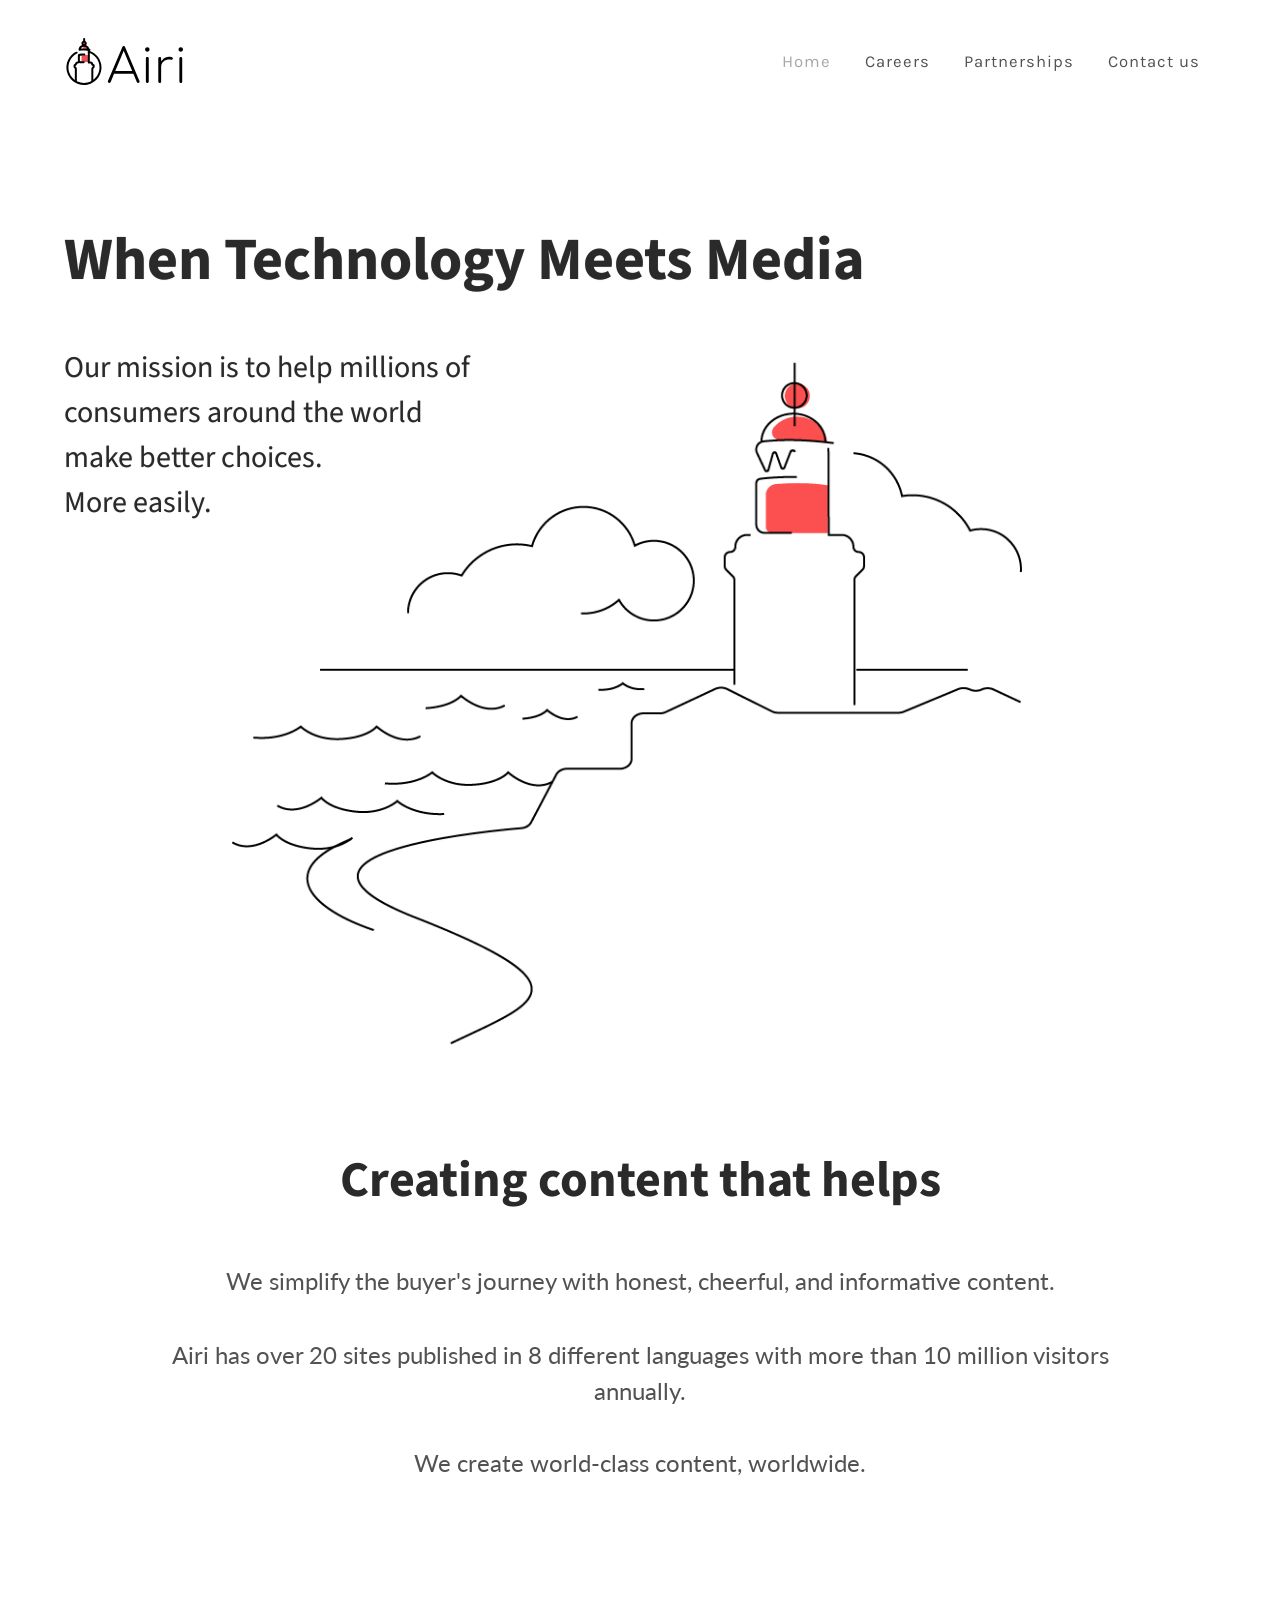
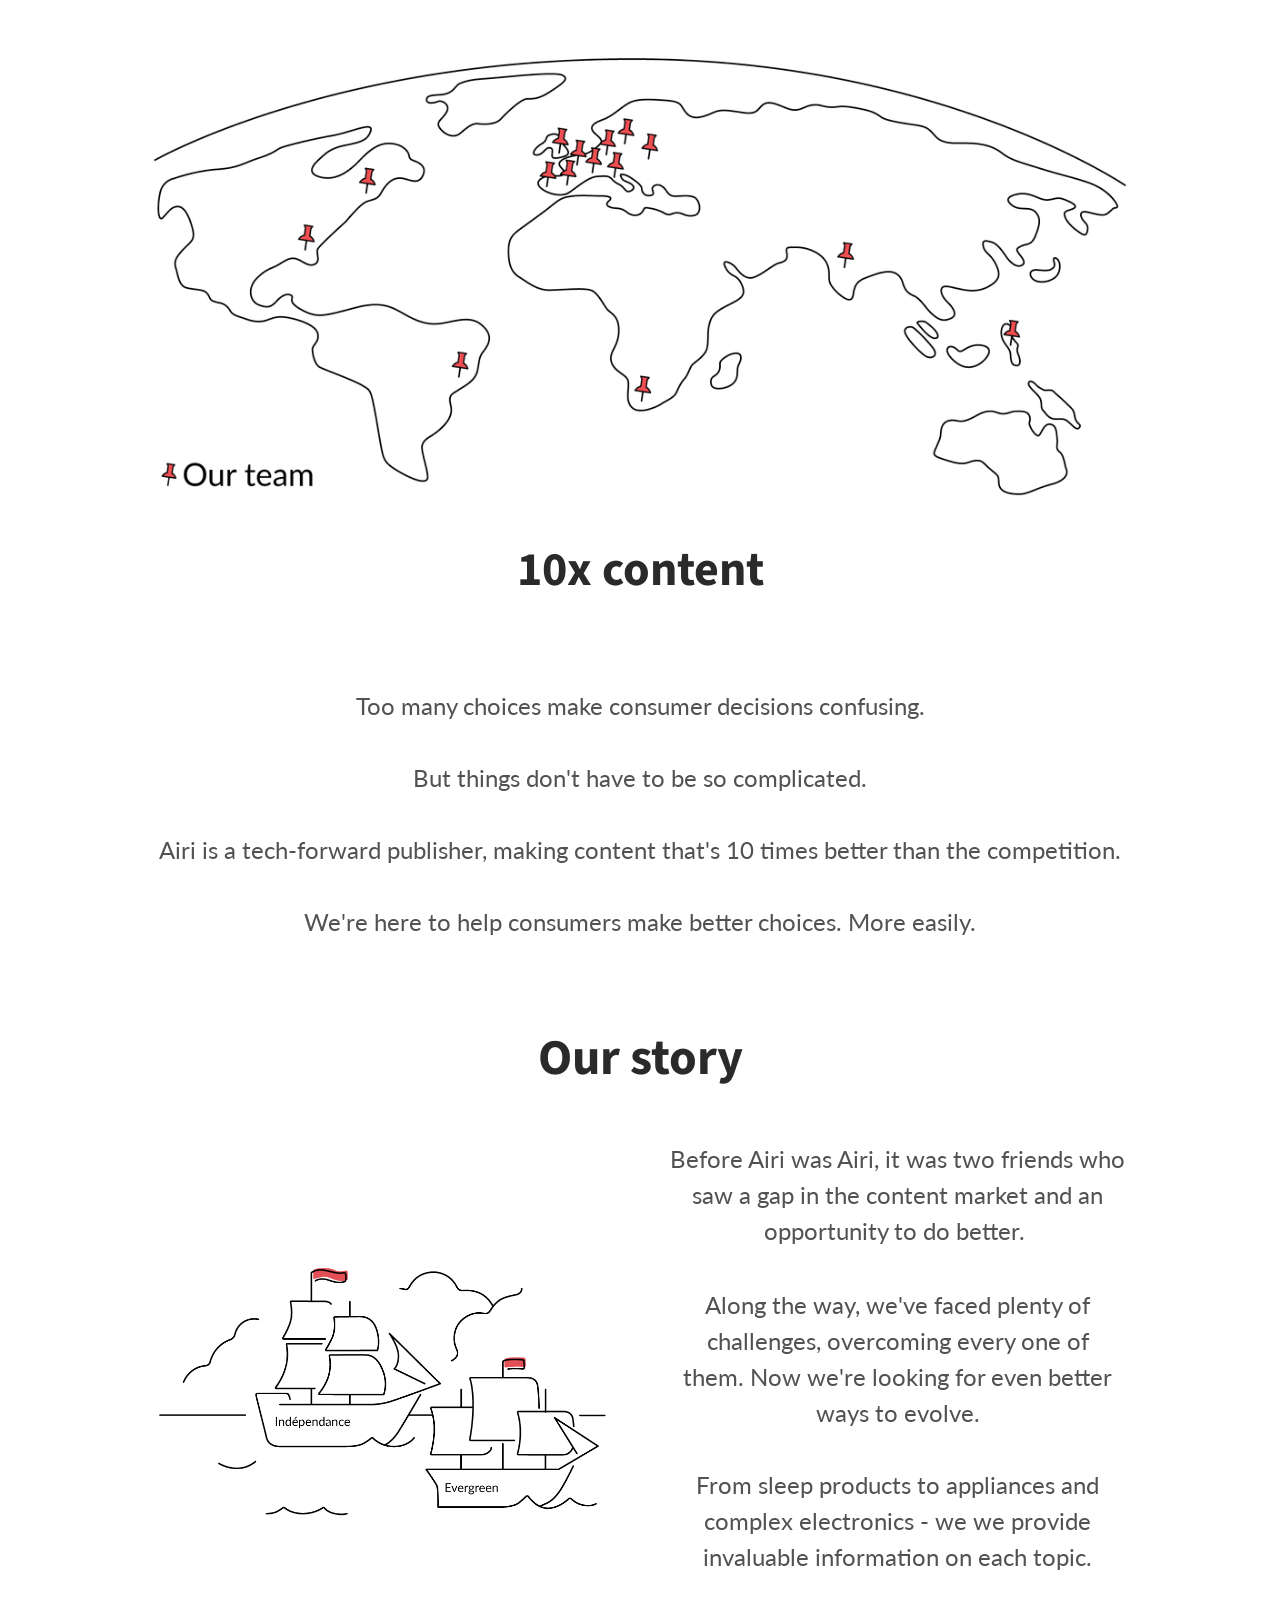
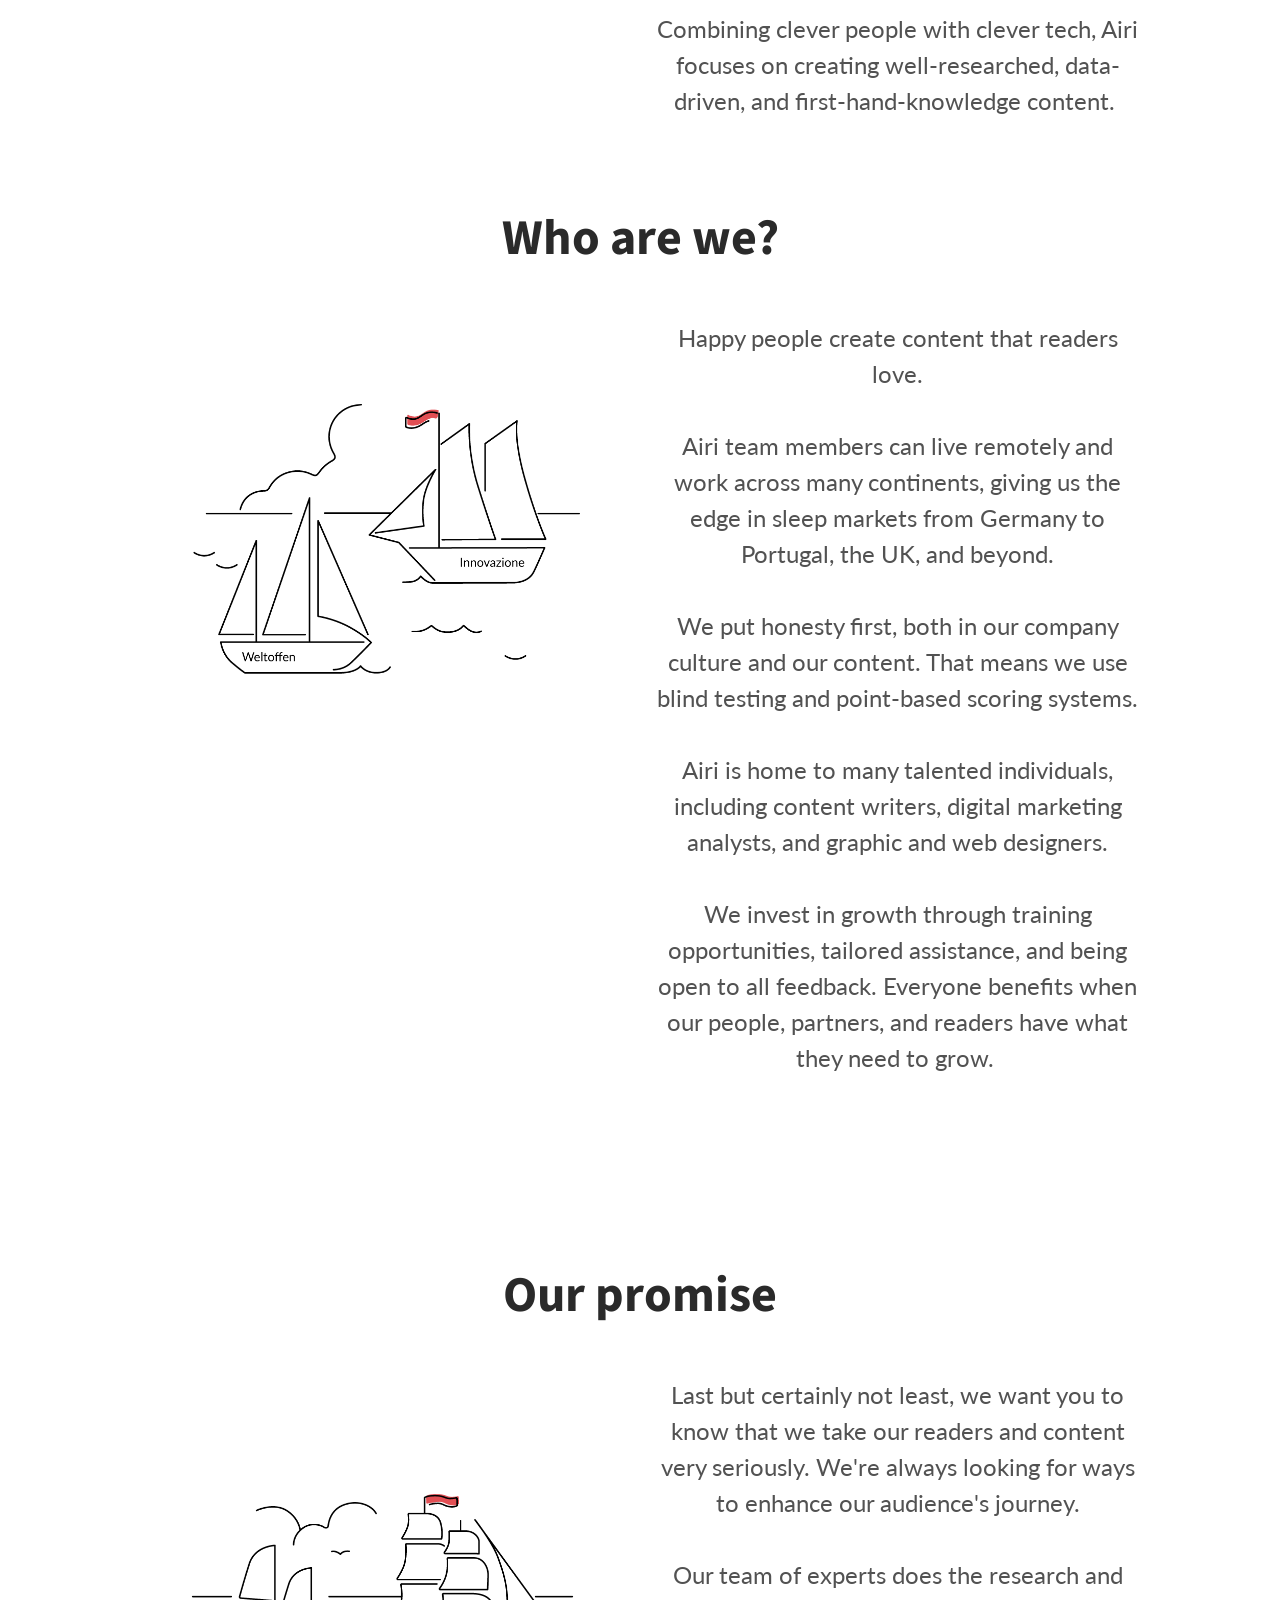
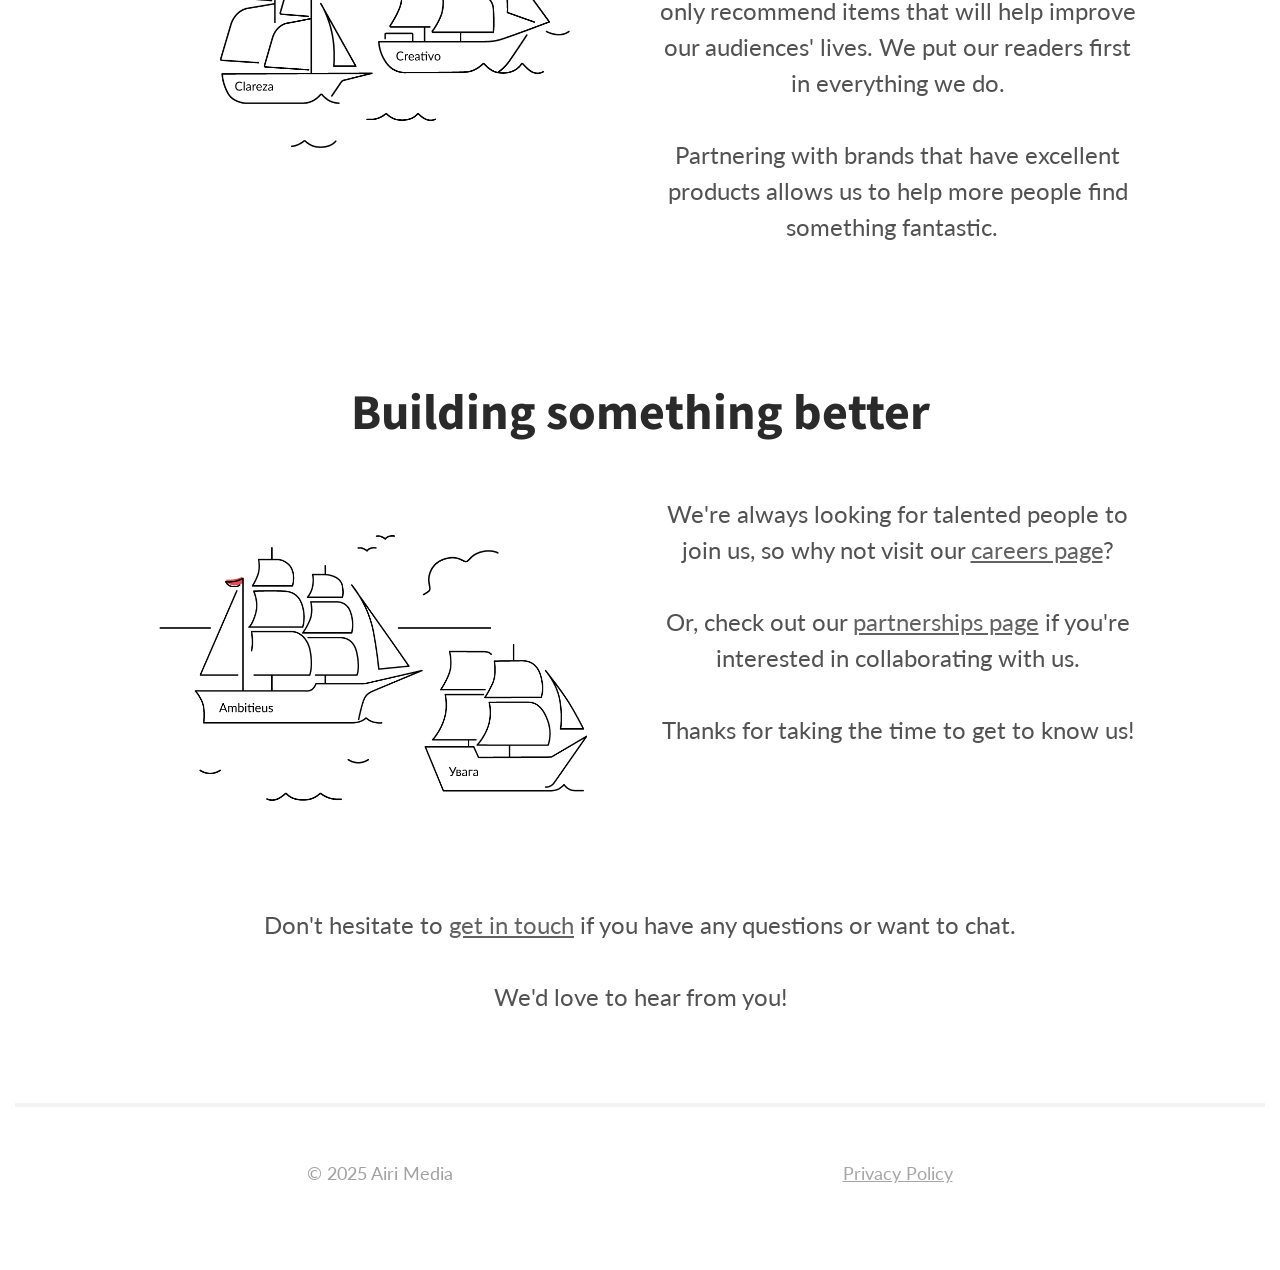
==== index.html @ 57f9c9ca "airi.media site" ====
<!DOCTYPE html>
<html lang="en">
	<head>
		<title>AIRI - Home</title>


<meta http-equiv="Content-Type" content="text/html; charset=utf-8" />
	<meta name="viewport" content="width=device-width, initial-scale=1.0" />

		
		<link id="wsite-base-style" rel="stylesheet" type="text/css" href="cdn/css/sites.css" />
<link rel="stylesheet" type="text/css" href="cdn/css/fancybox.css" />
<link rel="stylesheet" type="text/css" href="cdn/css/social-icons.css" media="screen,projection" />
<link rel="stylesheet" type="text/css" href="files/main_style.css?1771611494" title="wsite-theme-css" />
<link href="https://fonts.googleapis.com/css2?family=Lato:wght@300;400;700&family=Source+Sans+Pro:wght@300;400;600;700&family=Yellowtail&family=Karla:wght@400;700&display=swap" rel="stylesheet">

<style type='text/css'>
.wsite-elements.wsite-not-footer:not(.wsite-header-elements) div.paragraph, .wsite-elements.wsite-not-footer:not(.wsite-header-elements) p, .wsite-elements.wsite-not-footer:not(.wsite-header-elements) .product-block .product-title, .wsite-elements.wsite-not-footer:not(.wsite-header-elements) .product-description, .wsite-elements.wsite-not-footer:not(.wsite-header-elements) .wsite-form-field label, .wsite-elements.wsite-not-footer:not(.wsite-header-elements) .wsite-form-field label, #wsite-content div.paragraph, #wsite-content p, #wsite-content .product-block .product-title, #wsite-content .product-description, #wsite-content .wsite-form-field label, #wsite-content .wsite-form-field label, .blog-sidebar div.paragraph, .blog-sidebar p, .blog-sidebar .wsite-form-field label, .blog-sidebar .wsite-form-field label {}
#wsite-content div.paragraph, #wsite-content p, #wsite-content .product-block .product-title, #wsite-content .product-description, #wsite-content .wsite-form-field label, #wsite-content .wsite-form-field label, .blog-sidebar div.paragraph, .blog-sidebar p, .blog-sidebar .wsite-form-field label, .blog-sidebar .wsite-form-field label {}
.wsite-elements.wsite-footer div.paragraph, .wsite-elements.wsite-footer p, .wsite-elements.wsite-footer .product-block .product-title, .wsite-elements.wsite-footer .product-description, .wsite-elements.wsite-footer .wsite-form-field label, .wsite-elements.wsite-footer .wsite-form-field label{}
.wsite-elements.wsite-not-footer:not(.wsite-header-elements) h2, .wsite-elements.wsite-not-footer:not(.wsite-header-elements) .product-long .product-title, .wsite-elements.wsite-not-footer:not(.wsite-header-elements) .product-large .product-title, .wsite-elements.wsite-not-footer:not(.wsite-header-elements) .product-small .product-title, #wsite-content h2, #wsite-content .product-long .product-title, #wsite-content .product-large .product-title, #wsite-content .product-small .product-title, .blog-sidebar h2 {}
#wsite-content h2, #wsite-content .product-long .product-title, #wsite-content .product-large .product-title, #wsite-content .product-small .product-title, .blog-sidebar h2 {}
.wsite-elements.wsite-footer h2, .wsite-elements.wsite-footer .product-long .product-title, .wsite-elements.wsite-footer .product-large .product-title, .wsite-elements.wsite-footer .product-small .product-title{}
#wsite-title {font-family:"Yellowtail" !important;text-transform:  none !important;letter-spacing: 1px !important;}
.wsite-not-footer h2.wsite-content-title a, .wsite-not-footer .paragraph a, .wsite-not-footer blockquote a, #blogTable .blog-sidebar a, #blogTable .blog-comments a, #blogTable .blog-comments-bottom a, #wsite-com-store a, #wsite-com-product-gen a {color:#626262 !important;}
.wsite-menu-default a {font-family:"Karla" !important;text-transform:  none !important;}
.wsite-menu a {}
.wsite-image div, .wsite-caption {}
.galleryCaptionInnerText {}
.fancybox-title {}
.wslide-caption-text {}
.wsite-phone {}
.wsite-headline,.wsite-header-section .wsite-content-title {font-family:"Source Sans Pro" !important;color:#2a2a2a !important;font-style:normal !important;letter-spacing: 0px !important;}
.wsite-headline-paragraph,.wsite-header-section .paragraph {font-family:"Source Sans Pro" !important;font-weight:400 !important;color:#2a2a2a !important;}
.wsite-button-inner {}
.wsite-not-footer blockquote {}
.wsite-footer blockquote {}
.blog-header h2 a {}
#wsite-content h2.wsite-product-title {}
.wsite-product .wsite-product-price a {}
@media screen and (min-width: 767px) {.wsite-elements.wsite-not-footer:not(.wsite-header-elements) div.paragraph, .wsite-elements.wsite-not-footer:not(.wsite-header-elements) p, .wsite-elements.wsite-not-footer:not(.wsite-header-elements) .product-block .product-title, .wsite-elements.wsite-not-footer:not(.wsite-header-elements) .product-description, .wsite-elements.wsite-not-footer:not(.wsite-header-elements) .wsite-form-field label, .wsite-elements.wsite-not-footer:not(.wsite-header-elements) .wsite-form-field label, #wsite-content div.paragraph, #wsite-content p, #wsite-content .product-block .product-title, #wsite-content .product-description, #wsite-content .wsite-form-field label, #wsite-content .wsite-form-field label, .blog-sidebar div.paragraph, .blog-sidebar p, .blog-sidebar .wsite-form-field label, .blog-sidebar .wsite-form-field label {font-size:24px !important;}
#wsite-content div.paragraph, #wsite-content p, #wsite-content .product-block .product-title, #wsite-content .product-description, #wsite-content .wsite-form-field label, #wsite-content .wsite-form-field label, .blog-sidebar div.paragraph, .blog-sidebar p, .blog-sidebar .wsite-form-field label, .blog-sidebar .wsite-form-field label {}
.wsite-elements.wsite-footer div.paragraph, .wsite-elements.wsite-footer p, .wsite-elements.wsite-footer .product-block .product-title, .wsite-elements.wsite-footer .product-description, .wsite-elements.wsite-footer .wsite-form-field label, .wsite-elements.wsite-footer .wsite-form-field label{}
.wsite-elements.wsite-not-footer:not(.wsite-header-elements) h2, .wsite-elements.wsite-not-footer:not(.wsite-header-elements) .product-long .product-title, .wsite-elements.wsite-not-footer:not(.wsite-header-elements) .product-large .product-title, .wsite-elements.wsite-not-footer:not(.wsite-header-elements) .product-small .product-title, #wsite-content h2, #wsite-content .product-long .product-title, #wsite-content .product-large .product-title, #wsite-content .product-small .product-title, .blog-sidebar h2 {font-size:50px !important;}
#wsite-content h2, #wsite-content .product-long .product-title, #wsite-content .product-large .product-title, #wsite-content .product-small .product-title, .blog-sidebar h2 {}
.wsite-elements.wsite-footer h2, .wsite-elements.wsite-footer .product-long .product-title, .wsite-elements.wsite-footer .product-large .product-title, .wsite-elements.wsite-footer .product-small .product-title{}
#wsite-title {}
.wsite-menu-default a {}
.wsite-menu a {}
.wsite-image div, .wsite-caption {}
.galleryCaptionInnerText {}
.fancybox-title {}
.wslide-caption-text {}
.wsite-phone {}
.wsite-headline,.wsite-header-section .wsite-content-title {font-size:60px !important;}
.wsite-headline-paragraph,.wsite-header-section .paragraph {font-size:30px !important;}
.wsite-button-inner {}
.wsite-not-footer blockquote {}
.wsite-footer blockquote {}
.blog-header h2 a {font-size:26px !important;}
#wsite-content h2.wsite-product-title {}
.wsite-product .wsite-product-price a {}
}</style>
<style>
.wsite-background {background-image: url("uploads/1/3/5/9/135976318/background-images/1928251627.jpeg") !important;background-repeat: no-repeat !important;background-position: 50% 50% !important;background-size: 100% !important;background-color: transparent !important;background: inherit;}
body.wsite-background {background-attachment: fixed !important;}.wsite-background.wsite-custom-background{ background-size: cover !important}
</style><script src="cdn/js/jquery-1.8.3.min.js"></script>
<script src="cdn/js/weebly-shim.js"></script>
		
		
	</head>
	<body class="header-page  wsite-page-index  full-width-off  wsite-theme-light"><!-- header-wrap -->
	<div id="header-wrap">
		<div id="header" class="content-wrap container">
			<label id="nav-trigger" class="hamburger" for="mobile-trigger"></label>
			<div id="logo" style="width: 120px">
				<a href="index.html" style="width: 120px">
					<svg version="1.1" id="Layer_1" class="logo_svg" xmlns="http://www.w3.org/2000/svg" xmlns:xlink="http://www.w3.org/1999/xlink" x="0px" y="0px"
						 viewBox="0 0 1920 810.83" style="enable-background:new 0 0 1920 810.83;" xml:space="preserve">
					<g>
						<g>
							<path fill="#EF4E52" class="st0" d="M304.32,170.23c0,0-10.19,6.14-13.12,17.09c-2.94,10.95,0,17.73,0,17.73l70.09-2.49
								c0,0-16.28-38.44-29.62-38.44S304.32,170.23,304.32,170.23z"/>
							<path fill="#EF4E52" class="st0" d="M364.64,304.99c0,0-35.23-2.26-49.25-2.26c-14.02,0-42.51,7.91-42.51,7.91s-7.46,6.1-7.46,19.45
								s0,78.46,0,78.46l46.13,7.91h59.01L364.64,304.99z"/>
							<rect fill="#EF4E52" x="292.04" y="98.83" class="st0" width="29.73" height="40.23"/>
						</g>
						<g>
							<path d="M157.54,704.7c0-3.46,0-5.63,0-7.79c0-55.31-0.05-110.63,0.1-165.94c0.01-4.58-1.01-8.02-4.57-10.95
								c-2.89-2.38-5.85-4.93-7.92-7.99c-3.15-4.67-7.26-9.62-7.92-14.84c-1.24-9.76-1.22-19.9,0-29.67c1.3-10.38,8.2-17.23,18.19-20.88
								c1.88-0.69,4.29-2.49,4.71-4.21c5.34-21.63,19.15-33.04,41.14-34.94c1.49-0.13,2.97-0.35,4.31-0.51c0-30.91-0.01-61.39,0-91.86
								c0.01-19.77,8.44-29.67,28.21-31.19c23.78-1.83,47.63-2.75,71.46-3.91c3.04-0.15,6.2,0.26,9.17,0.99
								c7.96,1.95,12.67,8.81,11.87,16.76c-0.71,7.1-7.1,13.27-14.72,13.68c-17.85,0.98-35.77,1.14-53.56,2.72
								c-24.52,2.18-19.56-2.65-19.92,20.08c-0.33,20.57,0.07,41.15-0.16,61.73c-0.06,5.45,1.7,7.32,7.25,7.3
								c17.68-0.05,35.37,0.41,53.05,0.68c10.23,0.16,17.05,6.59,17.13,16.13c0.08,8.18-6.56,14.84-16.16,14.98
								c-20.35,0.3-40.71,0.07-61.06,0.05c-0.66,0-1.35-0.03-1.97-0.23c-7.42-2.42-14.06-3.21-20.64,3.29
								c-2.47,2.44-8.39,1.59-12.76,1.84c-6.58,0.39-10.39,3.47-10.81,10.02c-0.84,13.16-7.38,21.78-19.77,26.16
								c-4.75,1.68-5.7,11.09-1.53,15.69c2.97,3.27,6.16,6.36,9.36,9.41c6.8,6.47,9.71,14.25,9.69,23.72
								c-0.17,63.72,0.05,127.44-0.28,191.16c-0.04,6.92,2.25,9.97,8.32,12.69c73.02,32.74,145.42,31.74,217.46-3.06
								c4.64-2.24,6.17-4.95,6.16-10.12c-0.2-60.62,0.29-121.25-0.41-181.87c-0.18-15.84,3.28-28.73,16.15-38.32
								c4.56-3.4,5.87-7.76,5.5-13.28c-0.22-3.3-0.94-5.07-4.3-6.26c-12.07-4.25-18.47-12.93-19.29-25.79
								c-0.43-6.67-3.96-9.98-10.62-10.07c-8.63-0.11-17.26,0.01-25.89-0.04c-11.16-0.07-17.75-6.54-17.82-17.7
								c-0.03-4.4,0.73-8.8,0.7-13.2c-0.37-55.95-0.88-111.9-1.12-167.85c-0.02-4.98-1.79-6.52-6.39-6.86
								c-41.05-3.1-82.08-4.88-123.1,0.65c-9.49,1.28-17.75-6.28-17.52-16.33c0.65-29.39,15.28-50.46,39.95-65.17
								c4.86-2.9,10.17-5.04,15.54-7.67c-8.44-11.08-12.49-23.27-9.47-37.24c2.89-13.37,10.37-23.33,22.49-29.47
								c3.59-1.82,4.59-3.89,4.49-7.62c-0.23-8.62-0.17-17.26-0.04-25.88c0.13-8.79,6.88-15.44,15.58-15.6
								c8.59-0.16,15.87,6.42,16.12,15.11c0.27,9.28-0.05,18.59,0.19,27.87c0.05,1.83,0.97,4.38,2.36,5.33
								c27.27,18.7,31.65,40.69,13.66,67.89c8.78,6.02,17.98,11.5,26.2,18.18c11.42,9.29,18.54,21.67,22.78,35.8
								c0.62,2.07,2.68,4.92,4.47,5.24c8.48,1.54,14.66,5.34,15.92,14.35c1.19,8.58-3.19,14.29-11.98,18.22
								c4.19,1.71,7.37,2.95,10.5,4.29c96.04,41.03,155.9,112.58,174.19,215.28c26.53,148.96-75.57,294.16-223.62,322.08
								C207.65,807.84,62.86,713.02,29.12,565.32C0.9,441.76,63,309.81,176.03,253.18c13.81-6.92,27.08,0.02,26.37,13.84
								c-0.38,7.23-4.76,11.45-10.87,14.58c-49.27,25.2-86.15,62.78-110.82,112.18c-52.9,105.97-23.11,234.49,70.83,306.69
								C153.09,701.66,154.73,702.73,157.54,704.7z M453.33,700.67c63.61-45.51,114.94-139.15,94.2-244.32
								c-10.49-53.2-36.3-98.23-75.86-135.21c-21.87-20.44-46.63-36.54-74.62-47.58c0,45.18,0,89.51,0,134.12c1.99,0,3.29,0.1,4.56-0.02
								c24.81-2.29,42.95,10.57,49.19,34.56c0.45,1.73,2.7,3.61,4.52,4.26c7.72,2.75,14.11,7.4,16.61,15.08
								c4.46,13.69,4.07,27.75,0.12,41.61c-0.58,2.05-1.83,4.1-3.27,5.69c-3.55,3.93-7.22,7.8-11.18,11.32
								c-3.23,2.87-4.4,6.02-4.37,10.36c0.18,30.52,0.09,61.05,0.09,91.57C453.33,648.01,453.33,673.88,453.33,700.67z M352.93,201.54
								c-4.6-14.65-25.36-27.62-45.59-28.4c-22.34-0.86-45.8,11.12-51.64,26.09C287.94,200,320.3,200.77,352.93,201.54z M305.81,129.06
								c6.15-0.13,11.14-5.32,11.14-11.57c0-6.39-5.59-11.98-11.74-11.74c-6.38,0.25-11.35,5.78-11.07,12.33
								C294.4,124.43,299.47,129.2,305.81,129.06z"/>
							<path d="M938.26,161.21c11.43-0.14,18.4,5.24,22.44,14.6c9.27,21.46,18.43,42.98,27.55,64.5
								c63.64,150.07,127.26,300.14,190.89,450.22c3.96,9.34,7.96,18.66,11.84,28.03c5.2,12.53-0.05,25.87-12.09,30.95
								c-12.09,5.1-24.53,0.13-29.94-12.67c-17.86-42.26-35.56-84.58-53.06-126.99c-2.07-5.02-4.66-6.64-10.11-6.63
								c-97.55,0.18-195.1,0.18-292.66,0.02c-5.18-0.01-7.63,1.37-9.68,6.35c-17.29,42.02-34.96,83.88-52.49,125.8
								c-5.89,14.09-18.12,19.6-31.55,14.11c-11.78-4.81-16.49-18.5-10.83-31.9c36.15-85.54,72.35-171.05,108.51-256.58
								c39.85-94.27,79.72-188.52,119.44-282.84C920.86,167.88,927.25,161.07,938.26,161.21z M939.21,237
								C893.72,346.19,848.94,453.7,804,561.57c90.87,0,180.57,0,271.2,0C1029.9,453.45,984.88,346.01,939.21,237z"/>
							<path d="M1538.04,404.88c8.37-9.75,15.14-18.77,23.04-26.65c32.82-32.74,72.51-47.98,118.85-44.4c10.86,0.84,21.85,3.04,32.2,6.41
								c10,3.25,13.91,10.71,13.34,19.81c-0.88,14-10.13,20.98-24.94,19.89c-16.03-1.18-32.24-3.15-48.16-2
								c-62.42,4.52-108.8,50.4-113.3,108.9c-0.36,4.62-0.63,9.26-0.63,13.89c-0.04,74.12-0.02,148.24-0.06,222.36
								c0,3.97,0.04,8.04-0.8,11.87c-2.37,10.79-11.9,16.99-24.08,16.14c-11.12-0.77-19.35-8.26-20.57-18.88
								c-0.33-2.85-0.35-5.74-0.35-8.61c-0.02-119.47-0.02-238.95,0.02-358.42c0-3.97-0.08-8.06,0.84-11.87
								c2.58-10.73,12.47-16.34,26.03-15.29c10.31,0.8,18.13,8.31,18.45,19.09C1538.39,372.59,1538.04,388.07,1538.04,404.88z"/>
							<path d="M1340.13,544.74c0,60.82,0.02,121.64-0.02,182.46c-0.01,14.58-8.15,23.45-21.72,23.97c-14.23,0.55-24.18-8.63-24.18-22.96
								c-0.07-122.53-0.06-245.05-0.01-367.58c0.01-14.16,8.73-22.61,22.83-22.63c14.66-0.03,23.05,8.14,23.07,22.95
								C1340.17,422.22,1340.13,483.48,1340.13,544.74z"/>
							<path d="M1830.15,544.1c0-61.04,0.3-122.08-0.18-183.12c-0.15-19.6,18.59-27.83,34.66-20.69c6.03,2.68,9.48,7.81,10.51,14.36
								c0.38,2.39,0.45,4.84,0.45,7.27c0.02,121.64,0.03,243.27,0.01,364.91c0,16.27-9.06,25.21-24.45,24.32
								c-12.65-0.73-20.98-9.62-20.99-22.61C1830.13,667.06,1830.15,605.58,1830.15,544.1z"/>
							<path d="M1852.75,180.97c21.05-0.05,35.23,13.75,35.35,34.41c0.12,20.37-15.53,36.13-35.9,36.17
								c-20.21,0.04-35.2-15.21-35.22-35.81C1816.96,194.93,1831.27,181.02,1852.75,180.97z"/>
							<path d="M1352.08,215.76c-0.01,20.44-15.15,35.72-35.46,35.8c-20.48,0.08-35.12-14.87-35.12-35.85
								c0-21.16,14.02-34.79,35.73-34.74C1338.47,181.02,1352.1,194.62,1352.08,215.76z"/>
						</g>
					</g>
					</svg>
				</a>
			</div>
			<div id="header-right">
				<div id="nav" class="nav"><ul class="wsite-menu-default">
		<li id="active" class="wsite-menu-item-wrap">
			<a
						href="index.html"
				class="wsite-menu-item"
				>
				Home
			</a>
			
		</li>
		<li id="pg332849885198309875" class="wsite-menu-item-wrap">
			<a
						href="careers.html"
				class="wsite-menu-item"
				>
				Careers
			</a>
			
		</li>
		<li id="pg378044157179978346" class="wsite-menu-item-wrap">
			<a
						href="partnerships.html"
				class="wsite-menu-item"
				>
				Partnerships
			</a>
			
		</li>
		<li id="pg494422097460353528" class="wsite-menu-item-wrap">
			<a
						href="contact-us.html"
				class="wsite-menu-item"
				>
				Contact us
			</a>
			
		</li>
</ul>
</div>
			</div>
		</div>
	</div>
	<!-- end header-wrap -->

	<div id="wrapper">
		<div id="wrapper-content">
			<div id="navmobile" class="nav"><ul class="wsite-menu-default">
		<li id="active" class="wsite-menu-item-wrap">
			<a
						href="index.html"
				class="wsite-menu-item"
				>
				Home
			</a>
			
		</li>
		<li id="pg332849885198309875" class="wsite-menu-item-wrap">
			<a
						href="careers.html"
				class="wsite-menu-item"
				>
				Careers
			</a>
			
		</li>
		<li id="pg378044157179978346" class="wsite-menu-item-wrap">
			<a
						href="partnerships.html"
				class="wsite-menu-item"
				>
				Partnerships
			</a>
			
		</li>
		<li id="pg494422097460353528" class="wsite-menu-item-wrap">
			<a
						href="contact-us.html"
				class="wsite-menu-item"
				>
				Contact us
			</a>
			
		</li>
</ul>
</div>

			<div id="main-content" style="padding-top: 125px;" >

				<!-- banner-wrap -->
				<div id="banner-wrap">
					<div class="wsite-elements wsite-not-footer wsite-header-elements">
	<div class="wsite-section-wrap">
	<div  class="wsite-section wsite-header-section wsite-section-bg-image" style="height: auto;vertical-align: middle;background-image: url(&quot;uploads/1/3/5/9/135976318/background-images/1949000456.png&quot;) ;background-repeat: no-repeat ;background-position: 50% 50% ;background-size: 100% ;background-color: transparent ;background-size: cover;" >
		<div class="wsite-section-content">
			
						<div id="banner">
				<div class="wsite-section-elements">
					<div class="wsite-spacer" style="height:50px;"></div>

<h2 class="wsite-content-title" style="text-align:left;">When Technology Meets Media</h2>

<div class="paragraph" style="text-align:left;">Our mission is to help millions of<br />consumers around the world<br />make better choices.<br />More easily.<br /><br /><br /><br />&#8203;<br /><br /><br /><br /><br /><br />&#8203;</div>
				</div>
			</div>
					
		</div>
		<div class=""></div>
	</div>
</div>

</div>

				</div>
				<!-- end banner-wrap -->

				<div id="main-wrap" class="content-wrap" >
					<div id="wsite-content" class="wsite-elements wsite-not-footer">
	<div class="wsite-section-wrap">
	<div class="wsite-section wsite-body-section wsite-background-19 wsite-custom-background"  >
		<div class="wsite-section-content">
						<div class="container">
			<div class="wsite-section-elements">
				<div class="wsite-spacer" style="height:50px;"></div>

<h2 class="wsite-content-title" style="text-align:center;">&#8203;Creating content that helps</h2>

<div class="paragraph" style="text-align:center;">&#8203;We simplify the buyer's journey with honest, cheerful, and informative content.</div>

<div class="paragraph" style="text-align:center;">&#8203;Airi has over 20 sites published in 8 different languages with more than 10 million visitors annually.<br />&#8203;<br />We create world-class content, worldwide.</div>
			</div>
		</div>
					</div>

	</div>
</div>
<div class="wsite-section-wrap">
	<div class="wsite-section wsite-body-section wsite-section-bg-color wsite-background-4 wsite-custom-background" style="height: auto;background-color: #ffffff;background-image: none;" >
		<div class="wsite-section-content">
						<div class="container">
			<div class="wsite-section-elements">
				<div><div class="wsite-image wsite-image-border-none " style="padding-top:10px;padding-bottom:0px;margin-left:0px;margin-right:0px;text-align:center">
<a>
<img src="uploads/1/3/5/9/135976318/front-page-01_orig.png" alt="Picture" style="width:auto;max-width:100%" />
</a>
<div style="display:block;font-size:90%"></div>
</div></div>

<div class="wsite-spacer" style="height:10px;"></div>

<h2 class="wsite-content-title" style="text-align:center;"><font size="7">10x content</font></h2>

<div class="paragraph" style="text-align:center;"><br />Too many choices make consumer decisions confusing.<br />&#8203;<br />But things don't have to be so complicated.<br />&#8203;<br />Airi is a tech-forward publisher, making content that's 10 times better than the competition.<br /><br />We're here to help consumers make better choices. More easily.&#8203;</div>

<div class="wsite-spacer" style="height:50px;"></div>

<h2 class="wsite-content-title" style="text-align:center;">Our story</h2>

<div><div class="wsite-multicol"><div class="wsite-multicol-table-wrap" style="margin:0 -15px;">
	<table class="wsite-multicol-table">
		<tbody class="wsite-multicol-tbody">
			<tr class="wsite-multicol-tr">
				<td class="wsite-multicol-col" style="width:50%; padding:0 15px;">
					
						

<div><div id="421888800361966994" align="left" style="width: 100%; overflow-y: hidden;" class="wcustomhtml"><div class="mob"><br><br><br><br><br></div></div>


</div>

<div><div class="wsite-image wsite-image-border-none " style="padding-top:10px;padding-bottom:10px;margin-left:0px;margin-right:0px;text-align:left">
<a>
<img src="uploads/1/3/5/9/135976318/front-page-03_orig.png" alt="Picture" style="width:485;max-width:100%" />
</a>
<div style="display:block;font-size:90%"></div>
</div></div>


					
				</td>				<td class="wsite-multicol-col" style="width:50%; padding:0 15px;">
					
						

<div class="paragraph" style="text-align:center;">Before Airi was Airi, it was two friends who saw a gap in the content market and an opportunity to do better.&nbsp;</div>

<div class="paragraph" style="text-align:center;"><span>Along the way, we've faced plenty of challenges, overcoming every one of them.&nbsp;Now we're looking for even better ways to evolve.<br /><br />&#8203;From sleep products to appliances and complex electronics - we </span>we provide invaluable information on each topic<span>.<br /><br />Combining clever people with clever tech, Airi focuses on creating well-researched, data-driven, and first-hand-knowledge content. &#8203;</span></div>


					
				</td>			</tr>
		</tbody>
	</table>
</div></div></div>

<div class="wsite-spacer" style="height:50px;"></div>

<h2 class="wsite-content-title" style="text-align:center;">Who are we?</h2>

<div><div class="wsite-multicol"><div class="wsite-multicol-table-wrap" style="margin:0 -15px;">
	<table class="wsite-multicol-table">
		<tbody class="wsite-multicol-tbody">
			<tr class="wsite-multicol-tr">
				<td class="wsite-multicol-col" style="width:50%; padding:0 15px;">
					
						

<div><div id="247752034216236338" align="left" style="width: 100%; overflow-y: hidden;" class="wcustomhtml"><div class="mob"><br><br><br></div></div>


</div>

<div><div class="wsite-image wsite-image-border-none " style="padding-top:0px;padding-bottom:0px;margin-left:0px;margin-right:0px;text-align:center">
<a>
<img src="uploads/1/3/5/9/135976318/front-page-04_orig.png" alt="Picture" style="width:auto;max-width:100%" />
</a>
<div style="display:block;font-size:90%"></div>
</div></div>


					
				</td>				<td class="wsite-multicol-col" style="width:50%; padding:0 15px;">
					
						

<div class="paragraph" style="text-align:center;"><span></span>Happy people create content that readers love.<br /><br />Airi team members can live remotely and work across many continents, giving us the edge in sleep markets from Germany to Portugal, the UK, and beyond.<br /><br />We put honesty first, both in our company culture and our content. That means we use blind testing and point-based scoring systems.<br /><br />Airi is home to many talented individuals, including content writers, digital marketing analysts, and graphic and web designers.<br /><br />We invest in growth through training opportunities, tailored assistance, and being open to all feedback. Everyone benefits when our people, partners, and readers have what they need to grow.&#8203;&nbsp;</div>


					
				</td>			</tr>
		</tbody>
	</table>
</div></div></div>

<div class="wsite-spacer" style="height:50px;"></div>
			</div>
		</div>
					</div>

	</div>
</div>
<div class="wsite-section-wrap">
	<div class="wsite-section wsite-body-section wsite-background-28 wsite-custom-background"  >
		<div class="wsite-section-content">
						<div class="container">
			<div class="wsite-section-elements">
				<h2 class="wsite-content-title" style="text-align:center;">Our promise</h2>

<div><div class="wsite-multicol"><div class="wsite-multicol-table-wrap" style="margin:0 -15px;">
	<table class="wsite-multicol-table">
		<tbody class="wsite-multicol-tbody">
			<tr class="wsite-multicol-tr">
				<td class="wsite-multicol-col" style="width:50%; padding:0 15px;">
					
						

<div><div id="825571395775949098" align="left" style="width: 100%; overflow-y: hidden;" class="wcustomhtml"><div class="mob"><br><br><br><br><br></div></div>


</div>

<div><div class="wsite-image wsite-image-border-none " style="padding-top:0px;padding-bottom:0px;margin-left:0px;margin-right:0px;text-align:left">
<a>
<img src="uploads/1/3/5/9/135976318/front-page-05_orig.png" alt="Picture" style="width:auto;max-width:100%" />
</a>
<div style="display:block;font-size:90%"></div>
</div></div>


					
				</td>				<td class="wsite-multicol-col" style="width:50%; padding:0 15px;">
					
						

<div class="paragraph" style="text-align:center;">Last but certainly not least, we want you to know that we take our readers and content very seriously. We're always looking for ways to enhance our audience's journey.<br /><br />Our team of experts does the research and only recommend items that will help improve our audiences' lives.<span>&nbsp;</span>We put our readers first in everything we do.<br /><br />Partnering with brands that have excellent products allows us to help more people find something fantastic.&nbsp; &#8203;&#8203;</div>


					
				</td>			</tr>
		</tbody>
	</table>
</div></div></div>
			</div>
		</div>
					</div>

	</div>
</div>
<div class="wsite-section-wrap">
	<div class="wsite-section wsite-body-section wsite-background-27 wsite-custom-background"  >
		<div class="wsite-section-content">
						<div class="container">
			<div class="wsite-section-elements">
				<h2 class="wsite-content-title" style="text-align:center;">Building something better</h2>

<div><div class="wsite-multicol"><div class="wsite-multicol-table-wrap" style="margin:0 -15px;">
	<table class="wsite-multicol-table">
		<tbody class="wsite-multicol-tbody">
			<tr class="wsite-multicol-tr">
				<td class="wsite-multicol-col" style="width:50%; padding:0 15px;">
					
						

<div><div class="wsite-image wsite-image-border-none " style="padding-top:10px;padding-bottom:10px;margin-left:0;margin-right:0;text-align:center">
<a>
<img src="uploads/1/3/5/9/135976318/front-page-06_orig.png" alt="Picture" style="width:auto;max-width:100%" />
</a>
<div style="display:block;font-size:90%"></div>
</div></div>


					
				</td>				<td class="wsite-multicol-col" style="width:50%; padding:0 15px;">
					
						

<div class="paragraph" style="text-align:center;">&#8203;&#8203;We're always looking for talented people to join us, so why not visit our <a href="careers.html">careers page</a>?<br />&#8203;<br />Or, check out our <a href="partnerships.html">partnerships page</a> if you're interested in collaborating with us.<br /><br /><span>Thanks for taking the time to get to know us!</span></div>


					
				</td>			</tr>
		</tbody>
	</table>
</div></div></div>

<div class="paragraph" style="text-align:center;"><br />&#8203;Don't hesitate to <a href="contact-us.html">get in touch</a> if you have any questions or want to chat.<br /><br />We'd love to hear from you!</div>
			</div>
		</div>
					</div>

	</div>
</div>

</div>

				</div>
				<!-- end main-wrap -->

				<!-- footer-wrap -->
				<div id="footer-wrap"><div class='wsite-elements wsite-footer'>
<div><div class="wsite-multicol"><div class="wsite-multicol-table-wrap" style="margin:0 -15px;">
	<table class="wsite-multicol-table">
		<tbody class="wsite-multicol-tbody">
			<tr class="wsite-multicol-tr">
				<td class="wsite-multicol-col" style="width:50%; padding:0 15px;">
					
						

<div class="paragraph" style="text-align:center;"><font size="4"><font style="color:rgb(129, 129, 129)">&#8203;</font><font color="#a1a1a1">&copy; 2025 Airi Media</font><font color="#202122">&nbsp;</font></font>&#8203;</div>


					
				</td>				<td class="wsite-multicol-col" style="width:50%; padding:0 15px;">
					
						

<div class="paragraph" style="text-align:center;"><font size="4" style="color:rgb(142, 142, 142)"><font color="#202122"><a href="privacy-policy.html">Privacy Policy</a></font></font><span style="color:rgb(142, 142, 142)">&#8203;&#8203;</span></div>


					
				</td>			</tr>
		</tbody>
	</table>
</div></div></div></div></div>
				<!-- end footer-wrap -->

			</div>
		</div>
	</div>
	<!-- end wrapper -->

	<!-- JavaScript -->
	<script type="text/javascript" src="files/theme/files/plugins.js" ></script>
	<script type="text/javascript" src="files/theme/files/custom.js"></script>
	<script type="text/javascript" src="files/theme/files/mobile.js"></script>

<div style='display:none'><span id="wsite-title">AIRI</span></div>

		
	</body>
</html>
---- cdn/css/sites.css ----
@keyframes spin{0%{transform:rotate(0deg)}100%{transform:rotate(360deg)}}/*! Reflex v1.5.0 - https://github.com/leejordan/reflex */.grid{display:inline-block;display:-ms-flexbox;display:flex;*display:inline;zoom:1;-ms-flex-wrap:wrap;flex-wrap:wrap;padding:0;margin:0;position:relative;width:100%;max-width:100%;letter-spacing:-0.31em !important;*letter-spacing:normal !important;word-spacing:-0.43em !important;list-style-type:none}.grid:before,.grid:after{letter-spacing:normal;word-spacing:normal;white-space:normal;max-width:100%}.grid *:before,.grid *:after{letter-spacing:normal;word-spacing:normal;white-space:normal}.grid .grid{-ms-flex:1 1 auto;flex:1 1 auto}.grid *{box-sizing:border-box}.grid *:before,.grid *:after{box-sizing:border-box}[class*="grid__col-"]{display:inline-block;display:-ms-flexbox;display:flex;*display:inline;zoom:1;-ms-flex-direction:column;flex-direction:column;letter-spacing:normal;word-spacing:normal;white-space:normal;position:relative;width:100%;vertical-align:top;padding:10px}.grid__cell{position:relative;display:block;-ms-flex:1 1 auto;flex:1 1 auto}:-ms-fullscreen .grid__cell,:root .grid__cell{width:100%}.grid__col-12{width:100%;*width:99.9%}.grid__col-11{width:91.66667%;*width:91.56667%}.grid__col-10{width:83.33333%;*width:83.23333%}.grid__col-9{width:75%;*width:74.9%}.grid__col-8{width:66.66667%;*width:66.56667%}.grid__col-7{width:58.33333%;*width:58.23333%}.grid__col-6{width:50%;*width:49.9%}.grid__col-5{width:41.66667%;*width:41.56667%}.grid__col-4{width:33.33333%;*width:33.23333%}.grid__col-3{width:25%;*width:24.9%}.grid__col-2{width:16.66667%;*width:16.56667%}.grid__col-1{width:8.33333%;*width:8.23333%}@media (min-width: 480px){.grid__col-xs-12{width:100%;*width:99.9%}.grid__col-xs-11{width:91.66667%;*width:91.56667%}.grid__col-xs-10{width:83.33333%;*width:83.23333%}.grid__col-xs-9{width:75%;*width:74.9%}.grid__col-xs-8{width:66.66667%;*width:66.56667%}.grid__col-xs-7{width:58.33333%;*width:58.23333%}.grid__col-xs-6{width:50%;*width:49.9%}.grid__col-xs-5{width:41.66667%;*width:41.56667%}.grid__col-xs-4{width:33.33333%;*width:33.23333%}.grid__col-xs-3{width:25%;*width:24.9%}.grid__col-xs-2{width:16.66667%;*width:16.56667%}.grid__col-xs-1{width:8.33333%;*width:8.23333%}}@media (min-width: 40em){.grid__col-sm-12{width:100%;*width:99.9%}.grid__col-sm-11{width:91.66667%;*width:91.56667%}.grid__col-sm-10{width:83.33333%;*width:83.23333%}.grid__col-sm-9{width:75%;*width:74.9%}.grid__col-sm-8{width:66.66667%;*width:66.56667%}.grid__col-sm-7{width:58.33333%;*width:58.23333%}.grid__col-sm-6{width:50%;*width:49.9%}.grid__col-sm-5{width:41.66667%;*width:41.56667%}.grid__col-sm-4{width:33.33333%;*width:33.23333%}.grid__col-sm-3{width:25%;*width:24.9%}.grid__col-sm-2{width:16.66667%;*width:16.56667%}.grid__col-sm-1{width:8.33333%;*width:8.23333%}}@media (min-width: 64em){.grid__col-md-12{width:100%;*width:99.9%}.grid__col-md-11{width:91.66667%;*width:91.56667%}.grid__col-md-10{width:83.33333%;*width:83.23333%}.grid__col-md-9{width:75%;*width:74.9%}.grid__col-md-8{width:66.66667%;*width:66.56667%}.grid__col-md-7{width:58.33333%;*width:58.23333%}.grid__col-md-6{width:50%;*width:49.9%}.grid__col-md-5{width:41.66667%;*width:41.56667%}.grid__col-md-4{width:33.33333%;*width:33.23333%}.grid__col-md-3{width:25%;*width:24.9%}.grid__col-md-2{width:16.66667%;*width:16.56667%}.grid__col-md-1{width:8.33333%;*width:8.23333%}}@media (min-width: 90em){.grid__col-lg-12{width:100%;*width:99.9%}.grid__col-lg-11{width:91.66667%;*width:91.56667%}.grid__col-lg-10{width:83.33333%;*width:83.23333%}.grid__col-lg-9{width:75%;*width:74.9%}.grid__col-lg-8{width:66.66667%;*width:66.56667%}.grid__col-lg-7{width:58.33333%;*width:58.23333%}.grid__col-lg-6{width:50%;*width:49.9%}.grid__col-lg-5{width:41.66667%;*width:41.56667%}.grid__col-lg-4{width:33.33333%;*width:33.23333%}.grid__col-lg-3{width:25%;*width:24.9%}.grid__col-lg-2{width:16.66667%;*width:16.56667%}.grid__col-lg-1{width:8.33333%;*width:8.23333%}}@media (min-width: 120em){.grid__col-xlg-12{width:100%;*width:99.9%}.grid__col-xlg-11{width:91.66667%;*width:91.56667%}.grid__col-xlg-10{width:83.33333%;*width:83.23333%}.grid__col-xlg-9{width:75%;*width:74.9%}.grid__col-xlg-8{width:66.66667%;*width:66.56667%}.grid__col-xlg-7{width:58.33333%;*width:58.23333%}.grid__col-xlg-6{width:50%;*width:49.9%}.grid__col-xlg-5{width:41.66667%;*width:41.56667%}.grid__col-xlg-4{width:33.33333%;*width:33.23333%}.grid__col-xlg-3{width:25%;*width:24.9%}.grid__col-xlg-2{width:16.66667%;*width:16.56667%}.grid__col-xlg-1{width:8.33333%;*width:8.23333%}}.grid__col-auto{-ms-flex:1 0 auto;flex:1 0 0px;width:auto !important;max-width:100%}@media (min-width: 480px){.grid__col-xs-auto{-ms-flex:1 0 auto;flex:1 0 0px;width:auto !important;max-width:100%}}@media (min-width: 40em){.grid__col-sm-auto{-ms-flex:1 0 auto;flex:1 0 0px;width:auto !important;max-width:100%}}@media (min-width: 64em){.grid__col-md-auto{-ms-flex:1 0 auto;flex:1 0 0px;width:auto !important;max-width:100%}}@media (min-width: 90em){.grid__col-lg-auto{-ms-flex:1 0 auto;flex:1 0 0px;width:auto !important;max-width:100%}}@media (min-width: 120em){.grid__col-xlg-auto{-ms-flex:1 0 auto;flex:1 0 0px;width:auto !important;max-width:100%}}.grid--order-12{-ms-flex-order:12;order:12}.grid--order-11{-ms-flex-order:11;order:11}.grid--order-10{-ms-flex-order:10;order:10}.grid--order-9{-ms-flex-order:9;order:9}.grid--order-8{-ms-flex-order:8;order:8}.grid--order-7{-ms-flex-order:7;order:7}.grid--order-6{-ms-flex-order:6;order:6}.grid--order-5{-ms-flex-order:5;order:5}.grid--order-4{-ms-flex-order:4;order:4}.grid--order-3{-ms-flex-order:3;order:3}.grid--order-2{-ms-flex-order:2;order:2}.grid--order-1{-ms-flex-order:1;order:1}.grid--order-0{-ms-flex-order:0;order:0}@media only screen and (min-width: 480px){.grid--order-12-xs{-ms-flex-order:12;order:12}.grid--order-11-xs{-ms-flex-order:11;order:11}.grid--order-10-xs{-ms-flex-order:10;order:10}.grid--order-9-xs{-ms-flex-order:9;order:9}.grid--order-8-xs{-ms-flex-order:8;order:8}.grid--order-7-xs{-ms-flex-order:7;order:7}.grid--order-6-xs{-ms-flex-order:6;order:6}.grid--order-5-xs{-ms-flex-order:5;order:5}.grid--order-4-xs{-ms-flex-order:4;order:4}.grid--order-3-xs{-ms-flex-order:3;order:3}.grid--order-2-xs{-ms-flex-order:2;order:2}.grid--order-1-xs{-ms-flex-order:1;order:1}.grid--order-0-xs{-ms-flex-order:0;order:0}}@media only screen and (min-width: 40em){.grid--order-12-sm{-ms-flex-order:12;order:12}.grid--order-11-sm{-ms-flex-order:11;order:11}.grid--order-10-sm{-ms-flex-order:10;order:10}.grid--order-9-sm{-ms-flex-order:9;order:9}.grid--order-8-sm{-ms-flex-order:8;order:8}.grid--order-7-sm{-ms-flex-order:7;order:7}.grid--order-6-sm{-ms-flex-order:6;order:6}.grid--order-5-sm{-ms-flex-order:5;order:5}.grid--order-4-sm{-ms-flex-order:4;order:4}.grid--order-3-sm{-ms-flex-order:3;order:3}.grid--order-2-sm{-ms-flex-order:2;order:2}.grid--order-1-sm{-ms-flex-order:1;order:1}.grid--order-0-sm{-ms-flex-order:0;order:0}}@media only screen and (min-width: 64em){.grid--order-12-md{-ms-flex-order:12;order:12}.grid--order-11-md{-ms-flex-order:11;order:11}.grid--order-10-md{-ms-flex-order:10;order:10}.grid--order-9-md{-ms-flex-order:9;order:9}.grid--order-8-md{-ms-flex-order:8;order:8}.grid--order-7-md{-ms-flex-order:7;order:7}.grid--order-6-md{-ms-flex-order:6;order:6}.grid--order-5-md{-ms-flex-order:5;order:5}.grid--order-4-md{-ms-flex-order:4;order:4}.grid--order-3-md{-ms-flex-order:3;order:3}.grid--order-2-md{-ms-flex-order:2;order:2}.grid--order-1-md{-ms-flex-order:1;order:1}.grid--order-0-md{-ms-flex-order:0;order:0}}@media only screen and (min-width: 90em){.grid--order-12-lg{-ms-flex-order:12;order:12}.grid--order-11-lg{-ms-flex-order:11;order:11}.grid--order-10-lg{-ms-flex-order:10;order:10}.grid--order-9-lg{-ms-flex-order:9;order:9}.grid--order-8-lg{-ms-flex-order:8;order:8}.grid--order-7-lg{-ms-flex-order:7;order:7}.grid--order-6-lg{-ms-flex-order:6;order:6}.grid--order-5-lg{-ms-flex-order:5;order:5}.grid--order-4-lg{-ms-flex-order:4;order:4}.grid--order-3-lg{-ms-flex-order:3;order:3}.grid--order-2-lg{-ms-flex-order:2;order:2}.grid--order-1-lg{-ms-flex-order:1;order:1}.grid--order-0-lg{-ms-flex-order:0;order:0}}@media only screen and (min-width: 120em){.grid--order-12-xlg{-ms-flex-order:12;order:12}.grid--order-11-xlg{-ms-flex-order:11;order:11}.grid--order-10-xlg{-ms-flex-order:10;order:10}.grid--order-9-xlg{-ms-flex-order:9;order:9}.grid--order-8-xlg{-ms-flex-order:8;order:8}.grid--order-7-xlg{-ms-flex-order:7;order:7}.grid--order-6-xlg{-ms-flex-order:6;order:6}.grid--order-5-xlg{-ms-flex-order:5;order:5}.grid--order-4-xlg{-ms-flex-order:4;order:4}.grid--order-3-xlg{-ms-flex-order:3;order:3}.grid--order-2-xlg{-ms-flex-order:2;order:2}.grid--order-1-xlg{-ms-flex-order:1;order:1}.grid--order-0-xlg{-ms-flex-order:0;order:0}}.grid--bleed [class*="grid__col-"]{padding:0}.grid--wrap{-ms-flex-wrap:wrap;flex-wrap:wrap}.grid--no-wrap{-ms-flex-wrap:nowrap;flex-wrap:nowrap}.grid--wrap-reverse{-ms-flex-wrap:wrap-reverse;flex-wrap:wrap-reverse}.grid--direction-row{-ms-flex-direction:row;flex-direction:row}.grid--direction-row-reverse{-ms-flex-direction:row-reverse;flex-direction:row-reverse}.grid--direction-column{-ms-flex-direction:column;flex-direction:column}.grid--direction-column-reverse{-ms-flex-direction:column-reverse;flex-direction:column-reverse}.grid--align-start{-ms-flex-align:start;align-items:flex-start}.grid--align-end{-ms-flex-align:end;align-items:flex-end}.grid--align-end [class*="grid__col-"]{vertical-align:bottom}.grid--align-center{-ms-flex-align:center;align-items:center}.grid--align-center [class*="grid__col-"]{vertical-align:middle}.grid--align-baseline{-ms-flex-align:baseline;align-items:baseline}.grid--align-baseline [class*="grid__col-"]{vertical-align:baseline}.grid--align-content-start{-ms-flex-line-pack:start;align-content:flex-start}.grid--align-content-end{-ms-flex-line-pack:end;align-content:flex-end}.grid--align-content-end [class*="grid__col-"]{vertical-align:bottom}.grid--align-content-center{-ms-flex-line-pack:center;align-content:center}.grid--align-content-space-between{-ms-flex-line-pack:space-between;align-content:space-between}.grid--align-content-space-around{-ms-flex-line-pack:space-around;align-content:space-around}.grid--align-self-stretch{-ms-flex-item-align:stretch;-ms-grid-row-align:stretch;align-self:stretch}.grid--align-self-start{-ms-flex-item-align:start;align-self:flex-start}.grid--align-self-end{-ms-flex-item-align:end;align-self:flex-end;vertical-align:bottom}.grid--align-self-center{-ms-flex-item-align:center;-ms-grid-row-align:center;align-self:center;vertical-align:middle}.grid--align-self-baseline{-ms-flex-item-align:baseline;align-self:baseline;vertical-align:baseline}.grid--justify-start{text-align:left;-ms-flex-pack:start;justify-content:flex-start}.grid--justify-end{text-align:right;text-align-last:right;-ms-flex-pack:end;justify-content:flex-end}.grid--justify-end .grid__cell,.grid--justify-end [class*="grid__col-"]{text-align:left;text-align:start;text-align:initial;text-align-last:left;text-align-last:start;text-align-last:initial}.grid--justify-center{text-align:center;text-align-last:center;-ms-flex-pack:center;justify-content:center}.grid--justify-center .grid__cell,.grid--justify-center [class*="grid__col-"]{text-align:left;text-align:start;text-align:initial;text-align-last:left;text-align-last:start;text-align-last:initial}.grid--justify-space-between{text-align:justify;text-align-last:justify;-ms-flex-pack:justify;justify-content:space-between}.grid--justify-space-between .grid__cell,.grid--justify-space-between [class*="grid__col-"]{text-align:left;text-align:start;text-align:initial;text-align-last:left;text-align-last:start;text-align-last:initial}.grid--justify-space-around{text-align:justify;text-align-last:justify;-ms-flex-pack:justify;justify-content:space-around}.grid--justify-space-around .grid__cell,.grid--justify-space-around [class*="grid__col-"]{text-align:left;text-align:start;text-align:initial;text-align-last:left;text-align-last:start;text-align-last:initial}.grid__col--bleed{padding:0}.grid__col--bleed-x{padding:1em 0}.grid__col--bleed-y{padding:0 1em}.grid__col--bg{background-repeat:no-repeat;background-position:center center;background-size:cover;padding-bottom:50%}.grid__cell--padding-sm{padding:.5em}.grid__cell--padding-md{padding:1em}.grid__cell--padding-lg{padding:2em}.grid__cell-img{display:block;display:-ms-flexbox;display:flex;-ms-flex:0 0 auto;flex:0 0 auto;margin-left:0;margin-right:0;max-width:100%;width:100%;height:auto}.grid__cell-footer{display:inline-block;display:-ms-flexbox;display:flex;*display:inline;zoom:1;width:100%;margin-top:auto}@media (max-width: 479px){.hidden-xxs{display:none !important}}@media (min-width: 480px) and (max-width: 39em){.hidden-xs{display:none !important}}@media (min-width: 40em) and (max-width: 63em){.hidden-sm{display:none !important}}@media (min-width: 64em) and (max-width: 89em){.hidden-md{display:none !important}}@media (min-width: 90em){.hidden-lg{display:none !important}}@font-face{font-family:'ProximaNova';src:url("../../fonts/Proxima-Light/267447_4_0.eot?321123597");src:url("../../fonts/Proxima-Light/267447_4_0.eot?123597#iefix") format("embedded-opentype"),url("../../fonts/Proxima-Light/267447_4_0.woff?123597") format("woff"),url("../../fonts/Proxima-Light/267447_4_0.ttf?123597") format("truetype")}@font-face{font-family:'ProximaNova';font-weight:bold;src:url("../../fonts/Proxima-Semibold/267447_5_0.eot?123597");src:url("../../fonts/Proxima-Semibold/267447_5_0.eot?#iefix123597") format("embedded-opentype"),url("../../fonts/Proxima-Semibold/267447_5_0.woff?123597") format("woff"),url("../../fonts/Proxima-Semibold/267447_5_0.ttf?123597") format("truetype")}@font-face{font-family:'ProximaNova-Semibold';src:url("../../fonts/Proxima-Semibold/267447_5_0.eot?123597");src:url("../../fonts/Proxima-Semibold/267447_5_0.eot?#iefix123597") format("embedded-opentype"),url("../../fonts/Proxima-Semibold/267447_5_0.woff?123597") format("woff"),url("../../fonts/Proxima-Semibold/267447_5_0.ttf?123597") format("truetype")}.video-js-holder{height:100% !important;width:100% !important;position:absolute;top:0px;left:0px;background-color:transparent}.video-js-holder video{position:absolute;width:100% !important;height:100% !important;background-color:transparent}.video-js{color:#cccccc}.video-js .vjs-slider{outline:0;position:relative;cursor:pointer;padding:0;background-image:url(/images/util/videojs/white-bar.png)}@media only screen and (min--moz-device-pixel-ratio: 2), only screen and (min-device-pixel-ratio: 2), only screen and (min-resolution: 192dpi), only screen and (min-resolution: 2dppx){.video-js .vjs-slider{background-image:url(/images/util/videojs/@2x/white-bar.png);background-size:1px 6px}}.video-js .vjs-slider:focus{box-shadow:0 0 2em #ffffff}.video-js .vjs-slider-handle{position:absolute;left:0px;top:-2px;background:white;border-radius:12px;transition:width 200ms,height 200ms,top 100ms;width:8px;height:8px}.video-js .vjs-progress-control:hover .vjs-slider-handle,.video-js .vjs-volume-control:hover .vjs-slider-handle{width:12px;height:12px;top:-4px}.video-js .vjs-control-bar{display:none;position:absolute;bottom:0;left:0;right:0;padding-top:20px;height:20px;box-sizing:content-box;background-image:url(/images/util/videojs/gradient.png)}@media only screen and (min--moz-device-pixel-ratio: 2), only screen and (min-device-pixel-ratio: 2), only screen and (min-resolution: 192dpi), only screen and (min-resolution: 2dppx){.video-js .vjs-control-bar{background-image:url(/images/util/videojs/@2x/gradient.png);background-size:1px 55px}}.video-js.vjs-has-started .vjs-control-bar{transition:opacity 100ms,visibility 100ms}.video-js.vjs-has-started:hover .vjs-control-bar{opacity:1}.video-js .vjs-control-bar{opacity:1}.video-js.vjs-has-started.vjs-user-inactive.vjs-playing .vjs-control-bar{display:block;visibility:hidden;opacity:0;transition:opacity 100ms}.video-js.vjs-controls-disabled .vjs-control-bar{display:none}.video-js.vjs-using-native-controls .vjs-control-bar{display:none}@media \0screen{.video-js.vjs-user-inactive.vjs-playing .vjs-control-bar :before{content:""}}.video-js .vjs-control{outline:none;position:relative;float:left;text-align:center;margin:0;padding:0;height:3.0em;width:4em}.video-js .vjs-control:before{font-size:1.5em;line-height:2;position:absolute;top:0;left:0;width:100%;height:100%;text-align:center;text-shadow:1px 1px 1px rgba(0,0,0,0.5)}.video-js .vjs-control:focus:before,.video-js .vjs-control:hover:before{text-shadow:0em 0em 1em #ffffff}.video-js .vjs-control-text{border:0;clip:rect(0 0 0 0);height:1px;margin:-1px;overflow:hidden;padding:0;position:absolute;width:1px}.video-js .vjs-play-control{width:10px;height:16px;margin-left:15px;margin-top:-5px;cursor:pointer;background-image:url("/sprites/util/videojs-sacae758aa2.png");background-position:0 -195px}@media only screen and (min--moz-device-pixel-ratio: 2), only screen and (min-device-pixel-ratio: 2), only screen and (min-resolution: 192dpi), only screen and (min-resolution: 2dppx){.video-js .vjs-play-control{background-image:url("/sprites/util/videojs/@2x-s2aff7e7d9a.png");background-position:0 -385px;background-size:150px auto;background-position:0 -193px}}.video-js.vjs-playing .vjs-play-control{background-image:url("/sprites/util/videojs-sacae758aa2.png");background-position:0 -179px}@media only screen and (min--moz-device-pixel-ratio: 2), only screen and (min-device-pixel-ratio: 2), only screen and (min-resolution: 192dpi), only screen and (min-resolution: 2dppx){.video-js.vjs-playing .vjs-play-control{background-image:url("/sprites/util/videojs/@2x-s2aff7e7d9a.png");background-position:0 -353px;background-size:150px auto;background-position:0 -177px}}.video-js .vjs-mute-control,.video-js .vjs-volume-menu-button{width:19px;height:16px;margin-top:-5px;margin-right:10px;cursor:pointer;float:right;background-image:url(/images/util/videojs/volume-filled.png);background-repeat:no-repeat}@media only screen and (min--moz-device-pixel-ratio: 2), only screen and (min-device-pixel-ratio: 2), only screen and (min-resolution: 192dpi), only screen and (min-resolution: 2dppx){.video-js .vjs-mute-control,.video-js .vjs-volume-menu-button{background-image:url(/images/util/videojs/@2x/volume-filled.png);background-size:16px 16px}}.video-js .vjs-mute-control.vjs-vol-0,.video-js .vjs-volume-menu-button.vjs-vol-0{background-image:url(/images/util/videojs/volume-mute.png)}@media only screen and (min--moz-device-pixel-ratio: 2), only screen and (min-device-pixel-ratio: 2), only screen and (min-resolution: 192dpi), only screen and (min-resolution: 2dppx){.video-js .vjs-mute-control.vjs-vol-0,.video-js .vjs-volume-menu-button.vjs-vol-0{background-image:url(/images/util/videojs/@2x/volume-mute.png);background-size:19px 16px}}.video-js .vjs-volume-control{width:5em;margin-top:1px;margin-right:25px;float:right}.video-js .vjs-volume-bar{width:50px;height:2px}.video-js .vjs-volume-menu-button .vjs-menu-content{height:2.9em}.video-js .vjs-volume-level{position:absolute;top:0;left:0;height:0.5em;background-image:url(/images/util/videojs/blue-bar.png)}@media only screen and (min--moz-device-pixel-ratio: 2), only screen and (min-device-pixel-ratio: 2), only screen and (min-resolution: 192dpi), only screen and (min-resolution: 2dppx){.video-js .vjs-volume-level{background-image:url(/images/util/videojs/@2x/blue-bar.png);background-size:1px 6px}}.video-js .vjs-volume-handle:before{font-size:0.9em;top:-0.2em;left:-0.2em;width:1em;height:1em}.video-js .vjs-volume-control:hover .vjs-slider-handle{top:-4px}.video-js .vjs-volume-menu-button .vjs-menu .vjs-menu-content{width:6em;left:-4em}.video-js .vjs-download-video{width:18px;height:17px;margin-right:12px;margin-top:-5px;background-image:url("/sprites/util/videojs-sacae758aa2.png");background-position:0 -6px;float:right}@media only screen and (min--moz-device-pixel-ratio: 2), only screen and (min-device-pixel-ratio: 2), only screen and (min-resolution: 192dpi), only screen and (min-resolution: 2dppx){.video-js .vjs-download-video{background-image:url("/sprites/util/videojs/@2x-s2aff7e7d9a.png");background-position:0 -8px;background-size:150px auto;background-position:0 -4px}}.video-js .vjs-progress-control{position:absolute;left:35px;right:178px;width:auto;font-size:0.3em;height:6px;top:23px}.video-js .vjs-progress-holder{height:6px}.video-js .vjs-progress-holder .vjs-play-progress,.video-js .vjs-progress-holder .vjs-load-progress{position:absolute;display:block;height:100%;margin:0;padding:0;left:0;top:0}.video-js .vjs-play-progress{background-image:url(/images/util/videojs/blue-bar.png)}@media only screen and (min--moz-device-pixel-ratio: 2), only screen and (min-device-pixel-ratio: 2), only screen and (min-resolution: 192dpi), only screen and (min-resolution: 2dppx){.video-js .vjs-play-progress{background-image:url(/images/util/videojs/@2x/blue-bar.png);background-size:1px 6px}}.video-js .vjs-load-progress{background-image:url(/images/util/videojs/white-bar.png)}@media only screen and (min--moz-device-pixel-ratio: 2), only screen and (min-device-pixel-ratio: 2), only screen and (min-resolution: 192dpi), only screen and (min-resolution: 2dppx){.video-js .vjs-load-progress{background-image:url(/images/util/videojs/@2x/white-bar.png);background-size:1px 6px}}.video-js .vjs-seek-handle{top:-2px}.video-js .vjs-seek-handle:before{padding-top:0.1em}.video-js .vjs-time-controls,.video-js .vjs-time-divider{display:none}.video-js .vjs-time-controls{font-size:1em;line-height:3em}.video-js .vjs-current-time{float:left}.video-js .vjs-duration{float:left}.video-js .vjs-remaining-time{display:none;float:left}.vjs-time-divider{float:left;line-height:3em}.vjs-current-time-holder{width:58px;height:28px;background-image:url("/sprites/util/videojs-sacae758aa2.png");background-position:0 -431px;margin-top:-31px;margin-left:-21px;visibility:hidden;opacity:0;transition:opacity 200ms,visibility 200ms}@media only screen and (min--moz-device-pixel-ratio: 2), only screen and (min-device-pixel-ratio: 2), only screen and (min-resolution: 192dpi), only screen and (min-resolution: 2dppx){.vjs-current-time-holder{background-image:url("/sprites/util/videojs/@2x-s2aff7e7d9a.png");background-position:0 -857px;background-size:150px auto;background-position:0 -429px}}.vjs-seek-handle:hover .vjs-current-time-holder{visibility:visible;opacity:1}.vjs-current-time-value{text-align:center;color:white;font-size:13px;padding-top:5px}.video-js .vjs-fullscreen-control{width:16px;height:16px;margin-top:-5px;margin-right:15px;cursor:pointer;float:right;background-image:url(/images/util/videojs/maximize-icon.png)}@media only screen and (min--moz-device-pixel-ratio: 2), only screen and (min-device-pixel-ratio: 2), only screen and (min-resolution: 192dpi), only screen and (min-resolution: 2dppx){.video-js .vjs-fullscreen-control{background-image:url(/images/util/videojs/@2x/maximize-icon.png);background-size:16px 16px}}.video-js.vjs-fullscreen video{background-color:black}.video-js.vjs-fullscreen .vjs-fullscreen-control{height:15px;background-image:url(/images/util/videojs/minimize-icon.png)}@media only screen and (min--moz-device-pixel-ratio: 2), only screen and (min-device-pixel-ratio: 2), only screen and (min-resolution: 192dpi), only screen and (min-resolution: 2dppx){.video-js.vjs-fullscreen .vjs-fullscreen-control{background-image:url(/images/util/videojs/@2x/minimize-icon.png);background-size:16px 15px}}.video-js .vjs-big-play-button{position:absolute;top:0px;left:0px;width:100%;height:100%;cursor:pointer;background-repeat:no-repeat;background-position:center;opacity:.7;background-image:url(/images/util/videojs/play-icon.png)}@media only screen and (min--moz-device-pixel-ratio: 2), only screen and (min-device-pixel-ratio: 2), only screen and (min-resolution: 192dpi), only screen and (min-resolution: 2dppx){.video-js .vjs-big-play-button{background-image:url(/images/util/videojs/@2x/play-icon.png);background-size:70px 70px}}.video-js .vjs-big-play-button.video-error{background-color:#2e3235;background-image:url(/images/util/videojs/sad-face.png)}@media only screen and (min--moz-device-pixel-ratio: 2), only screen and (min-device-pixel-ratio: 2), only screen and (min-resolution: 192dpi), only screen and (min-resolution: 2dppx){.video-js .vjs-big-play-button.video-error{background-image:url(/images/util/videojs/@2x/sad-face.png);background-size:150px 150px}}.video-js .vjs-big-play-button:hover{opacity:1}.video-js.vjs-controls-disabled .vjs-big-play-button{display:none}.video-js.vjs-has-started .vjs-big-play-button{display:none}.video-js.vjs-using-native-controls .vjs-big-play-button{display:none}.vjs-loading-spinner{display:none;position:absolute;top:0px;left:0px;width:100%;height:100%;background-repeat:no-repeat;background-position:center;opacity:.7;background-image:url(/images/util/videojs/loading-icon.png);animation-name:spin;animation-duration:2s;animation-iteration-count:infinite;animation-timing-function:linear}@media only screen and (min--moz-device-pixel-ratio: 2), only screen and (min-device-pixel-ratio: 2), only screen and (min-resolution: 192dpi), only screen and (min-resolution: 2dppx){.vjs-loading-spinner{background-image:url(/images/util/videojs/@2x/loading-icon.png);background-size:70px 70px}}@keyframes spin{0%{transform:rotate(0deg)}100%{transform:rotate(359deg)}}.video-js .vjs-menu-button{float:right;cursor:pointer}.video-js .vjs-menu{display:none;position:absolute;bottom:0;left:0em;width:0em;height:0em;margin-bottom:3em;border-left:2em solid transparent;border-right:2em solid transparent;border-top:1.55em solid #000000;border-top-color:rgba(7,40,50,0.5)}.video-js .vjs-menu-button .vjs-menu .vjs-menu-content{display:block;padding:0;margin:0;position:absolute;width:10em;bottom:1.5em;max-height:15em;overflow:auto;left:-5em;background-color:#07141e;background-color:rgba(7,20,30,0.7);box-shadow:-0.2em -0.2em 0.3em rgba(255,255,255,0.2)}.video-js .vjs-menu-button:hover .vjs-menu{display:block}.video-js .vjs-menu-button ul li{list-style:none;margin:0;padding:0.3em 0 0.3em 0;line-height:1.4em;font-size:1.2em;text-align:center;text-transform:lowercase}.video-js .vjs-menu-button ul li.vjs-selected{background-color:#000}.video-js .vjs-menu-button ul li:focus,.video-js .vjs-menu-button ul li:hover,.video-js .vjs-menu-button ul li.vjs-selected:focus,.video-js .vjs-menu-button ul li.vjs-selected:hover{outline:0;color:#111;background-color:#ffffff;background-color:rgba(255,255,255,0.75);box-shadow:0 0 1em #ffffff}.video-js .vjs-menu-button ul li.vjs-menu-title{text-align:center;text-transform:uppercase;font-size:1em;line-height:2em;padding:0;margin:0 0 0.3em 0;font-weight:bold;cursor:default}.video-js .vjs-subtitles-button:before{content:"\e00c"}.video-js .vjs-captions-button:before{content:"\e008"}.video-js .vjs-captions-button:focus .vjs-control-content:before,.video-js .vjs-captions-button:hover .vjs-control-content:before{box-shadow:0 0 1em #ffffff}.video-js{width:100% !important;height:100% !important;position:relative;padding:0;font-size:10px;vertical-align:middle;font-weight:normal;font-style:normal;font-family:'Open Sans', sans-serif;-webkit-user-select:none;-ms-user-select:none;user-select:none}.video-js .vjs-tech{position:absolute;top:0;left:0;width:100%;height:100%}.video-js:-moz-full-screen{position:absolute}body.vjs-full-window{padding:0;margin:0;height:100%;overflow-y:auto}.video-js.vjs-fullscreen{position:fixed;overflow:hidden;z-index:1000;left:0;top:0;bottom:0;right:0;width:100% !important;height:100% !important;_position:absolute}.video-js:-webkit-full-screen{width:100% !important;height:100% !important}.video-js.vjs-fullscreen.vjs-user-inactive{cursor:none}.vjs-poster{background-repeat:no-repeat;background-position:50% 50%;background-size:contain;cursor:pointer;height:100%;margin:0;padding:0;position:relative;width:100%;text-align:center}.vjs-poster img{max-width:100%;max-height:100%;display:none}.video-js.vjs-using-native-controls .vjs-poster{display:none}.video-js .vjs-text-track-display{text-align:center;position:absolute;bottom:4em;left:1em;right:1em}.video-js .vjs-text-track{display:none;font-size:1.4em;text-align:center;margin-bottom:0.1em;background-color:#000000;background-color:rgba(0,0,0,0.5)}.video-js .vjs-subtitles{color:#fff}.video-js .vjs-captions{color:#fc6}.vjs-tt-cue{display:block}.video-js .vjs-hidden{display:none}.vjs-lock-showing{display:block !important;opacity:1;visibility:visible}img{-ms-interpolation-mode:bicubic}.wsite-placeholder{color:#a9a9a9}::-webkit-input-placeholder{color:#a9a9a9}:-ms-input-laceholder{color:#a9a9a9}::-moz-placeholder{color:#a9a9a9}:-moz-placeholder{color:#a9a9a9}.wsite-button{display:inline-block;padding:0 15px 0 0;background:url(/images/common/buttons/small_grey.png) no-repeat 100% -100px;text-decoration:none !important;font-weight:normal !important;font-size:14px !important;color:#222 !important;cursor:pointer}.wsite-button-inner{float:left;background:url(/images/common/buttons/small_grey.png) no-repeat 0 -1px;padding:0 5px 0 20px;height:32px;line-height:32px;white-space:nowrap}.wsite-button:hover{background-position:100% -133px}.wsite-button:hover .wsite-button-inner{background-position:0 -34px}.wsite-button:active{background-position:100% -166px}.wsite-button:active .wsite-button-inner{background-position:0 -67px}.wsite-button-highlight,.wsite-button-highlight .wsite-button-inner{background-image:url(/images/common/buttons/small_blue.png)}.wsite-button-highlight{color:#fff !important}.wsite-button-large{font-size:18px !important;background:url(/images/old/button/large_grey.png) no-repeat 100% -130px}.wsite-button-large .wsite-button-inner{height:42px;line-height:42px;padding:0 10px 0 25px;background:url(/images/old/button/large_grey.png) no-repeat 0 -1px}.wsite-button-large:hover{background-position:100% -173px}.wsite-button-large:hover .wsite-button-inner{background-position:0 -44px}.wsite-button-large:active{background-position:100% -216px}.wsite-button-large:active .wsite-button-inner{background-position:0 -87px}.wsite-button-large.wsite-button-highlight,.wsite-button-large.wsite-button-highlight .wsite-button-inner{background-image:url(/images/common/buttons/large_blue.png)}button.wsite-button::-moz-focus-inner{border:0;padding:0}.wsite-search{position:relative;display:inline-block;white-space:nowrap}.wsite-search-input{display:inline-block;vertical-align:top;height:16px;border-right-width:0}.wsite-search-input:focus{outline:none}.wsite-search-button{display:inline-block;vertical-align:top;width:34px;height:26px;background:url(/images/common/search-light.png) no-repeat;cursor:pointer}.wsite-search-element-align-center .wsite-search-element{margin:auto}.wsite-search-element-align-right{overflow:hidden}.wsite-search-element-align-right .wsite-search-element{float:right}.wsite-search-element{position:relative;width:100%;max-width:300px;*overflow:hidden}.wsite-search-element-input{width:100%;box-sizing:border-box;padding:5px;font-size:15px}.wsite-search-element-submit{background:url(/images/common/search-light.png) left;width:13px;height:13px;position:absolute;top:50%;margin-top:-7px;right:8px;cursor:pointer}.wsite-search-element-submit:hover{background-position:center}.wsite-search-element-submit:active{background-position:right}.wsite-social{position:relative;display:inline-block;white-space:nowrap}.wsite-social-item.hidden{display:none}.wsite-social-item{display:inline-block;vertical-align:top;margin:0 1px;width:24px;height:24px;background:url(/images/common/social_icons.png) no-repeat}.wsite-social-facebook{background-position:0 0}.wsite-social-twitter{background-position:-24px 0}.wsite-social-linkedin{background-position:-48px 0}.wsite-social-rss{background-position:-72px 0}.wsite-social-mail{background-position:-96px 0}.wsite-social-plus{background-position:-120px 0}.wsite-social-yahoo{background-position:-144px 0}.wsite-social-youtube{background-position:-168px 0}.wsite-social-vimeo{background-position:-192px 0}.wsite-social-pinterest{background-position:-216px 0}.wsite-social-flickr{background-position:-240px 0}.blog-body{float:left}.blog-sidebar-separator{padding:0 10px}.blog-post{position:relative;zoom:1}.blog-post .blog-header{width:100%;overflow:hidden}.blog-post .blog-header,.blog-post .blog-header h2.blog-title,.blog-post .blog-header div a{padding:0 !important;margin:0 !important;border:none !important;line-height:1.5 !important}.blog-post .blog-header div a{display:block;text-decoration:none}.blog-post .blog-header div a:hover{border:none;color:#68f}.blog-post a.blog-header-link{display:block}.blog-post .blog-date{float:left;margin:0 !important;padding:0 !important;line-height:1}.blog-post .blog-date .date-text{cursor:pointer;float:left;margin:0 8px 0 0;padding:0 0 4px 0}.blog-post .blog-content{text-align:justify;clear:both;margin-bottom:15px}.blog-post .blog-read-more{text-align:right}.blog-post .blog-separator{clear:both;border-bottom:1px solid #ddd;padding-top:2px;margin-top:0px;margin-bottom:5px;font-size:2px;height:2px}.wsite-theme-dark .blog-post .blog-separator{border-color:#3d3d3d}.blog-post .blog-comments{float:right;margin:0 !important;padding:0 0 4px 0 !important;line-height:1}.blog-post .blog-date{font-size:13px}.blog-post .blog-comments,.blog-post .blog-comments-bottom{font-size:13px}.blog-page-nav-previous{float:left}.blog-page-nav-next{float:right}#fb-root{position:absolute;top:0;left:-9999px}.blog-body .blog-social{position:relative;margin:0px 0 10px;line-height:1}.blog-body .blog-social-item{position:relative;z-index:2;float:left;margin-right:33px}.blog-body .blog-social.editor-blog-social{pointer-events:none}.blog-body .blog-social.editor-blog-social{pointer-events:none}.blog-body .blog-comments-bottom,#weebly_page_content_container .blog-comments-bottom,#wsite-content .blog-comments-bottom{margin:0px 0 40px}.blog-sidebar{width:215px}.column-blog{float:right;width:200px;margin:0;padding:0}.blog-notice-comments-closed{margin:0 0 14px 0;padding:10px;background:#E6F0F9;border:1px solid #A7C3D9;color:#696562}.blog-notice-comment-pending{margin:0 0 14px 0;padding:10px;background:#E6F0F9;border:1px solid #A7C3D9;color:#696562}.clear{clear:both}.blog-feed-link{margin-top:10px}.blog-feed-link img{float:left;border:none;margin:2px 5px 0 0}#blog-title{padding-top:10px;font-size:15px;line-height:20px;font-weight:normal;font-family:'Lucida Grande',  'Lucida Sans Unicode', Verdana, Sans-Serif}#blog-title a{text-decoration:none}#blog-title a:hover{border:none;color:#68f}#blog-title-link{display:block}#blog-date{float:left;padding-left:0px;font-size:13px}#blog-content{text-align:justify;clear:both;margin-bottom:15px}#blog-content ul{padding:25px}#blog-separator{clear:both;border-bottom:1px solid #ddd;padding-top:2px;margin-top:0px;font-size:2px;height:2px}#blog-author{background:#fbfbfb;border-bottom:1px solid #f9f9f9;padding:0px 5px 2px 5px;margin:0px 0 2px 0;float:right}#blog-comments{font-size:13px;float:right;margin:0 0 0 0}#weeblyform{line-height:16px}#weeblyform textarea{font-family:"Lucida Grande",Tahoma,Arial,sans-serif;padding:2px;border:1px solid #abadb3;font-size:13px;background:#FFF;color:#000;line-height:1.2em;height:140px;width:300px}#weeblyform .formfield{margin:5px 0px}#weeblyform label.field{font-family:"Lucida Grande",Tahoma,Arial,sans-serif;font-size:13px;display:block;font-weight:bold;padding-bottom:2px}#weeblyform input.text{font-family:"Lucida Grande",Tahoma,Arial,sans-serif;width:175px;padding:3px 2px;background:#FFF;border:1px solid #abadb3;color:#000;font-size:13px}#weeblyform input.button{padding:1px;margin:0}pre{margin:10px 0 10px 0;padding:10px}.blog-button{font-family:'Helvetica Neue', Helvetica, Arial;height:23px;color:#333;font-size:11px;font-weight:bold;cursor:pointer;line-height:23px;background:url(/images/common/blog/blog-comment-button.png) no-repeat 0 -23px}.blog-button span{float:left;height:100%;background:url(/images/common/blog/blog-comment-button.png) no-repeat 100% 0;margin:0 0 0 7px;padding:0 15px 0 8px}#commentArea p{margin:0;padding:0}.blogCommentWrap{margin:0 0 22px 0;padding:0 6px 0 0;word-wrap:break-word;background:url(/images/common/blog/blog-comment-header.png) no-repeat 100% -96px}.blogCommentHeading{font-family:'Helvetica Neue', Arial, Helvetica;margin:0 0 10px 0;padding:0 0 0 6px;background:url(/images/common/blog/blog-comment-header.png) no-repeat 0 -48px}.blogCommentHeading .blogCommentHeadingInner{height:48px;background:url(/images/common/blog/blog-comment-header.png) repeat-x 0 0}.blogCommentHeading .blogCommentAuthor{float:left;color:#333;height:48px;font-weight:bold;font-size:14px;padding:0 0 0 11px;background:url(/images/common/blog/blog-comment-pointer.png) no-repeat 20px 0}.blogCommentHeading .blogCommentAuthor span.name,.blogCommentHeading .blogCommentAuthor a.name,.blogCommentHeading .blogCommentAuthor span.email{float:left;height:38px;line-height:36px;text-shadow:#fff 1px 1px 0}.blogCommentHeading .blogCommentAuthor span.name,.blogCommentHeading .blogCommentAuthor a.name{color:#333 !important;margin:0 3px 0 0}.blogCommentHeading .blogCommentAuthor span.email{color:#666;font-size:12px;margin:0 0 0 4px}.blogCommentHeading .blogCommentAuthor a.link{float:left;width:16px;height:16px;cursor:pointer;text-indent:-1000px;overflow:hidden;color:#0066cc;background:url(/images/common/blog/blog-comment-link.png) no-repeat 0 0;margin:11px 3px 0 0}.blogCommentOwner,.blogCommentOwner .blogCommentHeading,.blogCommentOwner .blogCommentHeadingInner{background-image:url(/images/common/blog/blog-comment-header-author.png)}.blogCommentOwner .blogCommentHeading .blogCommentAuthor{background-image:url(/images/common/blog/blog-comment-pointer-author.png)}.blogCommentHeading .blogCommentDate{float:right;text-align:right;font-size:12px;color:#333;text-shadow:#fff 1px 1px 0;height:48px;line-height:38px;padding:0 9px 0 0;margin:0}.blogCommentText{padding:0 16px}.blogCommentText p,#secondlist .blogCommentText p{color:#333;font:13px Helvetica;line-height:18px;margin:0;padding:0}.blogCommentOptions{width:100%;overflow:hidden}.blogCommentOptions .blog-button{float:right;margin:10px 0 0 6px}.blogCommentReplyWrapper{position:relative;height:600px;margin:10px 0 0 0}.wsite-mobile .blogCommentReplyWrapper{min-height:468px;height:auto}.blogCommentReplyStudent{height:318px}.blogCommentSubreplyWrapper div.iframeWrapper{background:#f4f3f3;border:solid #e3e3e3 1px;border-radius:10px;-moz-border-radius:10px;-webkit-border-radius:10px}.blogCommentReplyWrapper iframe{width:100%;height:410px;overflow:hidden;padding:6px 0}.wsite-mobile .blogCommentReplyWrapper iframe{height:auto;min-height:410px;padding:0px 0}.blogCommentSubreplyWrapper iframe{padding:36px 0 0 0}.blogCommentReplyStudent iframe{height:265px}.blogCommentLevel1{margin-left:50px}.blogCommentLevel2{margin-left:100px}.blogCommentLevel3{margin-left:150px}.blogCommentLevel4{margin-left:200px}#commentPostDiv{max-width:424px}#commentPostDiv.centered{margin:0 auto}#commentPostDiv .field{margin:0 0 16px 0}#commentPostDiv .field-notify{float:left;margin:0 0 16px 0}#commentPostDiv .field label{display:block;font:bold 13px Helvetica;margin:0 0 6px 0}#commentPostDiv .commentInput,#commentPostDiv .commentTextarea{position:relative;padding:0 0 0 12px}#commentPostDiv .field input[type=text],#commentPostDiv .field textarea{width:100%;color:#000;font:13px Arial;border:solid #999 1px;padding:0 5px;margin:0 0 0 -12px;background:#fff url(/images/common/blog/blog-comment-field-bg.png) repeat-x 0 0}#commentPostDiv .field-disabled label{color:#999}#commentPostDiv .field-disabled input[type=text],#commentPostDiv .field-disabled textarea{color:#999;border-color:#ccc}#commentPostDiv .field input[type=text]{height:26px;line-height:26px}#commentPostDiv .field textarea{height:78px;padding-top:6px;padding-bottom:6px}#commentPostDiv .field-checkbox{margin-bottom:12px}#commentPostDiv .field-checkbox label{font-weight:normal}#commentPostDiv .field-checkbox label span{padding-left:2px}#commentUserInfo{float:left;font-size:12px;width:314px;color:#333;height:23px;line-height:23px}#commentUserInfo a{color:#0066cc}#commentSubmit,#commentCancel{float:right;margin-right:0}#commentSubmit span,#commentCancel span{padding-right:11px;padding-left:4px}#commentSubmit.disabled span{color:#999}.blogCommentReplyOverlay{width:60px;height:36px;border:none;background:url(#);cursor:pointer;text-indent:-1000px;overflow:hidden;z-index:100000}.columnlist-blog{margin:0;padding:0;word-wrap:break-word}#errorMessage{color:red;font-size:12px;font-weight:bold;margin:14px 0 0 0}#secondlist .blogCommentPrompt{margin:8px 0 0 0;border:solid #ccc 1px;background:#ffffcc;text-align:left}#secondlist .blogCommentPrompt>div{padding:16px}#secondlist .blogCommentPrompt .heading{font-weight:bold;font-size:1.2em;margin:0 0 3px 0}#secondlist .blogCommentPrompt .options{padding-top:10px}#secondlist .blogCommentPrompt .options .answer{width:100%;overflow:hidden}#secondlist .blogCommentPrompt .options .answer a{float:left}#secondlist .blogCommentPrompt .options .answer a img{border:0}#secondlist .blogCommentPrompt .options .answer a span{position:relative;top:-3px;margin-left:2px}#secondlist .blogCommentPrompt .options .answer-yes{margin-right:15px;margin-bottom:4px}#secondlist .blogCommentPrompt .options .answer-yes a{color:red;margin-right:14px}#secondlist .blogCommentPrompt .options .answer-yes .delete-replies{float:left;margin-top:2px}#secondlist .blogCommentPrompt .options .answer-yes .delete-replies label{font-family:Arial, Helvetica;vertical-align:middle}#secondlist .blogCommentPrompt .options .answer-yes .delete-replies input{vertical-align:middle}.wsite-theme-dark .blogCommentWrap{background:url(/images/common/blog/dark-blog-comment-header.png) no-repeat 100% -96px}.wsite-theme-dark .blogCommentHeading{background:url(/images/common/blog/dark-blog-comment-header.png) no-repeat 0 -48px}.wsite-theme-dark .blogCommentHeading .blogCommentHeadingInner{background:url(/images/common/blog/dark-blog-comment-header.png) repeat-x 0 0}.wsite-theme-dark .blogCommentHeading .blogCommentAuthor{color:#fff;background:url(/images/common/blog/dark-blog-comment-pointer.png) no-repeat 20px 0}.wsite-theme-dark .blogCommentHeading .blogCommentAuthor span.name,.wsite-theme-dark .blogCommentHeading .blogCommentAuthor a.name{text-shadow:#000 1px 1px 0;color:#fff !important}.wsite-theme-dark .blogCommentOwner,.wsite-theme-dark .blogCommentOwner .blogCommentHeading,.wsite-theme-dark .blogCommentOwner .blogCommentHeadingInner{background-image:url(/images/common/blog/dark-blog-comment-header-author.png)}.wsite-theme-dark .blogCommentOwner .blogCommentHeading .blogCommentAuthor{background-image:url(/images/common/blog/dark-blog-comment-pointer-author.png)}.wsite-theme-dark .blogCommentHeading .blogCommentAuthor span.name,.wsite-theme-dark .blogCommentHeading .blogCommentAuthor span.email{text-shadow:#000 1px 1px 0}.wsite-theme-dark .blogCommentHeading .blogCommentAuthor span.name{color:#fff}.wsite-theme-dark .blogCommentHeading .blogCommentAuthor span.email{color:#fff;font-weight:normal;text-shadow:none}.wsite-theme-dark .blogCommentHeading .blogCommentAuthor a.link{background:url(/images/common/blog/dark-blog-comment-link.png) no-repeat 0 0}.wsite-theme-dark .blogCommentHeading .blogCommentDate{color:#fff;text-shadow:none}.wsite-theme-dark .blogCommentText p,.wsite-theme-dark #secondlist .blogCommentText p{color:#fff}.wsite-theme-dark .blogCommentSubreplyWrapper div.iframeWrapper{background-color:#434242;border-color:#7a7a7a}.wsite-theme-dark #commentPostDiv .field label{color:#fff}.wsite-theme-dark #commentUserInfo{color:#fff}.wsite-theme-dark #commentUserInfo a{color:orange}.wsite-theme-dark #errorMessage{color:#fff}#lightbox{background-color:#eee;padding:10px;border-bottom:2px solid #666;border-right:2px solid #666}#lightbox #lightboxDetails{font-size:14px;padding-top:0.4em}#lightbox #lightboxCaption{float:left}#lightbox #keyboardMsg{float:right}#lightbox #keyboardMsg a{text-decoration:none;font-size:0.8em;color:#555555;font-family:verdana}#lightbox img{border:none}#overlay img{border:none}#overlay{background:#000;opacity:0.7;filter:alpha(opacity=70)}#lightbox #closeButton{top:10px;right:10px;border-left:5px solid white !important}#lightbox2{position:absolute;top:40px;left:0;width:100%;z-index:100;text-align:center;line-height:0}#lightbox2 a img{border:none}#lightbox2 #outerImageContainer{position:relative;background-color:#fff;width:250px;height:250px;margin:0 auto}#lightbox2 #imageContainer{padding:10px}#lightbox2 #loading{position:absolute;top:40%;left:0%;height:25%;width:100%;text-align:center;line-height:0}#lightbox2 #hoverNav{position:absolute;top:0;left:0;height:100%;width:100%;z-index:10}#lightbox2 #imageContainer>#hoverNav{left:0}#lightbox2 #hoverNav a{outline:none}#lightbox2 #prevLink,#lightbox2 #nextLink{width:49%;height:100%;background:transparent url(/images/util/general/blank.gif) no-repeat;display:block}#lightbox2 #prevLink{left:0;float:left}#lightbox2 #nextLink{right:0;float:right}#lightbox2 #prevLink{left:0;float:left}#lightbox2 #nextLink{right:0;float:right}#lightbox2 #prevLink:hover,#lightbox2 #prevLink:visited:hover{background:url(/images/common/lightbox/prevlabel.gif) left 15% no-repeat}#lightbox2 #nextLink:hover,#lightbox2 #nextLink:visited:hover{background:url(/images/common/lightbox/nextlabel.gif) right 15% no-repeat}#lightbox2 #imageDataContainer{font:10px Verdana, Helvetica, sans-serif;background-color:#fff;margin:0 auto;line-height:1.4em}#lightbox2 #imageData{padding:0 10px}#lightbox2 #imageData #imageDetails{width:50%;float:left;text-align:left;color:#000}#lightbox2 #imageData #caption{font-weight:bold}#lightbox2 #imageData #numberDisplay{display:block;clear:left;padding-bottom:1.0em}#lightbox2 #imageData #bottomNavPrev{width:20px;float:right;padding-bottom:0.7em}#lightbox2 #imageData #bottomNavPrev img{display:block;margin:3px auto 0 auto}#lightbox2 #imageData #bottomNavNext{width:20px;float:right;padding-bottom:0.7em}#lightbox2 #imageData #bottomNavNext img{display:block;margin:3px auto 0 auto}#lightbox2 #imageData #bottomNavClose{width:66px;float:right;padding-bottom:0.7em;margin:0 0 0 10px}#lightbox2-overlay{position:absolute;top:0;left:0;z-index:90;width:100%;height:500px;background-color:#000;filter:alpha(opacity=60);-moz-opacity:0.6;opacity:0.6}#lightbox2 .clearfix:after{content:".";display:block;height:0;clear:both;visibility:hidden}* html>body #lightbox2 .clearfix{display:inline-block;width:100%}* html #lightbox2 .clearfix{height:1%}em{position:relative}.product-block{width:168px !important;padding:7px !important;border:1px solid #CCCCCC !important}.product-block-inner{border:1px solid #CCCCCC !important;width:164px !important;height:120px !important;margin:0px auto 0px auto !important}.product-block .product-title{font-size:11px !important;font-weight:bold !important;margin:0px !important}.product-block .product-image{width:164px !important;height:120px !important;border:none !important}.product-block-price{float:left !important;min-height:20px !important}.product-block .product-price{float:left !important}.product-block span.product-price{float:none !important}.product-block .product-button{float:right !important;border:none !important}.product-large .product-title{font-size:20px !important;font-weight:bold !important;margin:0px 0px 5px 0px !important}.product-large .product-image{float:left !important;border:none !important;margin:0px 10px 10px 0px}.product-large-price{font-weight:bold !important;font-size:14px !important;margin:10px 0px !important}.product-large .product-price{float:left !important}.product-large span.product-price{float:none !important}.product-large .product-button{border:none !important}.product-small .product-title{font-size:16px !important;font-weight:bold !important;margin:0px 0px 3px 0px !important}.product-small .product-image{float:left !important;border:none !important;margin:0px 10px 10px 0px !important}.product-small-price{float:left !important;font-weight:bold !important;font-size:12px !important;margin:6px 0px !important}.product-small .product-price{float:left !important}.product-small span.product-price{float:none !important}.product-small .product-button{float:right !important;border:none !important}.product-long{border:1px solid #efefef !important;padding:15px !important;margin-bottom:15px !important}.product-long .product-title{font-size:20px !important;font-weight:bold !important;margin:0px 0px 20px 0px !important}.product-long-detail{float:right !important;background:#efefef !important;width:155px !important;border:1px solid #cdcdcd !important;padding:3px 15px !important;line-height:normal !important;margin-left:10px !important}.product-long .product-image{float:left !important;border:none !important;margin:0px 10px 10px 0px !important}.product-long-price{font-weight:bold !important;font-size:16px !important;color:#000000;margin:10px 0px !important}.product-long .product-price{float:left}.product-long span.product-price{float:none !important}.product-long .product-button{border:none !important}.paypal-pixel{border:none !important}.product{margin-bottom:10px !important}#weebly-menus .weebly-menu-wrap,#wsite-menus .wsite-menu-wrap{z-index:5000;font-size:0;line-height:0}#weebly-menus .weebly-menu,#wsite-menus .wsite-menu{margin:0;padding:0;list-style:none}#weebly-menus .weebly-menu li,#wsite-menus .wsite-menu li{position:relative;margin:0;padding:0;width:200px;text-align:left}#weebly-menus .weebly-menu li a,#wsite-menus .wsite-menu li a{position:relative;display:block;background:#f9f9f8;border-right:1px solid #ccc;border-left:1px solid #ccc;border-bottom:1px solid #ccc;text-decoration:none;font-size:13px;font-weight:normal;line-height:1;padding:5px;color:#000;zoom:1}#weebly-menus .weebly-menu li a:hover,#wsite-menus .wsite-menu li a:hover{background:#e3e3e3}#weebly-menus span.weebly-menu-title,#wsite-menus span.wsite-menu-title{display:block;padding:5px 10px;zoom:1}#weebly-menus span.weebly-menu-more,#wsite-menus span.wsite-menu-more{display:block;position:absolute;right:5px;top:0;font-family:Courier;height:28px;line-height:28px;padding:5px 0 5px 0}#wsite-menus .wsite-menu-arrow{display:block;position:absolute;right:5px;top:50%;font-family:Courier;height:15px;line-height:15px;margin-top:-7px}.w-gallery-toolbar{color:#fff}.w-gallery-toolbar .hover-toolbar-inner{position:relative;top:-5px;left:5px;padding:0 7px}.w-gallery-toolbar .hover-toolbar-invisible-layer{width:100%;height:100%;position:absolute;left:0px;top:0px;z-index:100;cursor:default;display:none}.w-gallery-button{position:relative;font-size:18px;line-height:30px;cursor:pointer;padding:0 3px}.w-gallery-button.pressed{color:#5abafc}.w-caption-form{width:240px;padding:10px;text-align:center;color:#fff}.w-caption-form textarea{font-size:13px;box-sizing:border-box;width:100%;display:block;height:70px;margin-bottom:8px}.w-caption-form textarea.empty{color:#999}.w-caption-form p{font-size:10px;line-height:16px;margin:8px 0}.w-caption-form .button-wrap{display:inline-block;width:86px;margin:0 4px}html body .galleryImageBorder,html body a .galleryImageBorder{border-style:solid;border-color:#ddd;border-color:rgba(0,0,0,0.13);background-color:rgba(206,208,210,0.1)}html body a .galleryImageBorder{background-color:transparent}html .wsite-theme-dark .galleryImageBorder,html .wsite-theme-dark a .galleryImageBorder{border-style:solid;border-color:#444;border-color:rgba(255,255,255,0.13)}html body .galleryImageBorderBlack,html body a .galleryImageBorderBlack{border-style:solid;border-color:#000}.imageGallery{width:100%}.inside-active .image-gallery-list-item{cursor:move;position:relative}.inside-active .image-gallery-list-item::before{background:#f8f8f8;opacity:.4;position:absolute;width:100%;height:100%;content:'';z-index:10;display:none}.inside-active .image-gallery-list-item:hover::before{display:block}.inside-active .active-sortable-gallery .image-gallery-list-item::before,.inside-active .active-sortable-gallery .image-gallery-list-item:hover::before{background:#f8f8f8;opacity:.4;position:absolute;width:100%;height:100%;content:'';z-index:10;display:block}.inside-active .active-sortable-gallery .image-gallery-list-item.active-sortable-item::before,.inside-active .active-sortable-gallery .image-gallery-list-item.active-sortable-item:hover::before{display:none}.blog-body{width:100%}.blog-content .imageGallery,#blog-content .imageGallery{width:101%}.galleryCaptionHolder{width:100%;position:absolute;bottom:0px;overflow:hidden}.galleryCaptionHover .galleryCaptionHolder{opacity:0;display:none\0;transition:opacity 500ms}.galleryInnerImageHolder:hover .galleryCaptionHolder{opacity:1;display:block\0}.galleryCaptionHolderInner{width:100%;margin-bottom:-100%;position:relative;top:0px;z-index:5;transition:margin-bottom 500ms}.galleryCaptionsVisible{margin-bottom:0px}.galleryImageHolder{position:relative}.galleryImageHolder .galleryCaptionInnerText{margin:15px auto;padding:0px 6%;text-align:center}.imageGallery .galleryCaptionInnerText p{margin:0px;padding:0px}.imageGallery .galleryCaptionInnerText p,.imageGallery .galleryCaptionInnerText{font-size:16px;font-family:"Helvetica Neue", Helvetica Neue, Helvetica, Arial, sans-serif;font-weight:100;color:white;letter-spacing:1px;line-height:24px}.fullImageGalleryCaption,.fullImageGalleryCaption>.galleryCaptionHolderInner,.fullImageGalleryCaption .galleryCaptionInnerTextHolder{height:100%}.fullImageGalleryCaption>.galleryCaptionHolderInner{width:100%;display:table}.galleryInnerImageHolder:hover .galleryCaptionHolderInner{margin-bottom:0%}.fullImageGalleryCaption .galleryCaptionInnerTextHolder{display:table-cell;vertical-align:middle}.partialImageGalleryCaption{width:100%;max-height:100%;text-align:left}.galleryCaptionHolderInnerBg{position:absolute;top:0px;background:black;z-index:0;opacity:0.6;height:100%;width:100%}.captionEditorSelectHolder{margin-top:5px}.thumbnailCaptionsOuter{margin-top:16px}.thumbnailCaptionsHolder{float:left;margin-right:20px}input[type="checkbox"].editorCheckbox{display:inline-block;vertical-align:middle;width:auto;visibility:hidden;visibility:visible\0}input[type="checkbox"].editorCheckbox+label{cursor:pointer;display:inline-block;text-align:center}input[type="checkbox"].editorCheckbox+label:before{display:inline-block;width:26px;height:26px;text-align:center;margin:0px 8px 3px -16px;vertical-align:middle;background-image:url("../sprites/util/inputs/checkmarkBox-s7868418152.png");background-position:0 -78px;line-height:27px;content:"";background-image:none\0}@media only screen and (min--moz-device-pixel-ratio: 2), only screen and (min-device-pixel-ratio: 2), only screen and (min-resolution: 192dpi), only screen and (min-resolution: 2dppx){input[type="checkbox"].editorCheckbox+label:before{background-image:url("../sprites/util/inputs/checkmarkBox/@2x-s211a47d318.png");background-position:0 -150px;background-size:25px auto;background-position:0 -75px}}input[type="checkbox"].editorCheckbox:checked+label:before{background-image:url("../sprites/util/inputs/checkmarkBox-s7868418152.png");background-position:0 -78px;font-family:"wicons";content:"\f19a";opacity:0\0;background-image:none\0}@media only screen and (min--moz-device-pixel-ratio: 2), only screen and (min-device-pixel-ratio: 2), only screen and (min-resolution: 192dpi), only screen and (min-resolution: 2dppx){input[type="checkbox"].editorCheckbox:checked+label:before{background-image:url("../sprites/util/inputs/checkmarkBox/@2x-s211a47d318.png");background-position:0 -150px;background-size:25px auto;background-position:0 -75px}}input[type="checkbox"].editorCheckbox:hover+label:before{background-image:url("../sprites/util/inputs/checkmarkBox-s7868418152.png");background-position:0 -52px;background-image:none\0}@media only screen and (min--moz-device-pixel-ratio: 2), only screen and (min-device-pixel-ratio: 2), only screen and (min-resolution: 192dpi), only screen and (min-resolution: 2dppx){input[type="checkbox"].editorCheckbox:hover+label:before{background-image:url("../sprites/util/inputs/checkmarkBox/@2x-s211a47d318.png");background-position:0 -100px;background-size:25px auto;background-position:0 -50px}}input[type="checkbox"].editorCheckbox:active+label:before{background-image:url("../sprites/util/inputs/checkmarkBox-s7868418152.png");background-position:0 -26px;background-image:none\0}@media only screen and (min--moz-device-pixel-ratio: 2), only screen and (min-device-pixel-ratio: 2), only screen and (min-resolution: 192dpi), only screen and (min-resolution: 2dppx){input[type="checkbox"].editorCheckbox:active+label:before{background-image:url("../sprites/util/inputs/checkmarkBox/@2x-s211a47d318.png");background-position:0 -50px;background-size:25px auto;background-position:0 -25px}}#galleryCaptionsCheckboxHolder{float:left;margin-top:7px}#galleryCaptionsCheckboxHolder>input[type="checkbox"].editorCheckbox{margin-top:-4px}#product-element-edit-button{width:100%}.primary .productElementHolder{margin-left:112px;margin-left:72px\0}.primary .productElementHolder>input[type="checkbox"].editorCheckbox{margin-left:-68px\0}.secondary .productElementHolder{margin-left:40px;margin-left:0px\0}.secondary .productElementHolder>input[type="checkbox"].editorCheckbox{margin-left:-20px}.productElementHolder>input[type="checkbox"].editorCheckbox{float:left}.productElementHolder>input[type="checkbox"].editorCheckbox+label{float:left;margin-left:-98px;margin-left:-60px\0;margin-top:3px\0}#w-design-themes .editorCheckbox{margin-left:4px}#w-design-themes .editorCheckbox+label:before{margin-left:-20px}.weebly-form-field,.wsite-form-field{clear:both}.weebly-form-field select,.wsite-form-field select{height:25px}.weebly-form-label,.wsite-form-label{font-weight:bold}.weebly-form-sublabel,.wsite-form-sublabel{display:block;padding-bottom:5px !important;font-size:11px}.weebly-form-left,.wsite-form-left{float:left}.weebly-form-right,.wsite-form-right{float:right}.formlist{min-height:100px;margin:0px !important;padding:0px !important}.form-input-error{border-color:red !important}.form-not-required{display:none}.form-required{display:inline;color:#ff2825 !important}.wsite-form-label.wsite-form-fields-required-label{font-weight:normal;font-style:italic}.form-radio-container{display:block;margin:5px 0px 7px 0px !important}.form-radio-container input{margin:0px 5px 0px 0px;border:none !important}.form-field-error .weebly-form-radio-container,.form-field-error .wsite-form-radio-container{border:1px solid red}.imgPusher{display:block;*width:1px;*height:0;overflow:hidden}.wsite-image-move img{max-width:100%}.wsite-initial-image.wsite-image .element-box{box-shadow:0 0 0 1px #ced0d2}.wsite-initial-image .wsite-image{background-color:rgba(206,208,210,0.1);border-radius:4px;transition:border-color 0.1s ease-in,background-color 0.1s ease-in}.wsite-initial-image .wsite-image img{border:0 !important;cursor:pointer}.wsite-initial-image.wsite-initial-image-upload .wsite-image{border-color:#8bcffd;background-color:rgba(90,186,252,0.1)}.wsite-image{position:relative}.wsite-image a{display:inline-block\9;max-width:100%\9}.wsite-image-move img{cursor:move}body .wsite-image-border-hairline a img,body .wsite-image-border-thin a img,body .wsite-image-border-medium a img,body .wsite-image-border-thick a img{border-width:1px;border-style:solid;border-color:#ddd;border-color:rgba(0,0,0,0.13)}.wsite-theme-dark .wsite-image-border-hairline a img,.wsite-theme-dark .wsite-image-border-thin a img,.wsite-theme-dark .wsite-image-border-medium a img,.wsite-theme-dark .wsite-image-border-thick a img{border-width:1px;border-style:solid;border-color:#444;border-color:rgba(255,255,255,0.13)}body .wsite-image-border-black a img,body .wsite-theme-dark .wsite-image-border-black a img{border-color:#000 !important}.wsite-image-border-none a img{border-width:0 !important}.wsite-image-border-hairline{padding-left:1px !important;padding-right:1px !important}.wsite-image-border-hairline img{margin-left:-1px !important;margin-right:-1px !important}.wsite-image-border-thin{padding-left:2px !important;padding-right:2px !important}.wsite-image-border-thin img{padding:1px !important;margin-left:-2px !important;margin-right:-2px !important}.wsite-image-border-medium{padding-left:4px !important;padding-right:4px !important}.wsite-image-border-medium img{padding:3px !important;margin-left:-4px !important;margin-right:-4px !important}.wsite-image-border-thick{padding-left:7px !important;padding-right:7px !important}.wsite-image-border-thick img{padding:6px !important;margin-left:-7px !important;margin-right:-7px !important}.blog-content div a img,#blog-content div a img{max-width:100%}.blog-content .imageGallery div a img,#blog-content .imageGallery div a img,.blog-content .wslide div a img,#blog-content .wslide div a img{max-width:none}.wsite-logo{display:inline-block;vertical-align:top}.wsite-logo img,.wsite-logo span{vertical-align:top !important}.wsite-logo table{border-collapse:collapse !important;border-spacing:0 !important;margin:0 !important;border:0 !important}.wsite-logo td{vertical-align:middle !important}.wsite-logo td{border:0 !important;padding:0 !important}.wsite-logo a img{border:0}.wsite-title-placeholder{padding-right:60px !important;cursor:default}hr.styled-hr{background-color:#eee;background-color:rgba(0,0,0,0.13);border:0pt none;color:#eee;color:rgba(0,0,0,0.13);height:1px;margin:0 auto;text-align:center}.wsite-theme-dark hr.styled-hr{background-color:#333;background-color:rgba(255,255,255,0.13);border:0pt none;color:#333;color:rgba(255,255,255,0.13);height:1px;margin:0 auto;text-align:center;box-shadow:1px -1px 1px rgba(0,0,0,0.3)}.wsite-not-footer{text-align:left}.wsite-multicol{position:relative;direction:ltr}.wsite-multicol-table{position:relative;border-collapse:collapse;table-layout:fixed;width:100%;margin:0 !important;border:0 !important;padding:0 !important}.wsite-multicol-col{vertical-align:top;margin:0 !important;border:0 !important;padding:0;-moz-box-sizing:border-box}.wsite-footer{clear:both}#fancybox-thumbs ul li{opacity:.7}#fancybox-thumbs ul li.active{opacity:.9}img.ifttt{max-width:100%}@media screen and (max-width: 767px){.wsite-logo img{max-width:200px}}#wsite-search-header{border-bottom:1px solid #e6e5e5;padding-bottom:28px;padding-top:5px}#wsite-search-header h2{border:0 !important;float:left;font-size:2.4em;font-weight:200;padding:0;margin:0;width:20%}#wsite-search-form-container{float:right;width:75%}#wsite-search-form{float:left;position:relative;width:100%}#wsite-search-query{background:url(/images/util/inputs/search-input-bg.jpg) repeat-x top #fff;border:1px solid #b2b2b2;border-radius:3px;font-size:1.75em;min-height:40px;padding:6px 10px;width:100%;box-sizing:border-box}#wsite-search-submit{background:url(/images/common/magnifying-glass.png) no-repeat 10px center;border:0;border-left:1px solid #a8a8a8;cursor:pointer;display:block;height:20px;position:absolute;top:10px;right:0;width:38px}#wsite-search-results{float:right;padding-top:22px;padding-bottom:60px;position:relative;width:75%}#wsite-search-list{list-style:none;margin:0;padding:0;position:relative}#wsite-search-list li{margin-bottom:38px}#wsite-search-list h3{border-bottom:0;color:inherit;font-size:1.5em;font-weight:400;overflow:hidden;padding:0 5px 0 0;margin:0;text-decoration:underline;text-overflow:ellipsis;white-space:nowrap}#wsite-search-list p{clear:both;font-weight:300;font-size:1.1em;line-height:1.4em;padding:5px 0 0 0}#wsite-search-list .highlight{font-weight:bold}#wsite-search-product-result-section h3{font-size:1.25em;line-height:1;text-decoration:none}#wsite-search-product-results{list-style:none;padding:0;margin:0}#wsite-search-product-results .wsite-search-product-image-container{background-position:center;background-size:cover;border-radius:3px;height:240px;width:100%;display:block;box-shadow:0 0 0 1px rgba(0,0,0,0.2) inset}#wsite-search-product-results .wsite-search-product-result{display:inline-block;float:left;font-size:1.1em;line-height:1;margin-bottom:0;margin-top:19px;padding:0 3% 0 0;width:30%}#wsite-search-product-results .wsite-search-product-result:nth-child(3n+2),#wsite-search-product-results .wsite-search-product-result:nth-child(3n+1){padding-right:5%}#wsite-search-product-results .wsite-search-product-result:nth-child(3n+3){padding-right:0}#wsite-search-product-results .wsite-search-product-result .wsite-search-product-image-container{position:relative}#wsite-search-product-results .wsite-search-product-result .wsite-search-product-image-container .search__image-sale-banner{padding:2px 5px;margin:0;text-align:center;color:white !important;font-weight:400 !important}#wsite-search-product-results .wsite-search-product-result .wsite-search-product-image-container .search__image-sale-banner.visible{position:absolute;bottom:0;box-sizing:border-box;width:100%}#wsite-search-product-results .wsite-search-product-result .wsite-search-product-image-container .search__image-sale-banner-wrapper{position:absolute;bottom:0;width:100%;background:red;opacity:0.75}#wsite-search-product-results .wsite-search-product-result .wsite-search-product-image-container .search__image-sale-banner-wrapper .search__image-sale-banner.placeholder{visibility:hidden}#wsite-search-product-results .wsite-search-product-result .search__low-stock-badge,#wsite-search-product-results .wsite-search-product-result .search__out-of-stock-badge{font-weight:400 !important;font-style:italic !important;color:red !important}#wsite-search-product-results .wsite-search-product-name{display:block;margin-top:10px;line-height:normal;overflow:hidden;text-overflow:ellipsis;white-space:nowrap;width:100%}#wsite-search-product-results .wsite-search-product-price{display:block;margin-top:5px}#wsite-search-product-results .wsite-search-product-price-high{padding-left:15x}#wsite-search-loading{background-color:rgba(51,51,51,0.85);border-radius:5px;box-shadow:0 4px 15px 2px rgba(0,0,0,0.21),0 2px 6px rgba(0,0,0,0.21);color:#fff;font-size:1.25em;display:none;left:50%;padding:15px 40px;position:absolute;top:75px;z-index:1}#wsite-search-sidebar{float:left;list-style:none;margin:0;padding:22px 0 0 0;width:20%}#wsite-search-sidebar h3{color:inherit;font-size:1.25em;font-weight:400;padding:0;margin:0 0 16px 0}#wsite-search-sidebar li{line-height:1}#wsite-search-sidebar a{font-weight:200;display:inline-block;line-height:1}#wsite-search-sidebar a.active{font-weight:600;position:relative}#wsite-search-sidebar .wsite-search-filter-entries,#wsite-search-sidebar .wsite-search-facet-entries,#wsite-search-sidebar .wsite-search-facet-price form{list-style:none;margin:0 0 22px 0;padding:0}#wsite-search-sidebar .wsite-search-filter-entries a,#wsite-search-sidebar .wsite-search-facet-entries a,#wsite-search-sidebar .wsite-search-facet-price form a{line-height:1.5}#wsite-search-sidebar .wsite-search-filter-entries li,#wsite-search-sidebar .wsite-search-facet-entries li,#wsite-search-sidebar .wsite-search-facet-price form li{font-size:1.1em;padding:3px 0 4px 0}#wsite-search-sidebar .wsite-search-filter-entries li:first-child,#wsite-search-sidebar .wsite-search-facet-entries li:first-child,#wsite-search-sidebar .wsite-search-facet-price form li:first-child{padding-top:0}#wsite-search-sidebar .wsite-search-filter-entries li:last-child,#wsite-search-sidebar .wsite-search-facet-entries li:last-child,#wsite-search-sidebar .wsite-search-facet-price form li:last-child{padding-bottom:0}#wsite-search-sidebar .wsite-search-facet-price input{width:40%;box-sizing:border-box}#wsite-search-sidebar .wsite-search-facet-price span{display:inline-block;width:15%;opacity:0.75;text-align:center;box-sizing:border-box}#wsite-search-sidebar .wsite-search-facet-availability a,#wsite-search-sidebar .wsite-search-facet-checkbox a{display:inline;cursor:pointer;-webkit-user-select:none;-ms-user-select:none;user-select:none}#wsite-search-sidebar .wsite-search-facet-availability input[type=checkbox],#wsite-search-sidebar .wsite-search-facet-checkbox input[type=checkbox]{height:inherit;margin:0 6px 0 0}#wsite-search-sidebar .wsite-search-facet-color li{display:block;float:left;height:30px;margin-bottom:7px;margin-right:7px;padding:0;width:30px;box-shadow:0 1px 2px 0 rgba(0,0,0,0.2)}#wsite-search-sidebar .wsite-search-facet-color label{border-radius:3px;cursor:pointer;display:inline-block;height:30px;width:30px;box-shadow:0 0 0 1px rgba(0,0,0,0.3) inset}#wsite-search-sidebar .wsite-search-facet-color label.active{background-repeat:no-repeat;background-position:center center;background-image:url(/images/common/checkmarks/checkmark-mini.png)}@media only screen and (min--moz-device-pixel-ratio: 2), only screen and (min-device-pixel-ratio: 2), only screen and (min-resolution: 192dpi), only screen and (min-resolution: 2dppx){#wsite-search-sidebar .wsite-search-facet-color label.active{background-image:url(/images/common/checkmarks/@2x/checkmark-mini.png);background-size:20px 20px}}#wsite-search-sidebar.wsite-invisible{visibility:hidden}#wsite-search-pagenav{list-style:none;margin:0;padding:0}#wsite-search-pagenav li{display:inline;margin-right:5px}#wsite-search-pagenav a{background:url(/images/common/search-pagination-bg.png) repeat-x left -30px;border:1px solid #d4d4d5;border-radius:2px;color:#666;padding:6px 9px;text-shadow:1px 1px 0 #fff}#wsite-search-pagenav a.active{background-position:left 0px}#wsite-search-pagenav a.disabled{border-color:#e6e6e6;cursor:default;color:#d3d3d3}#wsite-search-content.one-column #wsite-search-sidebar{display:none}#wsite-search-content.one-column #wsite-search-results{width:100%}.wsite-theme-dark #wsite-search-header{border-color:#333}.wsite-theme-dark #wsite-search-sidebar a.active .arrow{border-left-color:#fff}.wsite-error-message{background-color:#000;border-radius:4px;border:1px solid #000;color:#fff;font-family:Arial, Helvetica, sans-serif;font-size:0.9em;line-height:1;padding:5px 6px;position:absolute;z-index:1;-webkit-user-select:none;-ms-user-select:none;user-select:none}.wsite-error-message.bottom{box-shadow:1px 1px 0 0 rgba(255,255,255,0.5) inset}.wsite-error-message.top .arrow{background:url(/images/util/general/top-triangle-000.png) center 0px no-repeat;top:-10px}.wsite-error-message .arrow{display:block;background:url(/images/util/general/bottom-triangle-000.png) center -4px no-repeat;bottom:-10px;height:10px;left:50%;position:absolute;width:25px}@media only screen and (min--moz-device-pixel-ratio: 2), only screen and (min-device-pixel-ratio: 2), only screen and (min-resolution: 192dpi), only screen and (min-resolution: 2dppx){.wsite-error-message.top .arrow{background:url(/images/util/general/top-triangle-000@2x.png) center 0px no-repeat;background-size:30px 15px}.wsite-error-message .arrow{background:url(/images/util/general/bottom-triangle-000@2x.png) center -4px no-repeat;background-size:30px 15px}}#wsite-com-store{border:0;border-collapse:collapse;padding:0;width:100%}.wsite-com-sidebar{padding:0 10px 0 0;float:left;width:200px}.wsite-com-content-with-sidebar{margin-left:200px;overflow:hidden}.wsite-com-content{padding:0 0 0 10px}.wsite-imageaspectratio-image-v{width:100%;min-height:100%;_height:100%}.wsite-imageaspectratio-image-h{height:100%}.wsite-vertical-align{display:table-cell;vertical-align:middle}.wsite-width-full{width:100%}.wsite-com-column{float:left;display:inline-block;position:relative}.wsite-com-2-columns .wsite-com-column{width:50% !important}.wsite-com-3-columns .wsite-com-column{width:33.33% !important}.wsite-com-4-columns .wsite-com-column{width:25% !important}.wsite-com-5-columns .wsite-com-column{width:20% !important}.wsite-com-6-columns .wsite-com-column{width:16.66% !important}.wsite-com-7-columns .wsite-com-column{width:14.28% !important}.wsite-com-8-columns .wsite-com-column{width:12.5% !important}.wsite-com-9-columns .wsite-com-column{width:11.11% !important}.wsite-com-10-columns .wsite-com-column{width:10% !important}.wsite-com-11-columns .wsite-com-column{width:9.09% !important}.wsite-com-12-columns .wsite-com-column{width:8.33% !important}#wsite-com-sidebar .wsite-com-link-text{display:block}#wsite-com-hierarchy{position:relative}#wsite-com-hierarchy .wsite-link-unselected{color:inherit}#wsite-com-hierarchy-selector{position:absolute}#wsite-com-store #wsite-com-hierarchy .wsite-com-link-text{text-decoration:none !important}#wsite-com-store #wsite-com-hierarchy ul{position:relative;font-size:20px}#wsite-com-store #wsite-com-hierarchy ul li{background:none;margin-bottom:0;list-style:none}#wsite-com-store #wsite-com-hierarchy ul ul{margin-left:12px;font-size:16px;padding:0}#wsite-com-store #wsite-com-hierarchy ul .wsite-com-link-text{margin-bottom:.6em}.wsite-theme-light #wsite-com-hierarchy-selector{opacity:0.55;background-color:#eaeaea;border-left:6px solid #ddd}.wsite-theme-dark #wsite-com-hierarchy-selector{opacity:0.55;background-color:#B2B2B2;border-left:6px solid #d3d3d3}#wsite-com-store #wsite-com-empty-category{margin:0 auto;padding:50px;text-align:center}#wsite-com-store #wsite-com-empty-category .com-empty-message{font-family:"ProximaNova","Open Sans",Helvetica,Arial,Verdana,sans-serif;text-transform:uppercase;color:#ced0d2;display:block;font-size:18px;margin-bottom:30px}#wsite-com-store #wsite-com-empty-category.wsite-theme-dark .com-empty-action{color:#fff;background:#4b5155;border:1px solid #202427}#wsite-com-store #wsite-com-empty-category.wsite-theme-dark .com-empty-action .w-icon-plus{color:#fff}#wsite-com-store #wsite-com-empty-category.wsite-theme-dark .com-empty-action:hover{background:#586065}.wsite-com-breadcrumbs{display:inline-block;float:left}#container .clear{clear:both;width:100%;height:1px;margin-bottom:-1px;overflow:hidden}#wsite-com-product-price-area{border-bottom:1px solid #efefef;font-size:1.5em;line-height:1em;margin-bottom:15px;padding-bottom:25px}#wsite-com-product-price-area .wsite-com-product-price-container{font-size:1.1em;line-height:1;margin-right:0.3em}#wsite-com-product-price-area.wsite-com-product-show-price-on-sale #wsite-com-product-price{opacity:0.4;text-decoration:line-through}#wsite-com-product-price-area.wsite-com-product-show-price-on-sale #wsite-com-product-price-sale{display:inline-block}#wsite-com-product-price-area.wsite-com-product-show-price-on-sale #wsite-com-product-price-range,#wsite-com-product-price-area.wsite-com-product-show-price-on-sale #wsite-com-product-price-unavailable{display:none}#wsite-com-product-price-area.wsite-com-product-show-price-unavailable #wsite-com-product-price,#wsite-com-product-price-area.wsite-com-product-show-price-unavailable #wsite-com-product-price-sale,#wsite-com-product-price-area.wsite-com-product-show-price-unavailable #wsite-com-product-price-range{display:none}#wsite-com-product-price-area.wsite-com-product-show-price-unavailable #wsite-com-product-price-unavailable{display:inline;font-style:italic}#wsite-com-product-price-area.wsite-com-product-show-price-range #wsite-com-product-price,#wsite-com-product-price-area.wsite-com-product-show-price-range #wsite-com-product-price-sale,#wsite-com-product-price-area.wsite-com-product-show-price-range #wsite-com-product-price-unavailable{display:none}#wsite-com-product-price-area.wsite-com-product-show-price-range #wsite-com-product-price-range{display:inline}#wsite-com-product-price-area.wsite-com-product-show-price-range-on-sale #wsite-com-product-price{opacity:0.4;text-decoration:line-through}#wsite-com-product-price-area.wsite-com-product-show-price-range-on-sale #wsite-com-product-price,#wsite-com-product-price-area.wsite-com-product-show-price-range-on-sale #wsite-com-product-price-range{display:inline}#wsite-com-product-price-area.wsite-com-product-show-price-range-on-sale #wsite-com-product-price-sale,#wsite-com-product-price-area.wsite-com-product-show-price-range-on-sale #wsite-com-product-price-unavailable{display:none}#wsite-com-product-price-area #wsite-com-product-per-item{display:none}#wsite-com-product-price{display:inline-block}#wsite-com-product-price-sale{display:none}#wsite-com-product-price-unavailable{display:none}#wsite-com-product-price-range{display:none}#wsite-com-product-on-sale{display:none;font-size:16px;font-style:italic !important;font-weight:400 !important;color:red !important}#wsite-com-product-on-sale.wsite-com-product-on-sale-visible{display:inline}#wsite-com-product-inventory-low-stock-message,#wsite-com-product-inventory-out-of-stock-message{display:inline;font-size:16px;font-style:italic !important;font-weight:400 !important;color:red !important}#wsite-com-product-buy{line-height:1;padding-top:15px}#wsite-com-product-add-to-cart{-webkit-user-select:none;-ms-user-select:none;user-select:none}.wsite-com-product-disabled{cursor:default;opacity:0.5}.wsite-com-product-disabled:active{outline:inherit}#wsite-com-product-fulfillment-options-container{padding-top:15px}#wsite-com-product-fulfillment-options__tooltip:hover #wsite-com-product-fulfillment-options__tooltip_text{display:inline-block;opacity:1}#wsite-com-product-fulfillment-options__tooltip_text{display:none;opacity:0;position:absolute;z-index:10200;border-radius:2px;max-width:200px;padding:6px 10px;color:#fff;margin-top:-20px;margin-left:10px;font-feature-settings:"kern", "liga", "pnum";font-family:"proxima", "Proxima Nova", "Helvetica Neue", "Helvetica", "Arial", sans-serif;font-size:15px;font-weight:600;line-height:1.5em;background-color:rgba(0,0,0,0.8)}#wsite-com-product-quantity,#wsite-com-product-inventory-message{display:inline}#wsite-com-product-quantity-input{text-align:center;margin-right:15px;width:70px}#wsite-com-product-quantity-input::-webkit-inner-spin-button,#wsite-com-product-quantity-input::-webkit-outer-spin-button{right:4px}.wsite-theme-dark .wsite-com-dropdown{background:#000}#wsite-com-product-tab{padding-top:30px;margin-bottom:15px}#wsite-com-product-title{font-weight:200;line-height:normal;margin-top:0;padding-top:0}#wsite-com-product-info{margin-left:50%}#wsite-com-breadcrumbs.wsite-com-product-breadcrumbs,#wsite-com-breadcrumbs.wsite-com-category-breadcrumbs{overflow:hidden;padding:0 0 15px 0;margin:0}#wsite-com-breadcrumbs.wsite-com-product-breadcrumbs .wsite-com-breadcrumb,#wsite-com-breadcrumbs.wsite-com-category-breadcrumbs .wsite-com-breadcrumb{display:block;float:left;font-size:1em;margin:0 !important;padding:0 !important}#wsite-com-breadcrumbs.wsite-com-product-breadcrumbs .wsite-com-breadcrumb-arrow,#wsite-com-breadcrumbs.wsite-com-category-breadcrumbs .wsite-com-breadcrumb-arrow{opacity:0.5;padding:0 6px}#wsite-com-product-images{float:left;width:45%}#wsite-com-product-images-strip{margin-top:7.5px}.wsite-com-product-images-main-image{width:100%;max-height:1280px;overflow:hidden}#wsite-com-product-images-strip{width:100%}#wsite-com-product-images-strip .wsite-com-product-images-secondary{border-radius:3px;display:inline-block;margin-top:7.5px;vertical-align:top}#wsite-com-product-images-strip .wsite-com-product-images-secondary-outer{border-radius:3px;margin-right:7.5px;padding:3px;box-shadow:0 1px 2px 0 rgba(0,0,0,0.05),0 0 0px 1px rgba(0,0,0,0.1) inset}#wsite-com-product-images-strip .wsite-com-column{width:20%}#wsite-com-product-sku{float:right;font-size:1.2em;opacity:0.5}#wsite-com-product-sku.wsite-com-product-sku-none{display:none}#wsite-com-product-sku b{font-size:1em}#wsite-com-error{border:#C0392B 1px solid;color:#ffffff;border-radius:3px;text-align:center;padding:10px 0;margin:15px 0 0px;background:#e74c3c}#wsite-com-product-short-description{margin-bottom:15px}#wsite-com-product-short-description .paragraph{padding:0;margin:0}#wsite-com-product-short-description .paragraph p{margin-bottom:0}#wsite-com-product-social-sharing{margin:0;padding:0}#wsite-com-product-social-sharing .wsite-com-product-social{display:inline-block;margin:0 !important;padding:0 !important}#wsite-com-product-social-sharing a{display:block;height:24px;margin-right:3.75px;text-indent:-9999em;width:24px}.wsite-com-product-social-twitter,.wsite-com-product-social-facebook,.wsite-com-product-social-pinterest{display:inline-block}.wsite-com-product-social-twitter{background-image:url("../sprites/common/social-icons-s5ea5500bdb.png");background-position:0 -264px}@media only screen and (min--moz-device-pixel-ratio: 2), only screen and (min-device-pixel-ratio: 2), only screen and (min-resolution: 192dpi), only screen and (min-resolution: 2dppx){.wsite-com-product-social-twitter{background-image:url("../sprites/common/social-icons/@2x-s0ae7d70c70.png");background-position:0 -529px;background-size:24px auto;background-position:0 -265px}}.wsite-com-product-social-twitter:hover{background-image:url("../sprites/common/social-icons-s5ea5500bdb.png");background-position:0 -240px}@media only screen and (min--moz-device-pixel-ratio: 2), only screen and (min-device-pixel-ratio: 2), only screen and (min-resolution: 192dpi), only screen and (min-resolution: 2dppx){.wsite-com-product-social-twitter:hover{background-image:url("../sprites/common/social-icons/@2x-s0ae7d70c70.png");background-position:0 -481px;background-size:24px auto;background-position:0 -241px}}.wsite-com-product-social-twitter:active{background-image:url("../sprites/common/social-icons-s5ea5500bdb.png");background-position:0 -216px}@media only screen and (min--moz-device-pixel-ratio: 2), only screen and (min-device-pixel-ratio: 2), only screen and (min-resolution: 192dpi), only screen and (min-resolution: 2dppx){.wsite-com-product-social-twitter:active{background-image:url("../sprites/common/social-icons/@2x-s0ae7d70c70.png");background-position:0 -432px;background-size:24px auto;background-position:0 -216px}}.wsite-com-product-social-facebook{background-image:url("../sprites/common/social-icons-s5ea5500bdb.png");background-position:0 -48px}@media only screen and (min--moz-device-pixel-ratio: 2), only screen and (min-device-pixel-ratio: 2), only screen and (min-resolution: 192dpi), only screen and (min-resolution: 2dppx){.wsite-com-product-social-facebook{background-image:url("../sprites/common/social-icons/@2x-s0ae7d70c70.png");background-position:0 -96px;background-size:24px auto;background-position:0 -48px}}.wsite-com-product-social-facebook:hover{background-image:url("../sprites/common/social-icons-s5ea5500bdb.png");background-position:0 -24px}@media only screen and (min--moz-device-pixel-ratio: 2), only screen and (min-device-pixel-ratio: 2), only screen and (min-resolution: 192dpi), only screen and (min-resolution: 2dppx){.wsite-com-product-social-facebook:hover{background-image:url("../sprites/common/social-icons/@2x-s0ae7d70c70.png");background-position:0 -48px;background-size:24px auto;background-position:0 -24px}}.wsite-com-product-social-facebook:active{background-image:url("../sprites/common/social-icons-s5ea5500bdb.png");background-position:0 0}@media only screen and (min--moz-device-pixel-ratio: 2), only screen and (min-device-pixel-ratio: 2), only screen and (min-resolution: 192dpi), only screen and (min-resolution: 2dppx){.wsite-com-product-social-facebook:active{background-image:url("../sprites/common/social-icons/@2x-s0ae7d70c70.png");background-position:0 0;background-size:24px auto;background-position:0 0}}.wsite-com-product-social-pinterest{background-image:url("../sprites/common/social-icons-s5ea5500bdb.png");background-position:0 -120px}@media only screen and (min--moz-device-pixel-ratio: 2), only screen and (min-device-pixel-ratio: 2), only screen and (min-resolution: 192dpi), only screen and (min-resolution: 2dppx){.wsite-com-product-social-pinterest{background-image:url("../sprites/common/social-icons/@2x-s0ae7d70c70.png");background-position:0 -240px;background-size:24px auto;background-position:0 -120px}}.wsite-com-product-social-pinterest:hover{background-image:url("../sprites/common/social-icons-s5ea5500bdb.png");background-position:0 -96px}@media only screen and (min--moz-device-pixel-ratio: 2), only screen and (min-device-pixel-ratio: 2), only screen and (min-resolution: 192dpi), only screen and (min-resolution: 2dppx){.wsite-com-product-social-pinterest:hover{background-image:url("../sprites/common/social-icons/@2x-s0ae7d70c70.png");background-position:0 -192px;background-size:24px auto;background-position:0 -96px}}.wsite-com-product-social-pinterest:active{background-image:url("../sprites/common/social-icons-s5ea5500bdb.png");background-position:0 -72px}@media only screen and (min--moz-device-pixel-ratio: 2), only screen and (min-device-pixel-ratio: 2), only screen and (min-resolution: 192dpi), only screen and (min-resolution: 2dppx){.wsite-com-product-social-pinterest:active{background-image:url("../sprites/common/social-icons/@2x-s0ae7d70c70.png");background-position:0 -144px;background-size:24px auto;background-position:0 -72px}}.wsite-com-product-social-plus{background-image:url("../sprites/common/social-icons-s5ea5500bdb.png");background-position:0 -192px}@media only screen and (min--moz-device-pixel-ratio: 2), only screen and (min-device-pixel-ratio: 2), only screen and (min-resolution: 192dpi), only screen and (min-resolution: 2dppx){.wsite-com-product-social-plus{background-image:url("../sprites/common/social-icons/@2x-s0ae7d70c70.png");background-position:0 -384px;background-size:24px auto;background-position:0 -192px}}.wsite-com-product-social-plus:hover{background-image:url("../sprites/common/social-icons-s5ea5500bdb.png");background-position:0 -168px}@media only screen and (min--moz-device-pixel-ratio: 2), only screen and (min-device-pixel-ratio: 2), only screen and (min-resolution: 192dpi), only screen and (min-resolution: 2dppx){.wsite-com-product-social-plus:hover{background-image:url("../sprites/common/social-icons/@2x-s0ae7d70c70.png");background-position:0 -336px;background-size:24px auto;background-position:0 -168px}}.wsite-com-product-social-plus:active{background-image:url("../sprites/common/social-icons-s5ea5500bdb.png");background-position:0 -144px}@media only screen and (min--moz-device-pixel-ratio: 2), only screen and (min-device-pixel-ratio: 2), only screen and (min-resolution: 192dpi), only screen and (min-resolution: 2dppx){.wsite-com-product-social-plus:active{background-image:url("../sprites/common/social-icons/@2x-s0ae7d70c70.png");background-position:0 -288px;background-size:24px auto;background-position:0 -144px}}.wsite-com-product-option-label,.wsite-com-product-modifier-label{display:block}.wsite-com-product-option-label input[type=radio],.wsite-com-product-option-label input[type=checkbox],.wsite-com-product-modifier-label input[type=radio],.wsite-com-product-modifier-label input[type=checkbox]{margin-right:5px}label.wsite-com-product-sub-title-label{display:block}.wsite-com-product-option-color .wsite-com-product-option-color-container,.wsite-com-product-option-color .wsite-com-product-modifier-color-container,.wsite-com-product-modifier-color .wsite-com-product-option-color-container,.wsite-com-product-modifier-color .wsite-com-product-modifier-color-container{border-radius:3px;display:inline-block;cursor:pointer;margin-right:7.5px;box-shadow:0 1px 2px 0 rgba(0,0,0,0.2)}.wsite-com-product-option-color .wsite-com-product-option-swatches,.wsite-com-product-option-color .wsite-com-product-modifier-swatches,.wsite-com-product-modifier-color .wsite-com-product-option-swatches,.wsite-com-product-modifier-color .wsite-com-product-modifier-swatches{line-height:1}.wsite-com-product-option-color .wsite-com-product-option-color-unavailable .wsite-com-product-option-color-swatch,.wsite-com-product-option-color .wsite-com-product-option-color-unavailable .wsite-com-product-modifier-color-swatch,.wsite-com-product-option-color .wsite-com-product-modifier-color-unavailable .wsite-com-product-option-color-swatch,.wsite-com-product-option-color .wsite-com-product-modifier-color-unavailable .wsite-com-product-modifier-color-swatch,.wsite-com-product-modifier-color .wsite-com-product-option-color-unavailable .wsite-com-product-option-color-swatch,.wsite-com-product-modifier-color .wsite-com-product-option-color-unavailable .wsite-com-product-modifier-color-swatch,.wsite-com-product-modifier-color .wsite-com-product-modifier-color-unavailable .wsite-com-product-option-color-swatch,.wsite-com-product-modifier-color .wsite-com-product-modifier-color-unavailable .wsite-com-product-modifier-color-swatch{opacity:0.35}.wsite-com-product-option-color .wsite-com-product-option-color-swatch,.wsite-com-product-option-color .wsite-com-product-modifier-color-swatch,.wsite-com-product-modifier-color .wsite-com-product-option-color-swatch,.wsite-com-product-modifier-color .wsite-com-product-modifier-color-swatch{border-radius:3px;display:block;height:26px;width:26px;box-shadow:0 0 0 1px rgba(0,0,0,0.3) inset;-webkit-user-select:none;-ms-user-select:none;user-select:none}.wsite-com-product-option-color .wsite-selected,.wsite-com-product-modifier-color .wsite-selected{background-repeat:no-repeat;background-position:center center;background-image:url(/images/common/checkmarks/checkmark-mini.png)}@media only screen and (min--moz-device-pixel-ratio: 2), only screen and (min-device-pixel-ratio: 2), only screen and (min-resolution: 192dpi), only screen and (min-resolution: 2dppx){.wsite-com-product-option-color .wsite-selected,.wsite-com-product-modifier-color .wsite-selected{background-image:url(/images/common/checkmarks/@2x/checkmark-mini.png);background-size:20px 20px}}.wsite-com-product-option-radio .wsite-com-product-option-label-unavailable .wsite-com-product-option-radio-availability,.wsite-com-product-option-radio .wsite-com-product-modifier-label-unavailable .wsite-com-product-modifier-radio-availability,.wsite-com-product-option-radio .wsite-com-product-option-label-unavailable .wsite-com-product-option-checkbox-availability,.wsite-com-product-option-radio .wsite-com-product-modifier-label-unavailable .wsite-com-product-modifier-checkbox-availability,.wsite-com-product-modifier-radio .wsite-com-product-option-label-unavailable .wsite-com-product-option-radio-availability,.wsite-com-product-modifier-radio .wsite-com-product-modifier-label-unavailable .wsite-com-product-modifier-radio-availability,.wsite-com-product-modifier-radio .wsite-com-product-option-label-unavailable .wsite-com-product-option-checkbox-availability,.wsite-com-product-modifier-radio .wsite-com-product-modifier-label-unavailable .wsite-com-product-modifier-checkbox-availability,.wsite-com-product-option-checkbox .wsite-com-product-option-label-unavailable .wsite-com-product-option-radio-availability,.wsite-com-product-option-checkbox .wsite-com-product-modifier-label-unavailable .wsite-com-product-modifier-radio-availability,.wsite-com-product-option-checkbox .wsite-com-product-option-label-unavailable .wsite-com-product-option-checkbox-availability,.wsite-com-product-option-checkbox .wsite-com-product-modifier-label-unavailable .wsite-com-product-modifier-checkbox-availability,.wsite-com-product-modifier-checkbox .wsite-com-product-option-label-unavailable .wsite-com-product-option-radio-availability,.wsite-com-product-modifier-checkbox .wsite-com-product-modifier-label-unavailable .wsite-com-product-modifier-radio-availability,.wsite-com-product-modifier-checkbox .wsite-com-product-option-label-unavailable .wsite-com-product-option-checkbox-availability,.wsite-com-product-modifier-checkbox .wsite-com-product-modifier-label-unavailable .wsite-com-product-modifier-checkbox-availability{opacity:0.5}.wsite-com-product-option .product-option-error-message,.wsite-com-product-modifier .product-modifier-error-message{color:#dd5857}.wsite-com-product-option,.wsite-com-product-modifier{padding-top:15px}.wsite-com-product-option-groups select{width:45%}#wsite-com-product-options{border-top:1px solid #efefef;margin-top:15px}#wsite-com-product-add-to-cart,#wsite-com-product-quantity-input{transition:opacity ease-in 0.2s}#wsite-com-product-inventory{padding-top:15px}.w-input-offscreen{clip:rect(0 0 0 0);width:1px;height:1px;border:0;margin:0;padding:0;overflow:hidden;position:absolute;outline:0;left:0px}.wsite-com-product-label{display:block;line-height:1;margin-bottom:7.5px}.wsite-com-product-title{font-size:1.1em;font-weight:600;line-height:1}.wsite-com-product-sub-title{font-size:12px;font-weight:normal}.wsite-com-empty-long-description #empty-message-inner{background-image:none}#wsite-com-issue-overlay{position:fixed;top:0;left:0;width:100%;height:100%;text-align:center;background-color:rgba(0,0,0,0.85);z-index:99999}#wsite-com-issue-overlay .warning-message{color:#fff;position:relative;top:40%;font-size:2em;line-height:1.6em;font-weight:normal}#wsite-com-issue-overlay .close-overlay{position:absolute;width:36px;height:36px;font-size:2.6em;right:25px;top:25px;color:#fff;cursor:pointer}#wsite-com-issue-overlay .close-overlay:before{content:"\00D7"}#wsite-com-issue-overlay .close-overlay:hover{color:#ccc}#wsite-com-product-spec-group{float:right;border-left:1px solid #ccc;margin-left:20pt;margin-bottom:20pt;padding-left:10pt;min-height:40px}form#wsite-com-product-modifiers .wsite-com-product-modifier-checkbox label.wsite-com-product-modifier-label{display:block}#wsite-com-product-quantity-limit-custom-message{padding-top:15px;overflow-wrap:break-word;word-wrap:break-word;-ms-hyphens:auto;hyphens:auto}.wsite-com-category-subcategory-group .wsite-com-column{width:33.33%}.wsite-com-category-product-group .wsite-com-column{width:33.33%}.wsite-com-category-product-featured-group .wsite-com-column{width:25%}.wsite-com-category-subcategory-link{display:block;line-height:0}.wsite-com-category-subcategory-name{position:absolute;bottom:0;left:0;right:0}.wsite-com-category-subcategory-name-bg{position:absolute;top:0;left:0;right:0;bottom:0;height:100%;width:100%;background-color:#000;opacity:0.5}.wsite-com-category-subcategory-name-text{color:white;font-size:14pt;line-height:1.1;padding:16px;position:relative;text-align:center;text-shadow:1px 1px 0px rgba(0,0,0,0.5)}#wsite-com-featured-title{margin:20px 0 10px}.wsite-com-category-product-name{line-height:1.25;margin-top:10px}.wsite-com-category-product-price,.wsite-com-category-product-featured-price{line-height:1;margin-top:5px}#wsite-com-product-list-paging{margin-top:15px}#wsite-com-category-product-group-pagelist{float:right;font-size:1.1em}#wsite-com-category-product-group-pagelist a{cursor:pointer}#wsite-com-category-product-group-pagelist a.wsite-selected{font-weight:bold}.wsite-com-category-product-featured-group .wsite-com-category-product-wrap,.wsite-com-category-product-featured-group .wsite-com-category-product-featured-wrap{font-size:1.1em;margin-bottom:19px}.wsite-com-category-product-group .wsite-com-category-product-wrap,.wsite-com-category-product-featured-group .wsite-com-category-product-wrap,.wsite-com-category-product-featured-group .wsite-com-category-product-featured-wrap,.wsite-com-category-subcategory-group .wsite-com-category-subcategory-wrap{font-size:1.1em;margin:10px;position:relative}.wsite-com-category-product-group,.wsite-com-category-product-featured-group,.wsite-com-category-subcategory-group{margin:0 -10px}.wsite-com-product-price .wsite-com-price{display:inline-block;margin-right:5px}.wsite-com-product-price .wsite-com-sale-price{display:none}.wsite-com-product-price.range-sale-price .wsite-com-price{display:none}.wsite-com-product-price.range-sale-price .wsite-com-sale-price{display:inline-block}.wsite-com-product-price.single-sale-price .wsite-com-price{opacity:0.4;text-decoration:line-through}.wsite-com-product-price.single-sale-price .wsite-com-sale-price{display:inline-block}.wsite-com-category-product-image-wrap,.wsite-com-category-product-featured-image-wrap,.wsite-com-category-subcategory-image-wrap{border:1px solid rgba(0,0,0,0.2)}#wsite-com-category-product-group .category__image-sale-banner{padding:2px 5px;margin:0;text-align:center;color:white !important;font-weight:400 !important}#wsite-com-category-product-group .category__image-sale-banner.visible{position:absolute;bottom:0;box-sizing:border-box;width:100%}#wsite-com-category-product-group .category__image-sale-banner-wrapper{position:absolute;bottom:0;width:100%;background:red;opacity:0.75}#wsite-com-category-product-group .category__image-sale-banner-wrapper .category__image-sale-banner.placeholder{visibility:hidden}#wsite-com-category-product-group .category__low-stock-badge,#wsite-com-category-product-group .category__out-of-stock-badge{font-weight:400 !important;font-style:italic !important;color:red !important}.animated-ellipsis i:first-child{animation-delay:0s}.animated-ellipsis i{animation:ellipsis 1.3s infinite;animation-delay:0.2s}.animated-ellipsis i:last-child{animation-delay:0.3s}@keyframes ellipsis{0%{opacity:1}10%{opacity:0}55%{opacity:0}100%{opacity:1}}#wsite-com-checkout-cart .wsite-com-paypal-checkout{float:right}#wsite-com-checkout-cart .wsite-payment-spacer{color:#999;font-style:italic;float:right;padding:10px}#wsite-com-checkout-cart-footer{margin-top:20px}#wsite-com-checkout-cart-footer::after{clear:both;content:"";display:table}.wsite-com-continue-shopping .caret{font-size:0.75em;margin-right:5px;vertical-align:top;line-height:2em}#wsite-com-minicart-checkout-button,#wsite-com-checkout-button{float:right}.wsite-com-paypal-checkout-button{border:none;outline:0}#wsite-com-checkout-list,#wsite-com-checkout-summary-list{border-collapse:collapse;text-align:left;width:100%}#wsite-com-checkout-list.empty thead,.empty#wsite-com-checkout-summary-list thead,#wsite-com-checkout-list.empty tfoot,.empty#wsite-com-checkout-summary-list tfoot{display:none}#wsite-com-checkout-list .wsite-align-center,#wsite-com-checkout-summary-list .wsite-align-center{text-align:center}#wsite-com-checkout-list .wsite-align-right,#wsite-com-checkout-summary-list .wsite-align-right{text-align:right}#wsite-com-checkout-list th,#wsite-com-checkout-summary-list th,#wsite-com-checkout-list td,#wsite-com-checkout-summary-list td{border-bottom:1px solid #f1f1f1;padding:8px 0;font-weight:normal;text-align:left}#wsite-com-checkout-list th,#wsite-com-checkout-summary-list th{text-align:right;font-size:1.1em}#wsite-com-checkout-list th:first-child,#wsite-com-checkout-summary-list th:first-child{text-align:left}#wsite-com-checkout-list tbody td:first-child,#wsite-com-checkout-summary-list tbody td:first-child{text-align:left;width:10%}#wsite-com-checkout-list tfoot td,#wsite-com-checkout-summary-list tfoot td{border-bottom:none;padding-top:15px;vertical-align:top}#wsite-com-checkout-list .wsite-com-checkout-item-heading,#wsite-com-checkout-summary-list .wsite-com-checkout-item-heading{padding-top:10px}#wsite-com-checkout-list .wsite-com-checkout-item-heading a,#wsite-com-checkout-summary-list .wsite-com-checkout-item-heading a{color:inherit;font-size:1.1em}#wsite-com-checkout-list .wsite-com-checkout-item-details,#wsite-com-checkout-summary-list .wsite-com-checkout-item-details{vertical-align:middle}#wsite-com-checkout-list .wsite-com-checkout-item-details-inner,#wsite-com-checkout-summary-list .wsite-com-checkout-item-details-inner{float:left;padding-left:8px;text-align:left}#wsite-com-checkout-list .wsite-com-checkout-item-details-inner .wsite-coupon-discount,#wsite-com-checkout-summary-list .wsite-com-checkout-item-details-inner .wsite-coupon-discount{display:none}#wsite-com-checkout-list .wsite-com-original-price,#wsite-com-checkout-summary-list .wsite-com-original-price{display:block;opacity:0.4;text-decoration:line-through}#wsite-com-checkout-list .wsite-com-sale-price,#wsite-com-checkout-summary-list .wsite-com-sale-price{white-space:nowrap}#wsite-com-checkout-list .wsite-com-checkout-item-image,#wsite-com-checkout-summary-list .wsite-com-checkout-item-image{float:left;height:80px;width:80px}#wsite-com-checkout-list .wsite-com-checkout-item-variations,#wsite-com-checkout-summary-list .wsite-com-checkout-item-variations{list-style:none;padding:0;overflow-wrap:break-word;word-wrap:break-word;word-break:break-all}#wsite-com-checkout-list .wsite-form-input,#wsite-com-checkout-summary-list .wsite-form-input{text-align:center;width:30px}#wsite-com-checkout-list .wsite-remove-button,#wsite-com-checkout-summary-list .wsite-remove-button{position:relative;top:9px;display:inline-block;background-image:url("../sprites/site/mini-cart-s86c48effae.png");background-position:0 -26px;background-repeat:no-repeat;height:22px;width:17px;cursor:pointer;margin-left:-21px;left:32px}@media only screen and (min--moz-device-pixel-ratio: 2), only screen and (min-device-pixel-ratio: 2), only screen and (min-resolution: 192dpi), only screen and (min-resolution: 2dppx){#wsite-com-checkout-list .wsite-remove-button,#wsite-com-checkout-summary-list .wsite-remove-button{background-image:url("../sprites/site/mini-cart/@2x-s576cbc3f90.png");background-position:0 -52px;background-size:16px auto;background-position:0 -26px}}#wsite-com-checkout-list .wsite-remove-button:hover,#wsite-com-checkout-summary-list .wsite-remove-button:hover{background-image:url("../sprites/site/mini-cart-s86c48effae.png");background-position:0 0}@media only screen and (min--moz-device-pixel-ratio: 2), only screen and (min-device-pixel-ratio: 2), only screen and (min-resolution: 192dpi), only screen and (min-resolution: 2dppx){#wsite-com-checkout-list .wsite-remove-button:hover,#wsite-com-checkout-summary-list .wsite-remove-button:hover{background-image:url("../sprites/site/mini-cart/@2x-s576cbc3f90.png");background-position:0 0;background-size:16px auto;background-position:0 0}}#wsite-com-checkout-list .wsite-com-quantity-action,#wsite-com-checkout-summary-list .wsite-com-quantity-action{display:block;list-style:none}#wsite-com-checkout-list .wsite-com-quantity-action a,#wsite-com-checkout-summary-list .wsite-com-quantity-action a{border-bottom:1px dashed;display:none;margin-top:5px}#wsite-com-checkout-list .wsite-coupons,#wsite-com-checkout-summary-list .wsite-coupons{margin-bottom:20px}#wsite-com-checkout-list .wsite-coupon-input,#wsite-com-checkout-summary-list .wsite-coupon-input{text-align:left;width:180px;display:inline-block}#wsite-com-checkout-list #apply-coupon-button,#wsite-com-checkout-summary-list #apply-coupon-button{border-bottom:1px dashed;margin-left:15px;display:none}#wsite-com-checkout-list .apply-coupon-error,#wsite-com-checkout-summary-list .apply-coupon-error{color:#e74c3c;margin-left:15px}#wsite-com-checkout-list .wsite-applied-coupon-code,#wsite-com-checkout-summary-list .wsite-applied-coupon-code{font-weight:bold}#wsite-com-checkout-list .coupon-summary,#wsite-com-checkout-summary-list .coupon-summary{font-size:1.1em}#wsite-com-checkout-list .wsite-coupon-discount,#wsite-com-checkout-summary-list .wsite-coupon-discount{float:right}#wsite-com-checkout-list .wsite-coupon-description .wsite-remove-button,#wsite-com-checkout-summary-list .wsite-coupon-description .wsite-remove-button{margin-left:-26px}#wsite-com-checkout-list .wsite-coupon-has-no-effect,#wsite-com-checkout-summary-list .wsite-coupon-has-no-effect{margin-left:5px;color:#666;font-style:italic}#wsite-com-checkout-list .wsite-order-notes,#wsite-com-checkout-summary-list .wsite-order-notes{width:100%;max-width:100%}#wsite-com-checkout-list .wsite-order-notes .wsite-form-input,#wsite-com-checkout-summary-list .wsite-order-notes .wsite-form-input{display:none;text-align:left;height:65px}#wsite-com-notes-link{cursor:pointer;display:block}.wsite-coupon-name,.wsite-item-discount{color:#e74c3c}.wsite-paypal-waiting,#wsite-com-checkout-cart .wsite-com-checkout-empty-cart:first-child{font-size:1.25em;padding:80px 0 140px;text-align:center;border-bottom:none}.wsite-loading-circle{display:inline-block;background:url(/images/loading.gif) no-repeat top center;margin:auto;height:11px;width:40px}.wsite-com-checkout-breakdown span{font-size:1.1em}.wsite-com-checkout-breakdown.wsite-com-right{border-radius:0 5px 5px 0}#wsite-com-checkout-totals-shipping.wsite-form-input{width:50%}#wsite-com-checkout-links{list-style:none}#wsite-com-checkout-links li{float:left}#wsite-com-checkout-links a{border-bottom:1px dashed}#wsite-com-checkout-links .wsite-com-policy-content{display:none}#wsite-com-checkout-links .separator{font-size:1.5em;font-family:Arial;padding:0 8px;line-height:100%}.wsite-com-checkout-list-item{text-align:left;width:50%}.wsite-com-checkout-list-price{width:18%}#wsite-com-checkout-list .wsite-com-checkout-list-price,#wsite-com-checkout-summary-list .wsite-com-checkout-list-price{text-align:left}#wsite-com-checkout-list .wsite-com-checkout-list-quantity,#wsite-com-checkout-summary-list .wsite-com-checkout-list-quantity{text-align:center}.policy-popover{min-height:60px;width:250px;max-height:170px;overflow-y:auto;color:#7b7b7b;list-style-position:inside}body.wsite-theme-dark .policy-popover{color:#7b7b7b}#wsite-mini-cart{width:370px;background:#fff;z-index:10000;border:1px solid #aaa;border-radius:3px;box-shadow:0px 0px 25px rgba(0,0,0,0.08);font-weight:300;line-height:16px}#wsite-mini-cart .wsite-product-image{border:none;border-radius:0;box-shadow:none;overflow:hidden;padding:5px 5px 5px 0}#wsite-mini-cart.wsite-cart-contents{padding:0}#wsite-mini-cart .wsite-description-wrapper{padding-left:0}#wsite-mini-cart .wsite-subtotal-wrapper{width:100%}#wsite-mini-cart .wsite-items-right{padding-right:13px}#wsite-mini-cart .wsite-product-price{line-height:32px;float:right}#wsite-mini-cart .wsite-product-list .wsite-list-image-container{height:51px;width:51px;margin:10px 10px 10px 15px}#wsite-mini-cart .wsite-product-list .wsite-list-image-wrap{border-radius:2px}#wsite-mini-cart .wsite-product-list .wsite-product-price{color:#50575b;font-size:16px}#wsite-mini-cart .wsite-product-description .wsite-product-option{white-space:nowrap;width:100%;overflow:hidden;text-overflow:ellipsis}#wsite-mini-cart .wsite-subtotal-wrapper{font-size:16px;line-height:18px}#wsite-mini-cart.arrow-top,#wsite-mini-cart.arrow-left{position:relative;background:#fff;border:1px solid #aaa}#wsite-mini-cart.arrow-top:after,#wsite-mini-cart.arrow-top:before{bottom:100%;border:solid transparent;content:" ";height:0;width:0;position:absolute;pointer-events:none}#wsite-mini-cart.arrow-left:after,#wsite-mini-cart.arrow-left:before{right:100%;border:solid transparent;content:" ";height:0;width:0;position:absolute;pointer-events:none}#wsite-mini-cart.arrow-top:after{border-color:rgba(255,255,255,0);border-bottom-color:#fff;border-width:8px;left:80%;margin-left:-8px}#wsite-mini-cart.arrow-top:before{border-color:rgba(170,170,170,0);border-bottom-color:#aaa;border-width:9px;left:80%;margin-left:-9px}#wsite-mini-cart.arrow-top-left:after{left:20%}#wsite-mini-cart.arrow-top-left:before{left:20%}#wsite-mini-cart.arrow-left:after{border-color:rgba(255,255,255,0);border-right-color:#fff;border-width:8px;top:20%;margin-top:-8px}#wsite-mini-cart.arrow-left:before{border-color:rgba(170,170,170,0);border-right-color:#aaa;border-width:9px;top:20%;margin-top:-9px}#wsite-mini-cart .wsite-remove-button{background-image:url("../sprites/site/mini-cart-s86c48effae.png");background-position:0 -26px;background-repeat:no-repeat;height:22px;width:17px;float:right;margin-top:7px;cursor:pointer;margin-right:1px}@media only screen and (min--moz-device-pixel-ratio: 2), only screen and (min-device-pixel-ratio: 2), only screen and (min-resolution: 192dpi), only screen and (min-resolution: 2dppx){#wsite-mini-cart .wsite-remove-button{background-image:url("../sprites/site/mini-cart/@2x-s576cbc3f90.png");background-position:0 -52px;background-size:16px auto;background-position:0 -26px}}#wsite-mini-cart .wsite-remove-button:hover{background-image:url("../sprites/site/mini-cart-s86c48effae.png");background-position:0 0}@media only screen and (min--moz-device-pixel-ratio: 2), only screen and (min-device-pixel-ratio: 2), only screen and (min-resolution: 192dpi), only screen and (min-resolution: 2dppx){#wsite-mini-cart .wsite-remove-button:hover{background-image:url("../sprites/site/mini-cart/@2x-s576cbc3f90.png");background-position:0 0;background-size:16px auto;background-position:0 0}}.wsite-cart-contents{padding:0 10px}.wsite-cart-contents .wsite-product-image .wsite-list-image-container{margin-left:0;float:none}.wsite-cart-contents .wsite-product-description{float:none;padding:0;margin:0 0 0 5px}.wsite-cart-contents .wsite-product-list{display:table;width:100%;border-collapse:collapse}.wsite-cart-contents .wsite-product-list li{display:table-row}.wsite-cart-contents .wsite-product-list li .wsite-product-image{width:60px;border:0;border-radius:0;box-shadow:none}.wsite-cart-contents .wsite-product-list li:first-child{border-top:none}.wsite-cart-contents .wsite-product-list{border-bottom:1px solid #ced0d2}.wsite-cart-contents .wsite-items-right{width:115px}.wsite-product-list{padding:0;margin:0}.wsite-product-list .wsite-empty-cart{width:100%;text-align:center;margin:25px 0;font-size:16px}.wsite-product-list li{border-top:1px solid #ced0d2;position:relative;opacity:1;list-style-type:none}.wsite-product-list li .wsite-product-image,.wsite-product-list li .wsite-items-right{padding:5px 0px 5px 0}.wsite-product-list li .wsite-description-wrapper{padding:3px 0 3px 9px}.wsite-product-list .wsite-product-name{padding:0}.wsite-product-list .wsite-list-image-container{height:54px;width:54px;margin:10px 6px 10px 10px}.wsite-product-list .wsite-list-image-wrap,.wsite-product-list .entity-list-image-wrap{border-radius:4px;border:1px #ced0d2 solid;background:#fff}.wsite-product-list .wsite-product-description{font-size:14px;margin:0}.wsite-product-list .wsite-list-icon{height:14px;width:13px;margin-right:18px;background-repeat:no-repeat;background-image:url("../sprites/site/mobile/commerce-sdf6d4e852c.png");background-position:0 -146px}@media only screen and (min--moz-device-pixel-ratio: 2), only screen and (min-device-pixel-ratio: 2), only screen and (min-resolution: 192dpi), only screen and (min-resolution: 2dppx){.wsite-product-list .wsite-list-icon{background-image:url("../sprites/site/mobile/commerce/@2x-s82f968c453.png");background-position:0 -292px;background-size:20px auto;background-position:0 -146px}}.wsite-product-list .wsite-product-price{color:#31a68c;font-size:14px;padding:0px 14px 0 0;float:left;margin:0}.wsite-product-list .wsite-product-sale .wsite-product-price{color:inherit;text-decoration:line-through}.wsite-product-list .wsite-sale-price{display:none;color:#e13a3a;font-size:14px;padding:0px 6px 0 0;float:left}.wsite-product-list .wsite-name-header{font-size:16px;margin-bottom:3px;display:inline-block;color:#50575b;line-height:18px}.wsite-product-list .wsite-product-sale .wsite-sale-price{display:inherit}.wsite-cart-bottom{padding:10px 15px;color:#363b3e}#wsite-com-checkout-payment .wsite-com-checkout-summary-column h2.wsite-com-checkout-payment-title{margin-bottom:0}#wsite-com-checkout-payment .wsite-discount-row{color:#e74c3c}.wsite-checkout-free-shipping{color:#e74c3c;text-transform:uppercase}.wsite-subtotal-original-cost{text-decoration:line-through}.wsite-com-checkout-payment-column{display:block;float:left;width:55%}.wsite-com-checkout-summary-column{width:45%;display:block;float:left}#wsite-com-policy-links{height:40px;margin-left:20px;padding-right:5px;margin-top:5px}#wsite-com-policy-links ul{float:right}#wsite-com-checkout-payment-order{border:1px solid #e3e5e7;padding:0px 30px 20px 30px;margin-left:18px}.wsite-com-checkout-payment-title{padding:0 0 10px 0;margin-left:18px;font-size:1.1em}#wsite-com-checkout-payment-order-list{border-collapse:collapse;width:100%}#wsite-com-checkout-payment-order-list .wsite-align-right{text-align:right}#wsite-com-checkout-payment-order-list tbody td{border-bottom:1px solid #e3e5e7;padding:17px 0}#wsite-com-checkout-payment-order-list tfoot .wsite-title{text-align:left}#wsite-com-checkout-payment-order-list tfoot .wsite-price-right{text-align:right}#wsite-com-checkout-payment-order-list tfoot .wsite-pad-row td{padding-bottom:23px}#wsite-com-checkout-payment-order-list tfoot .wsite-subtotal-row td{padding-top:23px}#wsite-com-checkout-payment-order-list tfoot .wsite-total-row{border-top:1px dashed #e3e5e7;font-size:1.1em}#wsite-com-checkout-payment-order-list tfoot .wsite-total-row td{padding-top:18px}#wsite-com-checkout-payment-order-list .item-quantity{font-size:1.1em}#wsite-com-checkout-payment-order-list .item-title{font-size:1.1em}#wsite-com-checkout-payment-order-list .item-price{text-align:right}#wsite-com-checkout-payment-order-list .item-options{overflow-wrap:break-word;word-wrap:break-word;word-break:break-all}#wsite-com-checkout-payment-order-list .edit-item{visibility:hidden;padding-left:5px}#wsite-com-checkout-payment-order-list .edit-item.shown{visibility:visible}#wsite-com-checkout-payment-order-subtotal{color:#333;font-weight:600;padding-left:10px}#wsite-com-checkout-payment-info{margin-right:2.5%}#wsite-com-checkout-payment-info .wsite-panel-title{font-size:1.1em;margin:0 0 16px 0;padding:0 0 10px 0;border-bottom:1px solid #e3e5e7}#wsite-com-checkout-payment-billing-state .select2-container{display:none}#wsite-com-checkout-payment-billing-address{padding-bottom:30px}.wsite-com-checkout-section{padding-bottom:30px}.wsite-com-checkout-section::after{clear:both;content:"";display:table}.wsite-com-checkout-section .inner::after{clear:both;content:"";display:table}.wsite-com-checkout-section .wsite-section-label{color:#333;cursor:default;display:block}.wsite-com-checkout-section .form-radio-container{height:auto;margin-bottom:10px !important}.wsite-com-checkout-section .form-radio-container label{float:none}.wsite-com-checkout-section .wsite-form-field{margin-bottom:7px;width:100%;max-width:100%}.wsite-com-checkout-section .wsite-form-field::after{clear:both;content:"";display:table}.wsite-com-checkout-section .wsite-form-field select,.wsite-com-checkout-section .wsite-form-field input,.wsite-com-checkout-section .wsite-form-field .select2-container{display:block;margin-top:5px;width:100%;height:38px}.wsite-com-checkout-section .wsite-form-field select{-webkit-appearance:menulist-button;border:1px solid #ccc}.wsite-com-checkout-section .wsite-form-field select.invalid{border-color:red}.wsite-com-checkout-section .wsite-form-field input[type="radio"]{display:inline;height:inherit;width:auto;margin-left:1px}.wsite-com-checkout-section .wsite-form-field #sq-postal-code,.wsite-com-checkout-section .wsite-form-field #sq-card-number,.wsite-com-checkout-section .wsite-form-field #sq-expiration-date,.wsite-com-checkout-section .wsite-form-field #sq-cvv{box-sizing:border-box;margin-top:5px}.wsite-com-checkout-section .wsite-form-field .wsite-form-left,.wsite-com-checkout-section .wsite-form-field .wsite-form-right{width:49%}.wsite-com-checkout-section .wsite-form-field.wsite-form-country-address .wsite-form-left{width:39%}.wsite-com-checkout-section .wsite-form-field.wsite-form-country-address .wsite-form-right{width:59%}.wsite-com-checkout-section .wsite-form-field.wsite-form-zip-city-state .wsite-form-state-select,.wsite-com-checkout-section .wsite-form-field.wsite-form-zip-city-state .wsite-form-state-input{float:right;width:37%}.wsite-com-checkout-section .wsite-form-field.wsite-form-zip-city-state .wsite-form-zip{float:left;width:21%}.wsite-com-checkout-section .wsite-form-field.wsite-form-zip-city-state .wsite-form-city{float:left;width:38%;margin-left:2%}.wsite-com-checkout-section .wsite-form-field.wsite-form-name-zip-row .wsite-form-billing-name{float:left;width:61%}.wsite-com-checkout-section .wsite-form-field.wsite-form-name-zip-row .wsite-form-billing-zip,.wsite-com-checkout-section .wsite-form-field.wsite-form-name-zip-row #sq-postal-code{float:right;width:37%}.wsite-com-checkout-section .wsite-form-field.wsite-form-name-zip-row.wsite-disable-zip .wsite-form-billing-name{width:100%}.wsite-com-checkout-section .wsite-form-field.wsite-form-name-zip-row.wsite-disable-zip .wsite-form-billing-zip{display:none}.wsite-com-checkout-section .wsite-form-field.wsite-form-billing-row .wsite-form-card,.wsite-com-checkout-section .wsite-form-field.wsite-form-billing-row #sq-card-number{float:left;width:51%}.wsite-com-checkout-section .wsite-form-field.wsite-form-billing-row .wsite-form-exp,.wsite-com-checkout-section .wsite-form-field.wsite-form-billing-row #sq-expiration-date{float:left;width:25%;margin-left:2%}.wsite-com-checkout-section .wsite-form-field.wsite-form-billing-row .wsite-form-cvv,.wsite-com-checkout-section .wsite-form-field.wsite-form-billing-row #sq-cvv{float:left;width:20%;margin-left:2%}.wsite-com-checkout-section .wsite-form-field.full-width{width:100%}.wsite-com-checkout-section .wsite-form-field.one-line select,.wsite-com-checkout-section .wsite-form-field.one-line input{display:inline;margin:5px 8px 0 0;width:auto}#wsite-com-checkout-payment-total{border-radius:0 0 8px 8px;border-bottom:0;width:100%}#wsite-com-checkout-payment-total b{font-size:1.65em;font-weight:200;margin-right:8px}#wsite-com-checkout-payment-errors{border:#C0392B 1px solid;color:#ffffff;border-radius:3px;text-align:center;padding:10px 0;margin:0px 0 15px;background:#e74c3c;display:none}#wsite-com-checkout-payment-errors ul{text-align:left;margin:1em 0 0 3em}#wsite-com-checkout-payment-errors li{margin:5px auto}.wsite-button.wsite-disabled{opacity:0.75;cursor:default !important;pointer-events:none}.wsite-checkout-type{margin-bottom:35px;overflow:auto}.wsite-checkout-type .wsite-payment-selector{display:block;float:left;position:relative;height:20px;padding:10px 18px;border:1px solid #e3e5e7;background-repeat:no-repeat;cursor:pointer}.wsite-checkout-type .wsite-payment-selector.wsite-selected-gateway label>span{background-color:#2a8fe7}.wsite-checkout-type .wsite-payment-selector input[type="radio"]{display:none}.wsite-checkout-type .wsite-payment-selector label{display:block !important;width:22px !important;height:22px !important;padding:0 !important;line-height:20px !important;text-indent:0 !important;border:1px solid #e3e5e7;cursor:pointer;background-color:#fff;border-radius:50%;box-sizing:border-box}.wsite-checkout-type .wsite-payment-selector input[type="radio"]+label span{display:inline-block;width:10px !important;height:10px !important;margin:5px 0 0 5px;padding:0 !important;cursor:pointer;border-radius:50%}.wsite-checkout-type .wsite-payment-selector input[type="radio"]:checked+label span{background-color:#2a8fe7;box-shadow:inset 0px 1px 3px 0px rgba(0,0,0,0.3)}.wsite-checkout-type .wsite-paypal{width:110px;margin-left:10px;background-image:url(/images/site/checkout/paypal.png);background-position:55px 13px}@media only screen and (min--moz-device-pixel-ratio: 2), only screen and (min-device-pixel-ratio: 2), only screen and (min-resolution: 192dpi), only screen and (min-resolution: 2dppx){.wsite-checkout-type .wsite-paypal{background-image:url(/images/site/checkout/@2x/paypal.png);background-size:65px 18px}}.wsite-checkout-type .wsite-paypal::after{clear:both;content:"";display:table}.wsite-checkout-type .wsite-cc{width:228px;background-image:url(/images/site/checkout/credit-cards.png);background-position:57px 8px}@media only screen and (min--moz-device-pixel-ratio: 2), only screen and (min-device-pixel-ratio: 2), only screen and (min-resolution: 192dpi), only screen and (min-resolution: 2dppx){.wsite-checkout-type .wsite-cc{background-image:url(/images/site/checkout/@2x/credit-cards.png);background-size:178px 25px}}#wsite-com-checkout-payment-shipping .inner::after{clear:both;content:"";display:table}#wsite-com-checkout-payment-billing-address{display:none;margin-top:0;padding-top:0}#wsite-com-checkout-breakdown-discounts .wsite-price-wrap{color:#339900}#wsite-com-checkout-notes textarea{height:75px}#wsite-com-checkout-summary #wsite-com-checkout-notes{margin-top:45px;border-bottom:1px solid #e1e1e1;padding:0 0 5px 0}#wsite-com-checkout-summary #wsite-com-checkout-notes .wsite-com-checkout-heading{border-bottom:1px solid #e1e1e1;display:block;font-size:1.3em;margin:0 0 5px 0;padding:0 0 5px 0;width:100%}#wsite-com-checkout-summary-header{border-bottom:1px solid #e1e1e1;padding:5px 0 10px;position:relative;margin-bottom:40px}#wsite-com-checkout-summary-header::after{clear:both;content:"";display:table}#wsite-com-checkout-summary-header .wsite-com-checkout-heading{padding:0;float:left;font-size:1.8em;font-weight:normal;margin:0}#wsite-com-checkout-summary-header b{font-size:1.8em;padding-left:5px}#wsite-com-checkout-print-receipt{background:url(/images/site/checkout/print.png) no-repeat center left;color:#0066cc;display:block;float:right;font-size:1.1em;font-weight:600;padding-left:20px;position:absolute;right:0;bottom:10px}@media only screen and (min--moz-device-pixel-ratio: 2), only screen and (min-device-pixel-ratio: 2), only screen and (min-resolution: 192dpi), only screen and (min-resolution: 2dppx){#wsite-com-checkout-print-receipt{background-image:url(/images/site/checkout/print@2x.png);background-size:15px 15px}}#wsite-com-checkout-summary-info::after{clear:both;content:"";display:table}#wsite-com-checkout-summary-info .downloads-summary{margin-bottom:40px}#wsite-com-checkout-summary-info .downloads-summary ul{list-style-type:none;-webkit-margin-before:0px;-webkit-margin-after:0px;-webkit-padding-start:0px}#wsite-com-checkout-summary-info .downloads-summary li{display:block}#wsite-com-checkout-summary-info .downloads-summary a{color:#2990ea;text-decoration:none;border-bottom:1px dashed #2990ea}#wsite-com-checkout-summary-info .downloads-summary .wsite-com-checkout-heading{border-bottom:1px solid #e1e1e1;display:block;font-size:1.3em;margin:0 0 5px 0;padding:0 0 5px 0;width:100%}#wsite-com-checkout-summary-info .downloads-summary .wsite-com-checkout-heading{width:30%}#wsite-com-checkout-summary-info .downloads-summary .product-download-links-holder{padding-top:10px}#wsite-com-checkout-summary-info .downloads-summary .product-download-link-item{margin-bottom:20px;font-size:14px}#wsite-com-checkout-summary-info .downloads-summary .product-download-link-item .product-download-item-name{margin-bottom:10px}#wsite-com-checkout-summary-info .downloads-summary .product-download-link-item .product-download-item-name .product-download-item-expiration{color:#999}#wsite-com-checkout-summary-info .downloads-summary .product-download-link-item .product-download-item-link{margin-bottom:5px}#wsite-com-checkout-summary-info ul{list-style:none;margin:0;padding:0}#wsite-com-checkout-summary-info .shipping-address,#wsite-com-checkout-summary-info .shipping-method,#wsite-com-checkout-summary-info .summary-address{display:block;float:left;width:30%}#wsite-com-checkout-summary-info .shipping-method{margin-left:5%}#wsite-com-checkout-summary-info .summary-address{margin-left:5%}#wsite-com-checkout-summary-list{margin-top:45px}#wsite-com-checkout-summary-list th,#wsite-com-checkout-summary-list td{text-align:right}#wsite-com-checkout-summary-list .wsite-com-checkout-breakdown{border-radius:0;padding:5px 0}#wsite-com-checkout-summary-list .wsite-com-checkout-item-heading{float:none}#wsite-com-checkout-summary-list>tfoot td{padding:0;margin:0}#wsite-com-checkout-summary-list>tfoot tr:first-child td{padding-top:20px}.wsite-com-checkout-summary-list-item{text-align:left}.wsite-com-checkout-summary-list-price,.wsite-com-checkout-summary-list-quantity,.wsite-com-checkout-summary-list-total{text-align:center}#wsite-com-checkout-summary-breakdown{border-radius:5px;float:right;font-size:1.1em;list-style:none;padding:15px 0 15px 15px;width:80%}#wsite-com-checkout-summary-breakdown li::after{clear:both;content:"";display:table}#wsite-com-checkout-summary-breakdown b,#wsite-com-checkout-summary-breakdown .wsite-price-wrap{width:50%;padding:3px 0;text-align:right}#wsite-com-checkout-summary-breakdown b{display:block;float:left}#wsite-com-checkout-summary-breakdown .wsite-price-wrap{float:right;width:40%}#wsite-com-checkout-summary-breakdown .wsite-com-total{border-top:1px dashed #ccc;margin-top:15px;padding-top:10px}.wsite-theme-dark #wsite-com-checkout-list th,.wsite-theme-dark #wsite-com-checkout-summary-list th,.wsite-theme-dark #wsite-com-checkout-list td,.wsite-theme-dark #wsite-com-checkout-summary-list td{border-bottom-color:#333}.wsite-theme-dark #wsite-com-checkout-list .wsite-remove-button,.wsite-theme-dark #wsite-com-checkout-summary-list .wsite-remove-button{background-image:url("../sprites/site/mini-cart-s86c48effae.png");background-position:0 0}@media only screen and (min--moz-device-pixel-ratio: 2), only screen and (min-device-pixel-ratio: 2), only screen and (min-resolution: 192dpi), only screen and (min-resolution: 2dppx){.wsite-theme-dark #wsite-com-checkout-list .wsite-remove-button,.wsite-theme-dark #wsite-com-checkout-summary-list .wsite-remove-button{background-image:url("../sprites/site/mini-cart/@2x-s576cbc3f90.png");background-position:0 0;background-size:16px auto;background-position:0 0}}.wsite-theme-dark #wsite-com-checkout-list .wsite-remove-button:hover,.wsite-theme-dark #wsite-com-checkout-summary-list .wsite-remove-button:hover{background-image:url("../sprites/site/mini-cart-s86c48effae.png");background-position:0 -26px}@media only screen and (min--moz-device-pixel-ratio: 2), only screen and (min-device-pixel-ratio: 2), only screen and (min-resolution: 192dpi), only screen and (min-resolution: 2dppx){.wsite-theme-dark #wsite-com-checkout-list .wsite-remove-button:hover,.wsite-theme-dark #wsite-com-checkout-summary-list .wsite-remove-button:hover{background-image:url("../sprites/site/mini-cart/@2x-s576cbc3f90.png");background-position:0 -52px;background-size:16px auto;background-position:0 -26px}}.wsite-theme-dark #wsite-mini-cart{background:#50575b;border:1px solid #282b2d}.wsite-theme-dark #wsite-mini-cart.arrow-top,.wsite-theme-dark #wsite-mini-cart.arrow-left{background:#50575b;border:1px solid #363b3e}.wsite-theme-dark #wsite-mini-cart.arrow-top:after{border-bottom-color:#50575b}.wsite-theme-dark #wsite-mini-cart.arrow-left:after{border-right-color:#50575b}.wsite-theme-dark #wsite-mini-cart.arrow-left:before{border-right-color:#282b2d}.wsite-theme-dark #wsite-mini-cart.arrow-top:before{border-bottom-color:#282b2d}.wsite-theme-dark #wsite-mini-cart .wsite-cart-bottom{background:#363b3e;color:#acb0b4}.wsite-theme-dark #wsite-mini-cart .wsite-remove-button{background-image:url("../sprites/site/mini-cart-s86c48effae.png");background-position:0 0}@media only screen and (min--moz-device-pixel-ratio: 2), only screen and (min-device-pixel-ratio: 2), only screen and (min-resolution: 192dpi), only screen and (min-resolution: 2dppx){.wsite-theme-dark #wsite-mini-cart .wsite-remove-button{background-image:url("../sprites/site/mini-cart/@2x-s576cbc3f90.png");background-position:0 0;background-size:16px auto;background-position:0 0}}.wsite-theme-dark #wsite-mini-cart .wsite-remove-button:hover{background-image:url("../sprites/site/mini-cart-s86c48effae.png");background-position:0 -26px}@media only screen and (min--moz-device-pixel-ratio: 2), only screen and (min-device-pixel-ratio: 2), only screen and (min-resolution: 192dpi), only screen and (min-resolution: 2dppx){.wsite-theme-dark #wsite-mini-cart .wsite-remove-button:hover{background-image:url("../sprites/site/mini-cart/@2x-s576cbc3f90.png");background-position:0 -52px;background-size:16px auto;background-position:0 -26px}}.wsite-theme-dark #wsite-mini-cart .wsite-product-list .wsite-product-price{color:#ffffff}.wsite-theme-dark #wsite-mini-cart .wsite-product-list .wsite-name-header{color:#ffffff}.wsite-theme-dark #wsite-mini-cart .wsite-product-list .wsite-product-name{color:#acb0b4}.wsite-theme-dark .wsite-product-list .wsite-list-image-wrap{border:1px #363b3e solid}.wsite-theme-dark .wsite-product-list li{border-top:1px solid #363b3e}.wsite-theme-dark .wsite-cart-contents .wsite-product-list{border-bottom:1px solid #282b2d}.wsite-theme-dark #wsite-mini-cart.arrow-top,.wsite-theme-dark #wsite-mini-cart.arrow-left{border:1px solid #282b2d}.wsite-theme-dark #wsite-com-checkout-payment-order-list tfoot .wsite-total-row{border-color:#333}.wsite-theme-dark #wsite-com-checkout-payment-info .wsite-panel-title{border-color:#333}.wsite-theme-dark #wsite-com-checkout-payment-order{border-color:#333}.wsite-theme-dark #wsite-com-checkout-payment-order-list tbody td{border-bottom-color:#333}.wsite-theme-dark #wsite-com-checkout-payment-info{border-color:#333}.wsite-theme-dark .wsite-com-checkout-section{border-bottom-color:#333}.wsite-theme-dark .wsite-com-checkout-section label b{color:inherit}.wsite-theme-dark #wsite-com-checkout-payment-errors{color:#C90000}.wsite-theme-dark #wsite-com-checkout-breakdown-discounts .wsite-price{color:#339900}.wsite-theme-dark #wsite-com-checkout-summary-breakdown .wsite-com-total{border-color:#333}.wsite-theme-dark #wsite-com-checkout-summary-header{border-bottom-color:#333}.wsite-theme-dark #wsite-com-checkout-summary-info .wsite-com-checkout-heading{border-bottom-color:#333}.wsite-theme-dark #wsite-com-checkout-summary-breakdown .total{border-top-color:#333}.select2-container{margin:0;position:relative;display:inline-block;zoom:1;*display:inline;vertical-align:middle}.select2-container,.select2-drop,.select2-search,.select2-search input{box-sizing:border-box}.select2-container .select2-choice{display:block;height:26px;padding:0 0 0 8px;overflow:hidden;position:relative;border:1px solid #aaa;white-space:nowrap;line-height:26px;color:#444;text-decoration:none;border-radius:4px;background-clip:padding-box;-webkit-touch-callout:none;-webkit-user-select:none;-ms-user-select:none;user-select:none;background-color:#fff;filter:progid:DXImageTransform.Microsoft.gradient(startColorstr = '#ffffff', endColorstr = '#eeeeee', GradientType = 0);background-image:linear-gradient(to bottom, #fff 0%, #eee 50%)}.select2-container.select2-drop-above .select2-choice{border-bottom-color:#aaa;border-radius:0 0 4px 4px;filter:progid:DXImageTransform.Microsoft.gradient(startColorstr='#ffffff', endColorstr='#eeeeee', GradientType=0);background-image:linear-gradient(to bottom, #eee 0%, #fff 90%)}.select2-container.select2-allowclear .select2-choice .select2-chosen{margin-right:42px}.select2-container .select2-choice>.select2-chosen{margin-right:26px;display:block;overflow:hidden;white-space:nowrap;text-overflow:ellipsis}.select2-container .select2-choice abbr{display:none;width:12px;height:12px;position:absolute;right:24px;top:8px;font-size:1px;text-decoration:none;border:0;background:url(/images/vendor/select2/select2.png) right top no-repeat;cursor:pointer;outline:0}.select2-container.select2-allowclear .select2-choice abbr{display:inline-block}.select2-container .select2-choice abbr:hover{background-position:right -11px;cursor:pointer}.select2-drop-mask{border:0;margin:0;padding:0;position:fixed;left:0;top:0;min-height:100%;min-width:100%;height:auto;width:auto;opacity:0;z-index:9998;background-color:#fff;filter:alpha(opacity=0)}.select2-drop{width:100%;margin-top:-1px;position:absolute;z-index:11000;top:100%;background:#fff;color:#000;border:1px solid #aaa;border-top:0;border-radius:0 0 4px 4px;box-shadow:0 4px 5px rgba(0,0,0,0.15)}.select2-drop-auto-width{border-top:1px solid #aaa;width:auto}.select2-drop-auto-width .select2-search{padding-top:4px}.select2-drop.select2-drop-above{margin-top:1px;border-top:1px solid #aaa;border-bottom:0;border-radius:4px 4px 0 0;box-shadow:0 -4px 5px rgba(0,0,0,0.15)}.select2-drop-active{border:1px solid #5897fb;border-top:none}.select2-drop.select2-drop-above.select2-drop-active{border-top:1px solid #5897fb}.select2-container .select2-choice .select2-arrow{display:inline-block;width:18px;height:100%;position:absolute;right:0;top:0;border-left:1px solid #aaa;border-radius:0 4px 4px 0;background-clip:padding-box;background:#ccc;filter:progid:DXImageTransform.Microsoft.gradient(startColorstr = '#eeeeee', endColorstr = '#cccccc', GradientType = 0);background-image:linear-gradient(to bottom, #ccc 0%, #eee 60%)}.select2-container .select2-choice .select2-arrow b{display:block;width:100%;height:100%;background:url(/images/vendor/select2/select2.png) no-repeat 0 1px}.select2-search{display:inline-block;width:100%;min-height:26px;margin:0;padding-left:4px;padding-right:4px;position:relative;z-index:10000;white-space:nowrap}.select2-search input{width:100%;height:auto !important;min-height:26px;padding:4px 20px 4px 5px;margin:0;outline:0;font-family:sans-serif;font-size:1em;border:1px solid #aaa;border-radius:0;box-shadow:none;background:#fff url(/images/vendor/select2/select2.png) no-repeat 100% -22px;background:url(/images/vendor/select2/select2.png) no-repeat 100% -22px,linear-gradient(to bottom, #fff 85%, #eee 99%)}.select2-drop.select2-drop-above .select2-search input{margin-top:4px}.select2-search input.select2-active{background:#fff url(/images/vendor/select2/select2-spinner.gif) no-repeat 100%;background:url(/images/vendor/select2/select2-spinner.gif) no-repeat 100%,linear-gradient(to bottom, #fff 85%, #eee 99%)}.select2-container-active .select2-choice,.select2-container-active .select2-choices{border:1px solid #5897fb;outline:none;box-shadow:0 0 5px rgba(0,0,0,0.3)}.select2-dropdown-open .select2-choice{border-bottom-color:transparent;box-shadow:0 1px 0 #fff inset;border-bottom-left-radius:0;border-bottom-right-radius:0;background-color:#eee;filter:progid:DXImageTransform.Microsoft.gradient(startColorstr='#eeeeee', endColorstr='#ffffff', GradientType=0);background-image:linear-gradient(to bottom, #fff 0%, #eee 50%)}.select2-dropdown-open.select2-drop-above .select2-choice,.select2-dropdown-open.select2-drop-above .select2-choices{border:1px solid #5897fb;border-top-color:transparent;filter:progid:DXImageTransform.Microsoft.gradient(startColorstr='#eeeeee', endColorstr='#ffffff', GradientType=0);background-image:linear-gradient(to top, #fff 0%, #eee 50%)}.select2-dropdown-open .select2-choice .select2-arrow{background:transparent;border-left:none;filter:none}.select2-dropdown-open .select2-choice .select2-arrow b{background-position:-18px 1px}.select2-results{max-height:200px;padding:0 0 0 4px;margin:4px 4px 4px 0;position:relative;overflow-x:hidden;overflow-y:auto;-webkit-tap-highlight-color:transparent}.select2-results ul.select2-result-sub{margin:0;padding-left:0}.select2-results ul.select2-result-sub>li .select2-result-label{padding-left:20px}.select2-results ul.select2-result-sub ul.select2-result-sub>li .select2-result-label{padding-left:40px}.select2-results ul.select2-result-sub ul.select2-result-sub ul.select2-result-sub>li .select2-result-label{padding-left:60px}.select2-results ul.select2-result-sub ul.select2-result-sub ul.select2-result-sub ul.select2-result-sub>li .select2-result-label{padding-left:80px}.select2-results ul.select2-result-sub ul.select2-result-sub ul.select2-result-sub ul.select2-result-sub ul.select2-result-sub>li .select2-result-label{padding-left:100px}.select2-results ul.select2-result-sub ul.select2-result-sub ul.select2-result-sub ul.select2-result-sub ul.select2-result-sub ul.select2-result-sub>li .select2-result-label{padding-left:110px}.select2-results ul.select2-result-sub ul.select2-result-sub ul.select2-result-sub ul.select2-result-sub ul.select2-result-sub ul.select2-result-sub ul.select2-result-sub>li .select2-result-label{padding-left:120px}.select2-results li{list-style:none;display:list-item;background-image:none}.select2-results li.select2-result-with-children>.select2-result-label{font-weight:bold}.select2-results .select2-result-label{padding:3px 7px 4px;margin:0;cursor:pointer;min-height:1em;-webkit-touch-callout:none;-webkit-user-select:none;-ms-user-select:none;user-select:none}.select2-results .select2-highlighted{background:#3875d7;color:#fff}.select2-results li em{background:#feffde;font-style:normal}.select2-results .select2-highlighted em{background:transparent}.select2-results .select2-highlighted ul{background:#fff;color:#000}.select2-results .select2-no-results,.select2-results .select2-searching,.select2-results .select2-selection-limit{background:#f4f4f4;display:list-item}.select2-results .select2-disabled.select2-highlighted{color:#666;background:#f4f4f4;display:list-item;cursor:default}.select2-results .select2-disabled{background:#f4f4f4;display:list-item;cursor:default}.select2-results .select2-selected{display:none}.select2-more-results.select2-active{background:#f4f4f4 url(/images/vendor/select2/select2-spinner.gif) no-repeat 100%}.select2-more-results{background:#f4f4f4;display:list-item}.select2-container.select2-container-disabled .select2-choice{background-color:#f4f4f4;background-image:none;border:1px solid #ddd;cursor:default}.select2-container.select2-container-disabled .select2-choice .select2-arrow{background-color:#f4f4f4;background-image:none;border-left:0}.select2-container.select2-container-disabled .select2-choice abbr{display:none}.select2-container-multi .select2-choices{height:auto !important;height:1%;margin:0;padding:0;position:relative;border:1px solid #aaa;cursor:text;overflow:hidden;background-color:#fff;background-image:linear-gradient(to bottom, #eee 1%, #fff 15%)}.select2-locked{padding:3px 5px 3px 5px !important}.select2-container-multi .select2-choices{min-height:26px}.select2-container-multi.select2-container-active .select2-choices{border:1px solid #5897fb;outline:none;box-shadow:0 0 5px rgba(0,0,0,0.3)}.select2-container-multi .select2-choices li{float:left;list-style:none}.select2-container-multi .select2-choices .select2-search-field{margin:0;padding:0;white-space:nowrap}.select2-container-multi .select2-choices .select2-search-field input{padding:5px;margin:1px 0;font-family:sans-serif;font-size:100%;color:#666;outline:0;border:0;box-shadow:none;background:transparent !important}.select2-container-multi .select2-choices .select2-search-field input.select2-active{background:#fff url(/images/vendor/select2/select2-spinner.gif) no-repeat 100% !important}.select2-default{color:#999 !important}.select2-container-multi .select2-choices .select2-search-choice{padding:3px 5px 3px 18px;margin:3px 0 3px 5px;position:relative;line-height:13px;color:#333;cursor:default;border:1px solid #aaaaaa;border-radius:3px;box-shadow:0 0 2px #fff inset,0 1px 0 rgba(0,0,0,0.05);background-clip:padding-box;-webkit-touch-callout:none;-webkit-user-select:none;-ms-user-select:none;user-select:none;background-color:#e4e4e4;filter:progid:DXImageTransform.Microsoft.gradient(startColorstr='#eeeeee', endColorstr='#f4f4f4', GradientType=0);background-image:linear-gradient(to bottom, #f4f4f4 20%, #f0f0f0 50%, #e8e8e8 52%, #eee 100%)}.select2-container-multi .select2-choices .select2-search-choice .select2-chosen{cursor:default}.select2-container-multi .select2-choices .select2-search-choice-focus{background:#d4d4d4}.select2-search-choice-close{display:block;width:12px;height:13px;position:absolute;right:3px;top:4px;font-size:1px;outline:none;background:url(/images/vendor/select2/select2.png) right top no-repeat}.select2-container-multi .select2-search-choice-close{left:3px}.select2-container-multi .select2-choices .select2-search-choice .select2-search-choice-close:hover{background-position:right -11px}.select2-container-multi .select2-choices .select2-search-choice-focus .select2-search-choice-close{background-position:right -11px}.select2-container-multi.select2-container-disabled .select2-choices{background-color:#f4f4f4;background-image:none;border:1px solid #ddd;cursor:default}.select2-container-multi.select2-container-disabled .select2-choices .select2-search-choice{padding:3px 5px 3px 5px;border:1px solid #ddd;background-image:none;background-color:#f4f4f4}.select2-container-multi.select2-container-disabled .select2-choices .select2-search-choice .select2-search-choice-close{display:none;background:none}.select2-result-selectable .select2-match,.select2-result-unselectable .select2-match{text-decoration:underline}.select2-offscreen,.select2-offscreen:focus{clip:rect(0 0 0 0) !important;width:1px !important;height:1px !important;border:0 !important;margin:0 !important;padding:0 !important;overflow:hidden !important;position:absolute !important;outline:0 !important;left:0px !important;top:0px !important}.select2-display-none{display:none}.select2-measure-scrollbar{position:absolute;top:-10000px;left:-10000px;width:100px;height:100px;overflow:scroll}@media only screen and (min-resolution: 144dpi){.select2-search input,.select2-search-choice-close,.select2-container .select2-choice abbr,.select2-container .select2-choice .select2-arrow b{background-image:url(/images/vendor/select2/select2x2.png) !important;background-repeat:no-repeat !important;background-size:60px 40px !important}.select2-search input{background-position:100% -21px !important}}.popover{position:absolute;top:0;left:0;z-index:1010;display:none;max-width:276px;padding:1px;text-align:left;background-color:#ffffff;background-clip:padding-box;border:1px solid #ccc;border:1px solid rgba(0,0,0,0.2);border-radius:6px;box-shadow:0 5px 10px rgba(0,0,0,0.2);white-space:normal}.popover .arrow,.popover .arrow:after{position:absolute;display:block;width:0;height:0;border-color:transparent;border-style:solid}.popover .arrow{border-width:11px}.popover .arrow:after{border-width:10px;content:""}.popover.top{margin-top:-10px}.popover.top .arrow{left:50%;margin-left:-11px;border-bottom-width:0;border-top-color:#999;border-top-color:rgba(0,0,0,0.25);bottom:-11px}.popover.top .arrow:after{bottom:1px;margin-left:-10px;border-bottom-width:0;border-top-color:#ffffff}.popover.right{margin-left:10px}.popover.right .arrow{top:50%;left:-11px;margin-top:-11px;border-left-width:0;border-right-color:#999;border-right-color:rgba(0,0,0,0.25)}.popover.right .arrow:after{left:1px;bottom:-10px;border-left-width:0;border-right-color:#ffffff}.popover.bottom{margin-top:10px}.popover.bottom .arrow{left:50%;margin-left:-11px;border-top-width:0;border-bottom-color:#999;border-bottom-color:rgba(0,0,0,0.25);top:-11px}.popover.bottom .arrow:after{top:1px;margin-left:-10px;border-top-width:0;border-bottom-color:#ffffff}.popover.left{margin-left:-10px}.popover.left .arrow{top:50%;right:-11px;margin-top:-11px;border-right-width:0;border-left-color:#999;border-left-color:rgba(0,0,0,0.25)}.popover.left .arrow:after{right:1px;border-right-width:0;border-left-color:#ffffff;bottom:-10px}.popover.warning{background-color:#FF9B00;border-color:#995d00;color:#000}.popover.warning .popover-title{border-bottom-color:#cc7c00;background-color:#e68c00;color:#000}.popover.warning.top .arrow{border-top-color:#995d00}.popover.warning.top .arrow:after{border-top-color:#FF9B00}.popover.warning.right .arrow{border-right-color:#995d00}.popover.warning.right .arrow:after{border-right-color:#FF9B00}.popover.warning.bottom .arrow{border-bottom-color:#995d00}.popover.warning.bottom .arrow:after{border-bottom-color:#FF9B00}.popover.warning.left .arrow{border-left-color:#995d00}.popover.warning.left .arrow:after{border-left-color:#FF9B00}.popover.error{background-color:#FDE9E9;border-color:#f58c8c;color:#a50f0f}.popover.error .popover-title{border-bottom-color:#f9baba;background-color:#fbd2d2;color:#a50f0f}.popover.error.top .arrow{border-top-color:#f58c8c}.popover.error.top .arrow:after{border-top-color:#FDE9E9}.popover.error.right .arrow{border-right-color:#f58c8c}.popover.error.right .arrow:after{border-right-color:#FDE9E9}.popover.error.bottom .arrow{border-bottom-color:#f58c8c}.popover.error.bottom .arrow:after{border-bottom-color:#FDE9E9}.popover.error.left .arrow{border-left-color:#f58c8c}.popover.error.left .arrow:after{border-left-color:#FDE9E9}.popover.danger{background-color:#E03939;border-color:#9b1818;color:#000}.popover.danger .popover-title{border-bottom-color:#c71f1f;background-color:#dd2323;color:#000}.popover.danger.top .arrow{border-top-color:#9b1818}.popover.danger.top .arrow:after{border-top-color:#E03939}.popover.danger.right .arrow{border-right-color:#9b1818}.popover.danger.right .arrow:after{border-right-color:#E03939}.popover.danger.bottom .arrow{border-bottom-color:#9b1818}.popover.danger.bottom .arrow:after{border-bottom-color:#E03939}.popover.danger.left .arrow{border-left-color:#9b1818}.popover.danger.left .arrow:after{border-left-color:#E03939}.popover.danger code{color:#333}.popover-title{margin:0;padding:8px 14px;font-size:14px;font-weight:normal;line-height:18px;background-color:#f7f7f7;border-bottom:1px solid #ebebeb;border-radius:5px 5px 0 0}.popover-title:empty{display:none}.popover-content{padding:9px 14px;overflow-wrap:break-word;word-wrap:break-word;-ms-hyphens:auto;hyphens:auto}.wsite-theme-dark .popover-content{background:#000000;border-radius:6px}.flat-tooltip+.popover{font-size:14px;font-weight:normal;border-radius:0;box-shadow:none}.flat-tooltip+.popover .popover-content{padding:6px 10px}.flat-tooltip+.popover .arrow{border-width:8px}.flat-tooltip+.popover .arrow:after{border-width:7px}.flat-tooltip+.popover.top .arrow{bottom:-16px;margin-left:-8px}.flat-tooltip+.popover.top .arrow:after{border-bottom-width:0;margin-left:-7px}.flat-tooltip+.popover.bottom .arrow{top:-16px;margin-left:-8px}.flat-tooltip+.popover.bottom .arrow:after{border-top-width:0;margin-left:-7px}.flat-tooltip+.popover.right .arrow{left:-16px;margin-top:-8px}.flat-tooltip+.popover.right .arrow:after{border-left-width:0;bottom:-7px}.flat-tooltip+.popover.left .arrow{right:-16px;margin-top:-8px}.flat-tooltip+.popover.left .arrow:after{border-right-width:0;bottom:-7px}.select2-drop{font-family:Arial, Helvetica, sans-serif}@media print{.no-print{display:none}}#wsite-com-checkout{padding-bottom:20px}input.invalid,select.invalid,textarea.invalid{border-color:red}input.invalid:focus,select.invalid:focus,textarea.invalid:focus{box-shadow:0 0 4px 0px rgba(255,0,0,0.7);outline:none}input::-ms-clear{display:none}#wsite-com-checkout-progress{cursor:default;list-style-position:inside;margin-bottom:30px;position:relative;width:100%;-webkit-user-select:none;-ms-user-select:none;user-select:none}#wsite-com-checkout-progress::after{clear:both;content:"";display:table}#wsite-com-checkout-progress li{border-bottom:4px solid #ccc;color:#ccc;float:left;font-size:1.4em;font-weight:500;padding:10px 0;text-align:center;width:33%;transition:color 0.5s ease-out}#wsite-com-checkout-progress li.active{color:#525252}#wsite-com-checkout-progress #checkout-tracer{border-bottom-color:#525252;bottom:0;list-style:none;position:absolute}.wsite-theme-dark input.invalid,.wsite-theme-dark select.invalid,.wsite-theme-dark textarea.invalid{border:1px solid #C90000}.wsite-theme-dark #wsite-com-checkout-progress li{border-bottom-color:#525252;color:#525252}.wsite-theme-dark #wsite-com-checkout-progress li.active{color:#ccc}.wsite-theme-dark #wsite-com-checkout-progress #checkout-tracer{border-bottom-color:#ccc}h2.wsite-checkout-header{font-size:1.35em;padding-bottom:35px}#wsite-com-checkout-flow{position:relative}#wsite-com-checkout-flow .wsite-com-checkout-panel{display:none;width:100%}#wsite-com-checkout-flow .wsite-com-checkout-panel.active{display:block}.hover-tip{position:absolute;z-index:10200;display:none;max-width:300px;padding:6px 10px;color:#fff;font-feature-settings:"kern", "liga", "pnum";font-family:"proxima", "Proxima Nova", "Helvetica Neue", "Helvetica", "Arial", sans-serif;font-size:15px;font-weight:600;line-height:1.5em;background-color:rgba(0,0,0,0.8);border-radius:2px;box-shadow:0 2px 20px rgba(0,0,0,0.1);opacity:0;transition:opacity 0.2s ease-out;-webkit-font-smoothing:antialiased;-moz-osx-font-smoothing:grayscale}.hover-tip.is-open{display:block}.hover-tip.is-transitionable{opacity:0}.hover-tip.is-in{display:block;margin-top:0;opacity:1}.hover-tip.is-out{opacity:0;pointer-events:none}.ui-spinner-input{margin:0.2em 22px 0.2em 0.4em !important}.wsite-spinner{border:1px solid #afafaf;border-right:none;border-radius:5px 0 0 5px;position:relative;height:37px;width:55px}.wsite-spinner.dark{border-color:#313131}.wsite-spinner.dark .wsite-spinner-controls{background-color:#363636;border-color:#313131}.wsite-spinner.dark .wsite-spinner-input{background-color:#474747;color:#fff;text-shadow:0 -1px black}.wsite-spinner.dark .wsite-spinner-up,.wsite-spinner.dark .wsite-spinner-down{background-image:url(/images/util/spinner/spinner-dark.png)}.wsite-spinner-input{background-color:#F6F6F6;border:0;border-radius:3px 0 0 3px;padding:10px 0;float:left;outline:none;height:100%;width:100%;box-sizing:border-box}.wsite-spinner-input::after{clear:both;content:"";display:table}.wsite-spinner-controls{background-color:#f3f3f3;border:1px solid #afafaf;border-radius:0 3px 3px 0;display:block;position:absolute;height:100%;margin-right:-18px;margin-top:-1px;right:0;width:18px}.wsite-spinner-up,.wsite-spinner-down{background-image:url(/images/util/spinner/spinner-light.png);background-repeat:no-repeat;cursor:pointer;display:block;height:50%;position:absolute;right:0;width:18px}.wsite-spinner-up{background-position:-36px center;border-radius:0 3px 0 0;top:0}.wsite-spinner-up.wsite-active{background-position:0px center}.wsite-spinner-down{background-position:-18px center;border-radius:0 0 3px 0;bottom:0}.wsite-spinner-down.wsite-active{background-position:-54px center}.pull-right{float:right}.pull-left{float:left}.hide{display:none}.show{display:block}.invisible{visibility:hidden}.clearfix:before,.clearfix:after{content:" ";display:table}.clearfix:after{clear:both}.clearfix{*zoom:1}.image-waiting{background-color:#fff;background-image:url(/images/util/loading-white-w24.gif);background-repeat:no-repeat;background-position:center center;background-size:initial;height:100%;width:100% !important;left:0 !important}h2,.wsite-content-title,.paragraph{word-wrap:break-word}.pln{color:#4d4d4c}@media screen{.str{color:#718c00}.kwd{color:#8959a8}.com{color:#8e908c}.typ{color:#4271ae}.lit{color:#f5871f}.pun{color:#4d4d4c}.opn{color:#4d4d4c}.clo{color:#4d4d4c}.tag{color:#c82829}.atn{color:#f5871f}.atv{color:#3e999f}.dec{color:#f5871f}.var{color:#c82829}.fun{color:#4271ae}}@media print, projection{.str{color:#060}.kwd{color:#006;font-weight:bold}.com{color:#600;font-style:italic}.typ{color:#404;font-weight:bold}.lit{color:#044}.pun,.opn,.clo{color:#440}.tag{color:#006;font-weight:bold}.atn{color:#404}.atv{color:#060}}pre.prettyprint{background:white;font-family:Menlo, Monaco, Consolas, monospace;font-size:12px;line-height:1.5;border:1px solid #ccc;padding:10px}ol.linenums{margin-top:0;margin-bottom:0;padding-left:40px}.weebly-form-input,.wsite-form-input,.wsite-search-input{background:#fff url(/images/common/form_input_bg.gif) repeat-x scroll center top;border-color:#7C7C7C #C3C3C3 #DDDDDD;border-style:solid;border-width:1px;padding:4px !important;max-width:100%}.wsite-form-field{max-width:400px}.wsite-form-field div.wsite-form-input-container .wsite-form-input{box-sizing:border-box;width:100% !important}.wsite-form-field div.wsite-form-input-container .wsite-input-width-100px{max-width:100px}.wsite-form-field div.wsite-form-input-container .wsite-input-width-200px{max-width:200px}.wsite-form-field div.wsite-form-input-container .wsite-input-width-285px{max-width:285px}.wsite-form-field div.wsite-form-input-container .wsite-input-width-370px{max-width:370px}.wsite-form-field div.wsite-form-input-container .wsite-input-width-500px{max-width:500px}.wsite-form-field .wsite-form-radio-container .form-select{box-sizing:border-box;width:100% !important}.wsite-form-field.wsite-form-field-thin{margin:8px 8px 2px}.wsite-name-field .wsite-form-input-first-name{width:40%}.wsite-name-field .wsite-form-input-last-name{width:55%}.wsite-phone-field{max-width:200px}.wsite-phone-field .wsite-form-phone-separator{box-sizing:border-box;float:left;line-height:29px;overflow:hidden;text-align:center;width:5%}.wsite-phone-field .wsite-form-input-phone-first,.wsite-phone-field .wsite-form-input-phone-second{width:27%}.wsite-phone-field .wsite-form-input-phone-third{width:35%}.wsite-address-field .wsite-address-short{width:47%}.wsite-form-container .form-input-error{border:1px solid red !important}.recaptcha .grecaptcha-badge{display:none}.wsite-instructions-help{cursor:help;display:block;height:13px;width:13px;display:inline-block;vertical-align:middle;margin-left:5px}.instructions-container{display:none;word-wrap:break-word;position:absolute;z-index:12;max-width:330px;background:#FEF2E6;border:1px solid #FFBF80;padding:10px;cursor:pointer;font-size:14px;color:#000;border-radius:3px}.wsite-instructions-container-caret{position:absolute}.caret-top .wsite-instructions-container-caret{bottom:100%}.caret-top .wsite-instructions-container-caret:after,.caret-top .wsite-instructions-container-caret:before{bottom:100%}.caret-top .wsite-instructions-container-caret:after{border-bottom-color:#fef2e6}.caret-top .wsite-instructions-container-caret:before{border-bottom-color:#ffbf80}.caret-bottom .wsite-instructions-container-caret{top:100%}.caret-bottom .wsite-instructions-container-caret:after,.caret-bottom .wsite-instructions-container-caret:before{top:100%}.caret-bottom .wsite-instructions-container-caret:after{border-top-color:#fef2e6}.caret-bottom .wsite-instructions-container-caret:before{border-top-color:#ffbf80}.wsite-instructions-container-caret:after,.wsite-instructions-container-caret:before{border:solid transparent;content:" ";height:0;width:0;position:absolute;pointer-events:none}.wsite-instructions-container-caret:after{border-color:rgba(254,242,230,0);border-width:10px;margin-left:-10px}.wsite-instructions-container-caret:before{border-color:rgba(255,191,128,0);border-width:12px;margin-left:-12px}.wsite-theme-light .wsite-instructions-help{background-image:url("../sprites/site/forms-s3786257308.png");background-position:0 0}@media only screen and (min--moz-device-pixel-ratio: 2), only screen and (min-device-pixel-ratio: 2), only screen and (min-resolution: 192dpi), only screen and (min-resolution: 2dppx){.wsite-theme-light .wsite-instructions-help{background-image:url("../sprites/site/forms/@2x-s47607b315a.png");background-position:0 0;background-size:13px auto;background-position:0 0}}.wsite-theme-dark .wsite-instructions-help{background-image:url("../sprites/site/forms-s3786257308.png");background-position:0 -13px}@media only screen and (min--moz-device-pixel-ratio: 2), only screen and (min-device-pixel-ratio: 2), only screen and (min-resolution: 192dpi), only screen and (min-resolution: 2dppx){.wsite-theme-dark .wsite-instructions-help{background-image:url("../sprites/site/forms/@2x-s47607b315a.png");background-position:0 -26px;background-size:13px auto;background-position:0 -13px}}.wsite-video-container{position:relative;padding-bottom:56.25% !important;padding-top:30px;height:0;overflow:hidden}.wsite-video-container iframe,.wsite-video-container video{position:absolute;top:0;left:0;width:100%;height:100%}.wsite-video-align-center{margin:0 auto}.wsite-video-align-right{margin:0 0 0 auto}.wsite-video-wrapper{max-width:100%}.wsite-video-height-170{width:302px}.wsite-video-height-226{width:401px}.wsite-video-height-282{width:501px}.wsite-video-height-366{width:650px}.wsite-video-height-480{width:853px}.mejs-time-rail{position:relative;overflow:hidden}.wsite-youtube-container{position:relative;padding-bottom:56.25% !important;padding-top:30px;height:0;overflow:hidden}.wsite-youtube-container iframe,.wsite-youtube-container .wsite-youtube-coverbox{position:absolute;top:0;left:0;width:100%;height:100%}.wsite-youtube-container .wsite-youtube-coverbox{background:url(/images/blank.gif);z-index:2}.inside-active .wsite-youtube-coverbox{display:none}.wsite-youtube-wrapper{max-width:100%}.wsite-youtube-size-small{width:302px}.wsite-youtube-size-medium{width:401px}.wsite-youtube-size-large{width:501px}.wsite-youtube-size-xl{width:650px}.wsite-youtube-size-hd{width:853px}.wsite-youtube-align-center{margin:0 auto}.wsite-youtube-align-right{margin:0 0 0 auto}.wsite-product{padding:10px 20px;min-width:100px;overflow:hidden}.wsite-product:after{display:block;content:"";height:0;overflow:hidden;visibility:hidden;clear:both}.wsite-product-image-wrap{position:relative;float:left;max-width:100%;margin:10px 20px 10px 0}a.wsite-product-image{display:block}.wsite-product-right{display:table}.wsite-product-right:after{content:"w w w w w w w w w w w w w w w w w w w w w w w w w w w w w w w w w w w w w w w w w w w w w w w w w w w w w w w w w w w w w w w w w w w w w w w w w w w w w w w w ";display:block;height:0;overflow:hidden;visibility:hidden}.wsite-product-right #wsite-com-error{clear:both}.wsite-product-top{float:left;margin:10px 0 5px;width:70%;min-width:100px}.wsite-product-title,.wsite-product-price{margin-right:10px}.wsite-product-button-wrap{float:left;margin:10px 0;width:30%;display:table;text-align:right}.wsite-soldout-product-button{cursor:default;opacity:0.5}.wsite-soldout-product-button:active{outline:inherit}.wsite-product-description{clear:both;padding-top:5px;margin:0 0 10px}.text-option-error-message{color:#dd5857}.wsite-product .wsite-product-variations{margin-top:0px;margin-bottom:2px;padding:0px;list-style:none}.wsite-product .wsite-product-variations :first-child{margin-top:5px}.wsite-product .wsite-product-variations .wsite-product-variant{margin-bottom:5px;opacity:0.6}.wsite-product{border:1px solid rgba(0,0,0,0.2);border-radius:4px;background:rgba(255,255,255,0.4);box-shadow:0 1px 2px rgba(0,0,0,0.1)}.wsite-product div.wsite-product-price a{text-decoration:none}.wsite-product div.wsite-product-price .wsite-product-original-price{text-decoration:line-through}.wsite-product .wsite-product-title{font-size:120%}.wsite-theme-dark .wsite-product{background:rgba(255,255,255,0.05);border-color:rgba(255,255,255,0.12);box-shadow:0 0 2px rgba(0,0,0,0.5)}.wsite-theme-dark .wsite-product-image{border-color:rgba(30,30,30,0.8)}.wsite-product-image{border:1px solid #ced0d2;border-radius:4px;box-shadow:0 1px 2px rgba(0,0,0,0.1);overflow:hidden}.wsite-product-price{font-size:120%;margin-top:5px;cursor:text}.wsite-product-price .wsite-product-original-price{text-decoration:line-through;opacity:0.4}.wsite-product-price .wsite-product-sale-price{margin-left:10px}.product-block-image{display:inline-block;width:164px !important;height:120px !important;background-position:50% 50%;background-size:cover;margin:0 !important;padding:0 !important;border:0 !important}.wsite-custom-membership-wrapper{display:inline-block}.wsite-custom-minicart-wrapper{display:inline-block}.product-grid{clear:both}.product-grid .product-grid__item{text-align:left;line-height:1}.product-grid .product-grid-reset{display:block;word-break:break-word}.product-grid .product-grid__images{margin-bottom:1em}.product-grid .product-grid-image{position:relative;width:100%;padding-top:100%;background-size:cover;background-position:center center}.product-grid .product-grid-image .product-grid__image-sale-banner{padding:2px 5px;margin:0;text-align:center;color:white;font-weight:400}.product-grid .product-grid-image .product-grid__image-sale-banner.visible{position:absolute;bottom:0;box-sizing:border-box;width:100%}.product-grid .product-grid-image .product-grid__image-sale-banner-wrapper{position:absolute;bottom:0;width:100%;background:red;opacity:0.75}.product-grid .product-grid-image .product-grid__image-sale-banner-wrapper .product-grid__image-sale-banner.placeholder{visibility:hidden}.product-grid .product-grid-image__slideshow{display:none}.product-grid .product-grid__info h2.product-grid__title{padding:0}.product-grid .product-grid__info h2.product-grid__title .product-grid-reset{line-height:1}.product-grid .product-grid__info .product-grid__price{padding:0}.product-grid .product-grid__info .product-grid__price .product-grid-reset{line-height:1}.product-grid .product-grid__info .product-grid__description{padding:0;line-height:1.25}.product-grid .product-grid__info .product-grid__description .product-grid-reset{line-height:1.25}.product-grid .product-grid__info .product-grid__description .product-grid__description--shortened{max-height:2.5em;display:block;-webkit-line-clamp:2;overflow:hidden;text-overflow:ellipsis}.product-grid .product-grid__info .product-grid__sale{text-decoration:line-through;opacity:0.4;margin-right:5px}.product-grid .product-grid__info .product-grid__low-stock-badge,.product-grid .product-grid__info .product-grid__out-of-stock-badge{font-weight:400;font-style:italic;color:red}#wsite-content .product-grid__image-sale-banner{color:white !important;font-weight:400 !important}#wsite-content .product-grid__low-stock-badge,#wsite-content .product-grid__out-of-stock-badge{font-weight:400 !important;font-style:italic !important;color:red !important}.product-grid .product-grid-image-aspect--3-2{padding-top:66.66%}.product-grid .product-grid-image-aspect--4-3{padding-top:75%}.product-grid .product-grid-image-aspect--1-1{padding-top:100%}.product-grid .product-grid-image-aspect--3-4{padding-top:133.33%}.product-grid .product-grid-image-aspect--2-3{padding-top:150%}.product-grid-columns--1{width:100%}.product-grid-columns--1:after{clear:both;content:"";display:table}.product-grid-columns--1 .product-grid__item{margin-bottom:2.35765%;position:relative;font-size:19px}.product-grid-columns--1 .product-grid__item .product-grid__info h2.product-grid__title{margin:0 auto 9.5px}.product-grid-columns--1 .product-grid__item .product-grid__info h2.product-grid__title .product-grid-reset{font-size:21.375px}.product-grid-columns--1 .product-grid__item .product-grid__info .product-grid__price{margin:0 auto 9.5px}.product-grid-columns--1 .product-grid__item .product-grid__info .product-grid__price .product-grid-reset{font-size:19px}.product-grid-columns--1 .product-grid__item .product-grid__info .product-grid__description{margin:0 auto 19px}.product-grid-columns--1 .product-grid__item .product-grid__info .product-grid__description .product-grid-reset{font-size:19px}@media screen and (min-width: 480px) and (max-width: 1023px){.product-grid-columns--1 .product-grid__item{float:left;display:block;margin-right:2.43902%;width:48.78049%}.product-grid-columns--1 .product-grid__item:last-child{margin-right:0}.product-grid-columns--1 .product-grid__item:nth-child(2n){margin-right:0}.product-grid-columns--1 .product-grid__item:nth-child(2n+1){clear:left}}@media screen and (min-width: 1024px){.product-grid-columns--1 .product-grid__item{float:left;display:block;margin-right:2.43902%;width:100%}.product-grid-columns--1 .product-grid__item:last-child{margin-right:0}.product-grid-columns--1 .product-grid__item:nth-child(1n){margin-right:0}.product-grid-columns--1 .product-grid__item:nth-child(1n+1){clear:left}}.product-grid-columns--1 .product-grid__item .product-grid__item-overlay{width:100%}.product-grid-columns--1 .product-grid__button{backface-visibility:hidden}.product-grid-columns--1 .product-grid__button a{backface-visibility:hidden}.product-grid-columns--2{width:100%}.product-grid-columns--2:after{clear:both;content:"";display:table}.product-grid-columns--2 .product-grid__item{margin-bottom:2.35765%;position:relative;font-size:18px}.product-grid-columns--2 .product-grid__item .product-grid__info h2.product-grid__title{margin:0 auto 9px}.product-grid-columns--2 .product-grid__item .product-grid__info h2.product-grid__title .product-grid-reset{font-size:20.25px}.product-grid-columns--2 .product-grid__item .product-grid__info .product-grid__price{margin:0 auto 9px}.product-grid-columns--2 .product-grid__item .product-grid__info .product-grid__price .product-grid-reset{font-size:18px}.product-grid-columns--2 .product-grid__item .product-grid__info .product-grid__description{margin:0 auto 18px}.product-grid-columns--2 .product-grid__item .product-grid__info .product-grid__description .product-grid-reset{font-size:18px}@media screen and (min-width: 480px) and (max-width: 1023px){.product-grid-columns--2 .product-grid__item{float:left;display:block;margin-right:2.43902%;width:48.78049%}.product-grid-columns--2 .product-grid__item:last-child{margin-right:0}.product-grid-columns--2 .product-grid__item:nth-child(2n){margin-right:0}.product-grid-columns--2 .product-grid__item:nth-child(2n+1){clear:left}}@media screen and (min-width: 1024px){.product-grid-columns--2 .product-grid__item{float:left;display:block;margin-right:2.43902%;width:48.78049%}.product-grid-columns--2 .product-grid__item:last-child{margin-right:0}.product-grid-columns--2 .product-grid__item:nth-child(2n){margin-right:0}.product-grid-columns--2 .product-grid__item:nth-child(2n+1){clear:left}}.product-grid-columns--2 .product-grid__item .product-grid__item-overlay{width:100%}.product-grid-columns--2 .product-grid__button{backface-visibility:hidden}.product-grid-columns--2 .product-grid__button a{backface-visibility:hidden}.product-grid-columns--3{width:100%}.product-grid-columns--3:after{clear:both;content:"";display:table}.product-grid-columns--3 .product-grid__item{margin-bottom:2.35765%;position:relative;font-size:17px}.product-grid-columns--3 .product-grid__item .product-grid__info h2.product-grid__title{margin:0 auto 8.5px}.product-grid-columns--3 .product-grid__item .product-grid__info h2.product-grid__title .product-grid-reset{font-size:19.125px}.product-grid-columns--3 .product-grid__item .product-grid__info .product-grid__price{margin:0 auto 8.5px}.product-grid-columns--3 .product-grid__item .product-grid__info .product-grid__price .product-grid-reset{font-size:17px}.product-grid-columns--3 .product-grid__item .product-grid__info .product-grid__description{margin:0 auto 17px}.product-grid-columns--3 .product-grid__item .product-grid__info .product-grid__description .product-grid-reset{font-size:17px}@media screen and (min-width: 480px) and (max-width: 1023px){.product-grid-columns--3 .product-grid__item{float:left;display:block;margin-right:2.43902%;width:48.78049%}.product-grid-columns--3 .product-grid__item:last-child{margin-right:0}.product-grid-columns--3 .product-grid__item:nth-child(2n){margin-right:0}.product-grid-columns--3 .product-grid__item:nth-child(2n+1){clear:left}}@media screen and (min-width: 1024px){.product-grid-columns--3 .product-grid__item{float:left;display:block;margin-right:2.43902%;width:31.70732%}.product-grid-columns--3 .product-grid__item:last-child{margin-right:0}.product-grid-columns--3 .product-grid__item:nth-child(3n){margin-right:0}.product-grid-columns--3 .product-grid__item:nth-child(3n+1){clear:left}}.product-grid-columns--3 .product-grid__item .product-grid__item-overlay{width:100%}.product-grid-columns--3 .product-grid__button{backface-visibility:hidden}.product-grid-columns--3 .product-grid__button a{backface-visibility:hidden}.product-grid-columns--4{width:100%}.product-grid-columns--4:after{clear:both;content:"";display:table}.product-grid-columns--4 .product-grid__item{margin-bottom:2.35765%;position:relative;font-size:16px}.product-grid-columns--4 .product-grid__item .product-grid__info h2.product-grid__title{margin:0 auto 8px}.product-grid-columns--4 .product-grid__item .product-grid__info h2.product-grid__title .product-grid-reset{font-size:18px}.product-grid-columns--4 .product-grid__item .product-grid__info .product-grid__price{margin:0 auto 8px}.product-grid-columns--4 .product-grid__item .product-grid__info .product-grid__price .product-grid-reset{font-size:16px}.product-grid-columns--4 .product-grid__item .product-grid__info .product-grid__description{margin:0 auto 16px}.product-grid-columns--4 .product-grid__item .product-grid__info .product-grid__description .product-grid-reset{font-size:16px}@media screen and (min-width: 480px) and (max-width: 1023px){.product-grid-columns--4 .product-grid__item{float:left;display:block;margin-right:2.43902%;width:48.78049%}.product-grid-columns--4 .product-grid__item:last-child{margin-right:0}.product-grid-columns--4 .product-grid__item:nth-child(2n){margin-right:0}.product-grid-columns--4 .product-grid__item:nth-child(2n+1){clear:left}}@media screen and (min-width: 1024px){.product-grid-columns--4 .product-grid__item{float:left;display:block;margin-right:2.43902%;width:23.17073%}.product-grid-columns--4 .product-grid__item:last-child{margin-right:0}.product-grid-columns--4 .product-grid__item:nth-child(4n){margin-right:0}.product-grid-columns--4 .product-grid__item:nth-child(4n+1){clear:left}}.product-grid-columns--4 .product-grid__item .product-grid__item-overlay{width:100%}.product-grid-columns--4 .product-grid__button{backface-visibility:hidden;width:111%;transform:scale(0.9);transform-origin:0}.product-grid-columns--4 .product-grid__button a{backface-visibility:hidden}.product-grid-columns--5{width:100%}.product-grid-columns--5:after{clear:both;content:"";display:table}.product-grid-columns--5 .product-grid__item{margin-bottom:2.35765%;position:relative;font-size:15px}.product-grid-columns--5 .product-grid__item .product-grid__info h2.product-grid__title{margin:0 auto 7.5px}.product-grid-columns--5 .product-grid__item .product-grid__info h2.product-grid__title .product-grid-reset{font-size:16.875px}.product-grid-columns--5 .product-grid__item .product-grid__info .product-grid__price{margin:0 auto 7.5px}.product-grid-columns--5 .product-grid__item .product-grid__info .product-grid__price .product-grid-reset{font-size:15px}.product-grid-columns--5 .product-grid__item .product-grid__info .product-grid__description{margin:0 auto 15px}.product-grid-columns--5 .product-grid__item .product-grid__info .product-grid__description .product-grid-reset{font-size:15px}@media screen and (min-width: 480px) and (max-width: 1023px){.product-grid-columns--5 .product-grid__item{float:left;display:block;margin-right:2.43902%;width:48.78049%}.product-grid-columns--5 .product-grid__item:last-child{margin-right:0}.product-grid-columns--5 .product-grid__item:nth-child(2n){margin-right:0}.product-grid-columns--5 .product-grid__item:nth-child(2n+1){clear:left}}@media screen and (min-width: 1024px){.product-grid-columns--5 .product-grid__item{float:left;display:block;margin-right:2.43902%;width:18.04878%}.product-grid-columns--5 .product-grid__item:last-child{margin-right:0}.product-grid-columns--5 .product-grid__item:nth-child(5n){margin-right:0}.product-grid-columns--5 .product-grid__item:nth-child(5n+1){clear:left}}.product-grid-columns--5 .product-grid__item .product-grid__item-overlay{width:100%}.product-grid-columns--5 .product-grid__button{backface-visibility:hidden;width:125%;transform:scale(0.8) translateZ(0);transform-origin:0}.product-grid-columns--5 .product-grid__button a{backface-visibility:hidden}.product-grid-columns--6{width:100%}.product-grid-columns--6:after{clear:both;content:"";display:table}.product-grid-columns--6 .product-grid__item{margin-bottom:2.35765%;position:relative;font-size:14px}.product-grid-columns--6 .product-grid__item .product-grid__info h2.product-grid__title{margin:0 auto 7px}.product-grid-columns--6 .product-grid__item .product-grid__info h2.product-grid__title .product-grid-reset{font-size:15.75px}.product-grid-columns--6 .product-grid__item .product-grid__info .product-grid__price{margin:0 auto 7px}.product-grid-columns--6 .product-grid__item .product-grid__info .product-grid__price .product-grid-reset{font-size:14px}.product-grid-columns--6 .product-grid__item .product-grid__info .product-grid__description{margin:0 auto 14px}.product-grid-columns--6 .product-grid__item .product-grid__info .product-grid__description .product-grid-reset{font-size:14px}@media screen and (min-width: 480px) and (max-width: 1023px){.product-grid-columns--6 .product-grid__item{float:left;display:block;margin-right:2.43902%;width:48.78049%}.product-grid-columns--6 .product-grid__item:last-child{margin-right:0}.product-grid-columns--6 .product-grid__item:nth-child(2n){margin-right:0}.product-grid-columns--6 .product-grid__item:nth-child(2n+1){clear:left}}@media screen and (min-width: 1024px){.product-grid-columns--6 .product-grid__item{float:left;display:block;margin-right:2.43902%;width:14.63415%}.product-grid-columns--6 .product-grid__item:last-child{margin-right:0}.product-grid-columns--6 .product-grid__item:nth-child(6n){margin-right:0}.product-grid-columns--6 .product-grid__item:nth-child(6n+1){clear:left}}.product-grid-columns--6 .product-grid__item .product-grid__item-overlay{width:100%}.product-grid-columns--6 .product-grid__button{backface-visibility:hidden;width:125%;transform:scale(0.8) translateZ(0);transform-origin:0}.product-grid-columns--6 .product-grid__button a{backface-visibility:hidden}.product-grid .product-grid-multi-image{width:100%;max-width:68em;margin-left:auto;margin-right:auto}.product-grid .product-grid-multi-image::after{clear:both;content:"";display:table}.product-grid .product-grid-multi-image .product-grid-image{float:left;display:block;margin-right:2.43902%;width:48.78049%;padding-top:72.35765%;clear:none !important}.product-grid .product-grid-multi-image .product-grid-image:last-child{margin-right:0}.product-grid .product-grid-multi-image .product-grid-image:nth-child(2n){margin-right:0}.product-grid .product-grid-multi-image .product-grid-image:nth-child(2n+1){clear:left}.product-grid .product-grid-multi-image.images-1 .image-1{width:100%}.product-grid .product-grid-multi-image.images-3 .image-2,.product-grid .product-grid-multi-image.images-3 .image-3{padding-top:35%}.product-grid .product-grid-multi-image.images-3 .image-2{margin-bottom:2.35765%}.product-grid .product-grid-multi-image.images-4 .product-grid-image{padding-top:35%}.product-grid .product-grid-multi-image.images-4 .image-1,.product-grid .product-grid-multi-image.images-4 .image-2{margin-bottom:2.35765%}.product-grid-masonry--1{width:100%}.product-grid-masonry--1 .product-grid__item{float:left;display:block;margin-right:2.43902%;width:48.78049%;margin-right:0;margin-bottom:2.35765%;font-size:19px}.product-grid-masonry--1 .product-grid__item:last-child{margin-right:0}.product-grid-masonry--1 .product-grid__item .product-grid__info h2.product-grid__title{margin:0 auto 9.5px}.product-grid-masonry--1 .product-grid__item .product-grid__info h2.product-grid__title .product-grid-reset{font-size:21.375px}.product-grid-masonry--1 .product-grid__item .product-grid__info .product-grid__price{margin:0 auto 9.5px}.product-grid-masonry--1 .product-grid__item .product-grid__info .product-grid__price .product-grid-reset{font-size:19px}.product-grid-masonry--1 .product-grid__item .product-grid__info .product-grid__description{margin:0 auto 19px}.product-grid-masonry--1 .product-grid__item .product-grid__info .product-grid__description .product-grid-reset{font-size:19px}@media screen and (min-width: 768px){.product-grid-masonry--1 .product-grid__item{float:left;display:block;margin-right:2.43902%;width:100%;margin-right:0}.product-grid-masonry--1 .product-grid__item:last-child{margin-right:0}}.product-grid-masonry--1 .product-grid__item .product-grid__item-overlay{width:100%}.product-grid-masonry--1 .product-grid__button{backface-visibility:hidden}.product-grid-masonry--1 .product-grid__button a{backface-visibility:hidden}.product-grid-masonry--2{width:100%}.product-grid-masonry--2 .product-grid__item{float:left;display:block;margin-right:2.43902%;width:48.78049%;margin-right:0;margin-bottom:2.35765%;font-size:18px}.product-grid-masonry--2 .product-grid__item:last-child{margin-right:0}.product-grid-masonry--2 .product-grid__item .product-grid__info h2.product-grid__title{margin:0 auto 9px}.product-grid-masonry--2 .product-grid__item .product-grid__info h2.product-grid__title .product-grid-reset{font-size:20.25px}.product-grid-masonry--2 .product-grid__item .product-grid__info .product-grid__price{margin:0 auto 9px}.product-grid-masonry--2 .product-grid__item .product-grid__info .product-grid__price .product-grid-reset{font-size:18px}.product-grid-masonry--2 .product-grid__item .product-grid__info .product-grid__description{margin:0 auto 18px}.product-grid-masonry--2 .product-grid__item .product-grid__info .product-grid__description .product-grid-reset{font-size:18px}@media screen and (min-width: 768px){.product-grid-masonry--2 .product-grid__item{float:left;display:block;margin-right:2.43902%;width:48.78049%;margin-right:0}.product-grid-masonry--2 .product-grid__item:last-child{margin-right:0}}.product-grid-masonry--2 .product-grid__item .product-grid__item-overlay{width:100%}.product-grid-masonry--2 .product-grid__button{backface-visibility:hidden}.product-grid-masonry--2 .product-grid__button a{backface-visibility:hidden}.product-grid-masonry--3{width:100%}.product-grid-masonry--3 .product-grid__item{float:left;display:block;margin-right:2.43902%;width:48.78049%;margin-right:0;margin-bottom:2.35765%;font-size:17px}.product-grid-masonry--3 .product-grid__item:last-child{margin-right:0}.product-grid-masonry--3 .product-grid__item .product-grid__info h2.product-grid__title{margin:0 auto 8.5px}.product-grid-masonry--3 .product-grid__item .product-grid__info h2.product-grid__title .product-grid-reset{font-size:19.125px}.product-grid-masonry--3 .product-grid__item .product-grid__info .product-grid__price{margin:0 auto 8.5px}.product-grid-masonry--3 .product-grid__item .product-grid__info .product-grid__price .product-grid-reset{font-size:17px}.product-grid-masonry--3 .product-grid__item .product-grid__info .product-grid__description{margin:0 auto 17px}.product-grid-masonry--3 .product-grid__item .product-grid__info .product-grid__description .product-grid-reset{font-size:17px}@media screen and (min-width: 768px){.product-grid-masonry--3 .product-grid__item{float:left;display:block;margin-right:2.43902%;width:31.70732%;margin-right:0}.product-grid-masonry--3 .product-grid__item:last-child{margin-right:0}}.product-grid-masonry--3 .product-grid__item .product-grid__item-overlay{width:100%}.product-grid-masonry--3 .product-grid__button{backface-visibility:hidden}.product-grid-masonry--3 .product-grid__button a{backface-visibility:hidden}.product-grid-masonry--4{width:100%}.product-grid-masonry--4 .product-grid__item{float:left;display:block;margin-right:2.43902%;width:48.78049%;margin-right:0;margin-bottom:2.35765%;font-size:16px}.product-grid-masonry--4 .product-grid__item:last-child{margin-right:0}.product-grid-masonry--4 .product-grid__item .product-grid__info h2.product-grid__title{margin:0 auto 8px}.product-grid-masonry--4 .product-grid__item .product-grid__info h2.product-grid__title .product-grid-reset{font-size:18px}.product-grid-masonry--4 .product-grid__item .product-grid__info .product-grid__price{margin:0 auto 8px}.product-grid-masonry--4 .product-grid__item .product-grid__info .product-grid__price .product-grid-reset{font-size:16px}.product-grid-masonry--4 .product-grid__item .product-grid__info .product-grid__description{margin:0 auto 16px}.product-grid-masonry--4 .product-grid__item .product-grid__info .product-grid__description .product-grid-reset{font-size:16px}@media screen and (min-width: 768px){.product-grid-masonry--4 .product-grid__item{float:left;display:block;margin-right:2.43902%;width:23.17073%;margin-right:0}.product-grid-masonry--4 .product-grid__item:last-child{margin-right:0}}.product-grid-masonry--4 .product-grid__item .product-grid__item-overlay{width:100%}.product-grid-masonry--4 .product-grid__button{backface-visibility:hidden;width:111%;transform:scale(0.9);transform-origin:0}.product-grid-masonry--4 .product-grid__button a{backface-visibility:hidden}.product-grid-masonry--5{width:100%}.product-grid-masonry--5 .product-grid__item{float:left;display:block;margin-right:2.43902%;width:48.78049%;margin-right:0;margin-bottom:2.35765%;font-size:15px}.product-grid-masonry--5 .product-grid__item:last-child{margin-right:0}.product-grid-masonry--5 .product-grid__item .product-grid__info h2.product-grid__title{margin:0 auto 7.5px}.product-grid-masonry--5 .product-grid__item .product-grid__info h2.product-grid__title .product-grid-reset{font-size:16.875px}.product-grid-masonry--5 .product-grid__item .product-grid__info .product-grid__price{margin:0 auto 7.5px}.product-grid-masonry--5 .product-grid__item .product-grid__info .product-grid__price .product-grid-reset{font-size:15px}.product-grid-masonry--5 .product-grid__item .product-grid__info .product-grid__description{margin:0 auto 15px}.product-grid-masonry--5 .product-grid__item .product-grid__info .product-grid__description .product-grid-reset{font-size:15px}@media screen and (min-width: 768px){.product-grid-masonry--5 .product-grid__item{float:left;display:block;margin-right:2.43902%;width:18.04878%;margin-right:0}.product-grid-masonry--5 .product-grid__item:last-child{margin-right:0}}.product-grid-masonry--5 .product-grid__item .product-grid__item-overlay{width:100%}.product-grid-masonry--5 .product-grid__button{backface-visibility:hidden;width:125%;transform:scale(0.8) translateZ(0);transform-origin:0}.product-grid-masonry--5 .product-grid__button a{backface-visibility:hidden}.product-grid-masonry--6{width:100%}.product-grid-masonry--6 .product-grid__item{float:left;display:block;margin-right:2.43902%;width:48.78049%;margin-right:0;margin-bottom:2.35765%;font-size:14px}.product-grid-masonry--6 .product-grid__item:last-child{margin-right:0}.product-grid-masonry--6 .product-grid__item .product-grid__info h2.product-grid__title{margin:0 auto 7px}.product-grid-masonry--6 .product-grid__item .product-grid__info h2.product-grid__title .product-grid-reset{font-size:15.75px}.product-grid-masonry--6 .product-grid__item .product-grid__info .product-grid__price{margin:0 auto 7px}.product-grid-masonry--6 .product-grid__item .product-grid__info .product-grid__price .product-grid-reset{font-size:14px}.product-grid-masonry--6 .product-grid__item .product-grid__info .product-grid__description{margin:0 auto 14px}.product-grid-masonry--6 .product-grid__item .product-grid__info .product-grid__description .product-grid-reset{font-size:14px}@media screen and (min-width: 768px){.product-grid-masonry--6 .product-grid__item{float:left;display:block;margin-right:2.43902%;width:14.63415%;margin-right:0}.product-grid-masonry--6 .product-grid__item:last-child{margin-right:0}}.product-grid-masonry--6 .product-grid__item .product-grid__item-overlay{width:100%}.product-grid-masonry--6 .product-grid__button{backface-visibility:hidden;width:125%;transform:scale(0.8) translateZ(0);transform-origin:0}.product-grid-masonry--6 .product-grid__button a{backface-visibility:hidden}.product-grid-masonry .product-grid__images .product-grid-image{padding-top:0}.product-grid-masonry .product-grid__images .product-grid-image img{width:100%;height:auto}.product-grid-masonry .product-grid-masonry--gutter{width:2.35765%}.product-grid-single-row__contents{margin:0 2.5em}.product-grid-single-row__contents .product-grid-single-row__wrapper{position:relative;width:100%;overflow:hidden;white-space:nowrap}.product-grid__controls{position:relative;height:0;margin:0 2.5em}.product-grid__controls a{position:absolute;z-index:5;display:block;width:2.5em;padding-top:100%}.product-grid__controls a span{position:absolute;display:block;width:45%;top:50%;left:33%;margin-top:-25%;border-bottom:4px solid #c9cdcf;border-left:4px solid #c9cdcf;transform:rotate(45deg)}.product-grid__controls a span:after{content:'';display:block;padding-top:100%}.product-grid__controls a:hover{background-color:#f8f8f8}.product-grid-layout--left .product-grid__controls .product-grid-image-aspect--3-2,.product-grid-layout--right .product-grid__controls .product-grid-image-aspect--3-2{padding-top:31.66%}.product-grid-layout--left .product-grid__controls .product-grid-image-aspect--4-3,.product-grid-layout--right .product-grid__controls .product-grid-image-aspect--4-3{padding-top:35.625%}.product-grid-layout--left .product-grid__controls .product-grid-image-aspect--1-1,.product-grid-layout--right .product-grid__controls .product-grid-image-aspect--1-1{padding-top:47.5%}.product-grid-layout--left .product-grid__controls .product-grid-image-aspect--3-4,.product-grid-layout--right .product-grid__controls .product-grid-image-aspect--3-4{padding-top:63.33%}.product-grid-layout--left .product-grid__controls .product-grid-image-aspect--2-3,.product-grid-layout--right .product-grid__controls .product-grid-image-aspect--2-3{padding-top:71.25%}.product-grid-single-row--1{position:relative;clear:both;margin:0 40px;font-size:0}.product-grid-single-row--1 .product-grid__item{display:inline-block;width:97.0847%;margin-left:1.47765%;white-space:normal;vertical-align:top;font-size:19px}.product-grid-single-row--1 .product-grid__item:last-child{margin-right:1.47765%}.product-grid-single-row--1 .product-grid__item .product-grid__info h2.product-grid__title{margin:0 auto 9.5px}.product-grid-single-row--1 .product-grid__item .product-grid__info h2.product-grid__title .product-grid-reset{font-size:21.375px}.product-grid-single-row--1 .product-grid__item .product-grid__info .product-grid__price{margin:0 auto 9.5px}.product-grid-single-row--1 .product-grid__item .product-grid__info .product-grid__price .product-grid-reset{font-size:19px}.product-grid-single-row--1 .product-grid__item .product-grid__info .product-grid__description{margin:0 auto 19px}.product-grid-single-row--1 .product-grid__item .product-grid__info .product-grid__description .product-grid-reset{font-size:19px}@media screen and (min-width: 480px){.product-grid-single-row--1 .product-grid__item{width:47.81352%}}@media screen and (min-width: 768px){.product-grid-single-row--1 .product-grid__item{width:97.0847%}}.product-grid-single-row--1 .product-grid__item .product-grid__item-overlay{width:97.0847%}@media screen and (min-width: 480px){.product-grid-single-row--1 .product-grid__item .product-grid__item-overlay{width:47.81352%}}@media screen and (min-width: 768px){.product-grid-single-row--1 .product-grid__item .product-grid__item-overlay{width:97.0847%}}.product-grid-single-row--1 .product-grid__item .product-grid__item-overlay.product-grid__item-overlay_full_width{width:100%}.product-grid-single-row--1 .product-grid__controls--link{position:absolute;left:-2.5em;width:97.0847%;text-align:left;font-size:16px}@media screen and (min-width: 480px){.product-grid-single-row--1 .product-grid__controls--link{width:47.81352%}}@media screen and (min-width: 768px){.product-grid-single-row--1 .product-grid__controls--link{width:97.0847%}}.product-grid-single-row--1 .product-grid__controls--link.product-grid-single-row__next{left:auto;right:-2.5em;text-align:right}.product-grid-single-row--1 .product-grid__controls--link.product-grid-single-row__next a{right:0;transform:scaleX(-1)}.product-grid-single-row--1 .product-grid__button{backface-visibility:hidden}.product-grid-single-row--1 .product-grid__button a{backface-visibility:hidden}.product-grid-single-row--2{position:relative;clear:both;margin:0 40px;font-size:0}.product-grid-single-row--2 .product-grid__item{display:inline-block;width:97.0847%;margin-left:1.47765%;white-space:normal;vertical-align:top;font-size:18px}.product-grid-single-row--2 .product-grid__item:last-child{margin-right:1.47765%}.product-grid-single-row--2 .product-grid__item .product-grid__info h2.product-grid__title{margin:0 auto 9px}.product-grid-single-row--2 .product-grid__item .product-grid__info h2.product-grid__title .product-grid-reset{font-size:20.25px}.product-grid-single-row--2 .product-grid__item .product-grid__info .product-grid__price{margin:0 auto 9px}.product-grid-single-row--2 .product-grid__item .product-grid__info .product-grid__price .product-grid-reset{font-size:18px}.product-grid-single-row--2 .product-grid__item .product-grid__info .product-grid__description{margin:0 auto 18px}.product-grid-single-row--2 .product-grid__item .product-grid__info .product-grid__description .product-grid-reset{font-size:18px}@media screen and (min-width: 480px){.product-grid-single-row--2 .product-grid__item{width:47.81352%}}@media screen and (min-width: 768px){.product-grid-single-row--2 .product-grid__item{width:47.81352%}}.product-grid-single-row--2 .product-grid__item .product-grid__item-overlay{width:97.0847%}@media screen and (min-width: 480px){.product-grid-single-row--2 .product-grid__item .product-grid__item-overlay{width:47.81352%}}@media screen and (min-width: 768px){.product-grid-single-row--2 .product-grid__item .product-grid__item-overlay{width:47.81352%}}.product-grid-single-row--2 .product-grid__item .product-grid__item-overlay.product-grid__item-overlay_full_width{width:100%}.product-grid-single-row--2 .product-grid__controls--link{position:absolute;left:-2.5em;width:97.0847%;text-align:left;font-size:16px}@media screen and (min-width: 480px){.product-grid-single-row--2 .product-grid__controls--link{width:47.81352%}}@media screen and (min-width: 768px){.product-grid-single-row--2 .product-grid__controls--link{width:47.81352%}}.product-grid-single-row--2 .product-grid__controls--link.product-grid-single-row__next{left:auto;right:-2.5em;text-align:right}.product-grid-single-row--2 .product-grid__controls--link.product-grid-single-row__next a{right:0;transform:scaleX(-1)}.product-grid-single-row--2 .product-grid__button{backface-visibility:hidden}.product-grid-single-row--2 .product-grid__button a{backface-visibility:hidden}.product-grid-single-row--3{position:relative;clear:both;margin:0 40px;font-size:0}.product-grid-single-row--3 .product-grid__item{display:inline-block;width:97.0847%;margin-left:1.47765%;white-space:normal;vertical-align:top;font-size:17px}.product-grid-single-row--3 .product-grid__item:last-child{margin-right:1.47765%}.product-grid-single-row--3 .product-grid__item .product-grid__info h2.product-grid__title{margin:0 auto 8.5px}.product-grid-single-row--3 .product-grid__item .product-grid__info h2.product-grid__title .product-grid-reset{font-size:19.125px}.product-grid-single-row--3 .product-grid__item .product-grid__info .product-grid__price{margin:0 auto 8.5px}.product-grid-single-row--3 .product-grid__item .product-grid__info .product-grid__price .product-grid-reset{font-size:17px}.product-grid-single-row--3 .product-grid__item .product-grid__info .product-grid__description{margin:0 auto 17px}.product-grid-single-row--3 .product-grid__item .product-grid__info .product-grid__description .product-grid-reset{font-size:17px}@media screen and (min-width: 480px){.product-grid-single-row--3 .product-grid__item{width:47.81352%}}@media screen and (min-width: 768px){.product-grid-single-row--3 .product-grid__item{width:31.3898%}}.product-grid-single-row--3 .product-grid__item .product-grid__item-overlay{width:97.0847%}@media screen and (min-width: 480px){.product-grid-single-row--3 .product-grid__item .product-grid__item-overlay{width:47.81352%}}@media screen and (min-width: 768px){.product-grid-single-row--3 .product-grid__item .product-grid__item-overlay{width:31.3898%}}.product-grid-single-row--3 .product-grid__item .product-grid__item-overlay.product-grid__item-overlay_full_width{width:100%}.product-grid-single-row--3 .product-grid__controls--link{position:absolute;left:-2.5em;width:97.0847%;text-align:left;font-size:16px}@media screen and (min-width: 480px){.product-grid-single-row--3 .product-grid__controls--link{width:47.81352%}}@media screen and (min-width: 768px){.product-grid-single-row--3 .product-grid__controls--link{width:31.3898%}}.product-grid-single-row--3 .product-grid__controls--link.product-grid-single-row__next{left:auto;right:-2.5em;text-align:right}.product-grid-single-row--3 .product-grid__controls--link.product-grid-single-row__next a{right:0;transform:scaleX(-1)}.product-grid-single-row--3 .product-grid__button{backface-visibility:hidden}.product-grid-single-row--3 .product-grid__button a{backface-visibility:hidden}.product-grid-single-row--4{position:relative;clear:both;margin:0 40px;font-size:0}.product-grid-single-row--4 .product-grid__item{display:inline-block;width:97.0847%;margin-left:1.47765%;white-space:normal;vertical-align:top;font-size:16px}.product-grid-single-row--4 .product-grid__item:last-child{margin-right:1.47765%}.product-grid-single-row--4 .product-grid__item .product-grid__info h2.product-grid__title{margin:0 auto 8px}.product-grid-single-row--4 .product-grid__item .product-grid__info h2.product-grid__title .product-grid-reset{font-size:18px}.product-grid-single-row--4 .product-grid__item .product-grid__info .product-grid__price{margin:0 auto 8px}.product-grid-single-row--4 .product-grid__item .product-grid__info .product-grid__price .product-grid-reset{font-size:16px}.product-grid-single-row--4 .product-grid__item .product-grid__info .product-grid__description{margin:0 auto 16px}.product-grid-single-row--4 .product-grid__item .product-grid__info .product-grid__description .product-grid-reset{font-size:16px}@media screen and (min-width: 480px){.product-grid-single-row--4 .product-grid__item{width:47.81352%}}@media screen and (min-width: 768px){.product-grid-single-row--4 .product-grid__item{width:23.17794%}}.product-grid-single-row--4 .product-grid__item .product-grid__item-overlay{width:97.0847%}@media screen and (min-width: 480px){.product-grid-single-row--4 .product-grid__item .product-grid__item-overlay{width:47.81352%}}@media screen and (min-width: 768px){.product-grid-single-row--4 .product-grid__item .product-grid__item-overlay{width:23.17794%}}.product-grid-single-row--4 .product-grid__item .product-grid__item-overlay.product-grid__item-overlay_full_width{width:100%}.product-grid-single-row--4 .product-grid__controls--link{position:absolute;left:-2.5em;width:97.0847%;text-align:left;font-size:16px}@media screen and (min-width: 480px){.product-grid-single-row--4 .product-grid__controls--link{width:47.81352%}}@media screen and (min-width: 768px){.product-grid-single-row--4 .product-grid__controls--link{width:23.17794%}}.product-grid-single-row--4 .product-grid__controls--link.product-grid-single-row__next{left:auto;right:-2.5em;text-align:right}.product-grid-single-row--4 .product-grid__controls--link.product-grid-single-row__next a{right:0;transform:scaleX(-1)}.product-grid-single-row--4 .product-grid__button{backface-visibility:hidden;width:111%;transform:scale(0.9);transform-origin:0}.product-grid-single-row--4 .product-grid__button a{backface-visibility:hidden}.product-grid-single-row--5{position:relative;clear:both;margin:0 40px;font-size:0}.product-grid-single-row--5 .product-grid__item{display:inline-block;width:97.0847%;margin-left:1.47765%;white-space:normal;vertical-align:top;font-size:15px}.product-grid-single-row--5 .product-grid__item:last-child{margin-right:1.47765%}.product-grid-single-row--5 .product-grid__item .product-grid__info h2.product-grid__title{margin:0 auto 7.5px}.product-grid-single-row--5 .product-grid__item .product-grid__info h2.product-grid__title .product-grid-reset{font-size:16.875px}.product-grid-single-row--5 .product-grid__item .product-grid__info .product-grid__price{margin:0 auto 7.5px}.product-grid-single-row--5 .product-grid__item .product-grid__info .product-grid__price .product-grid-reset{font-size:15px}.product-grid-single-row--5 .product-grid__item .product-grid__info .product-grid__description{margin:0 auto 15px}.product-grid-single-row--5 .product-grid__item .product-grid__info .product-grid__description .product-grid-reset{font-size:15px}@media screen and (min-width: 480px){.product-grid-single-row--5 .product-grid__item{width:47.81352%}}@media screen and (min-width: 768px){.product-grid-single-row--5 .product-grid__item{width:18.25082%}}.product-grid-single-row--5 .product-grid__item .product-grid__item-overlay{width:97.0847%}@media screen and (min-width: 480px){.product-grid-single-row--5 .product-grid__item .product-grid__item-overlay{width:47.81352%}}@media screen and (min-width: 768px){.product-grid-single-row--5 .product-grid__item .product-grid__item-overlay{width:18.25082%}}.product-grid-single-row--5 .product-grid__item .product-grid__item-overlay.product-grid__item-overlay_full_width{width:100%}.product-grid-single-row--5 .product-grid__controls--link{position:absolute;left:-2.5em;width:97.0847%;text-align:left;font-size:16px}@media screen and (min-width: 480px){.product-grid-single-row--5 .product-grid__controls--link{width:47.81352%}}@media screen and (min-width: 768px){.product-grid-single-row--5 .product-grid__controls--link{width:18.25082%}}.product-grid-single-row--5 .product-grid__controls--link.product-grid-single-row__next{left:auto;right:-2.5em;text-align:right}.product-grid-single-row--5 .product-grid__controls--link.product-grid-single-row__next a{right:0;transform:scaleX(-1)}.product-grid-single-row--5 .product-grid__button{backface-visibility:hidden;width:125%;transform:scale(0.8) translateZ(0);transform-origin:0}.product-grid-single-row--5 .product-grid__button a{backface-visibility:hidden}.product-grid-single-row--6{position:relative;clear:both;margin:0 40px;font-size:0}.product-grid-single-row--6 .product-grid__item{display:inline-block;width:97.0847%;margin-left:1.47765%;white-space:normal;vertical-align:top;font-size:14px}.product-grid-single-row--6 .product-grid__item:last-child{margin-right:1.47765%}.product-grid-single-row--6 .product-grid__item .product-grid__info h2.product-grid__title{margin:0 auto 7px}.product-grid-single-row--6 .product-grid__item .product-grid__info h2.product-grid__title .product-grid-reset{font-size:15.75px}.product-grid-single-row--6 .product-grid__item .product-grid__info .product-grid__price{margin:0 auto 7px}.product-grid-single-row--6 .product-grid__item .product-grid__info .product-grid__price .product-grid-reset{font-size:14px}.product-grid-single-row--6 .product-grid__item .product-grid__info .product-grid__description{margin:0 auto 14px}.product-grid-single-row--6 .product-grid__item .product-grid__info .product-grid__description .product-grid-reset{font-size:14px}@media screen and (min-width: 480px){.product-grid-single-row--6 .product-grid__item{width:47.81352%}}@media screen and (min-width: 768px){.product-grid-single-row--6 .product-grid__item{width:14.96607%}}.product-grid-single-row--6 .product-grid__item .product-grid__item-overlay{width:97.0847%}@media screen and (min-width: 480px){.product-grid-single-row--6 .product-grid__item .product-grid__item-overlay{width:47.81352%}}@media screen and (min-width: 768px){.product-grid-single-row--6 .product-grid__item .product-grid__item-overlay{width:14.96607%}}.product-grid-single-row--6 .product-grid__item .product-grid__item-overlay.product-grid__item-overlay_full_width{width:100%}.product-grid-single-row--6 .product-grid__controls--link{position:absolute;left:-2.5em;width:97.0847%;text-align:left;font-size:16px}@media screen and (min-width: 480px){.product-grid-single-row--6 .product-grid__controls--link{width:47.81352%}}@media screen and (min-width: 768px){.product-grid-single-row--6 .product-grid__controls--link{width:14.96607%}}.product-grid-single-row--6 .product-grid__controls--link.product-grid-single-row__next{left:auto;right:-2.5em;text-align:right}.product-grid-single-row--6 .product-grid__controls--link.product-grid-single-row__next a{right:0;transform:scaleX(-1)}.product-grid-single-row--6 .product-grid__button{backface-visibility:hidden;width:125%;transform:scale(0.8) translateZ(0);transform-origin:0}.product-grid-single-row--6 .product-grid__button a{backface-visibility:hidden}.product-grid-layout--left .product-grid__content,.product-grid-layout--right .product-grid__content{width:100%;display:table !important;table-layout:fixed}.product-grid-layout--left .product-grid__images,.product-grid-layout--left .product-grid__image,.product-grid-layout--right .product-grid__images,.product-grid-layout--right .product-grid__image{display:table-cell;width:50%;vertical-align:top;font-size:.9em}.product-grid-layout--left .product-grid__images{padding-right:2.5%}.product-grid-layout--right .product-grid__info{padding-right:2.5%}.product-grid-layout--below .product-grid__images{margin-bottom:0}.product-grid-layout--below .product-grid__info{margin-bottom:1em}.product-grid-layout--over .product-grid__item,.product-grid-layout--hover .product-grid__item{position:relative;overflow:hidden}.product-grid-layout--over .product-grid__images,.product-grid-layout--hover .product-grid__images{margin-bottom:0}.product-grid-layout--over .product-grid__overlay,.product-grid-layout--hover .product-grid__overlay{position:absolute;left:0;top:0;width:100%;height:100%;background:rgba(0,0,0,0.5);color:#fff}.product-grid-layout--over .product-grid__overlay .product-grid__overlay-inner,.product-grid-layout--hover .product-grid__overlay .product-grid__overlay-inner{width:100%;height:100%;display:table}.product-grid-layout--over .product-grid__overlay *,.product-grid-layout--hover .product-grid__overlay *{color:#fff}.product-grid-layout--over .product-grid__info,.product-grid-layout--hover .product-grid__info{display:table-cell;vertical-align:middle;padding:1.5em}.product-grid-layout--hover .product-grid__overlay{opacity:0;transition:all 0.6s ease-in-out}.product-grid-layout--hover .product-grid__item:hover .product-grid__overlay{opacity:1}.product-grid__paging{text-align:right}.product-grid__paging a{cursor:pointer}.product-grid__paging .product-grid__paging--link{position:relative;font-size:0;color:#9BA0A3;display:inline-block;width:24px;height:24px;line-height:22px;text-align:center;vertical-align:middle;border:2px solid #9BA0A3;border-radius:3px;margin-left:10px;-webkit-touch-callout:none;-webkit-user-select:none;-ms-user-select:none;user-select:none}.product-grid__paging .product-grid__paging--link:before{display:inline-block;color:#9ba0a3}.product-grid__paging .product-grid__paging--link:hover{color:#fff;background-color:#666c70;border-color:#666c70}.product-grid__paging .product-grid__paging--link:hover span{border-color:#ffffff}.product-grid__paging .product-grid__paging--link span{position:absolute;display:block;width:40%;top:50%;left:34%;margin-top:-20%;border-bottom:2px solid #9ba0a3;border-left:2px solid #9ba0a3;transform:rotate(45deg)}.product-grid__paging .product-grid__paging--link span:after{content:'';display:block;padding-top:100%}.product-grid__paging .product-grid__paging--link.product-grid--next{right:0;transform:scaleX(-1)}.product-grid__paging .pagination-wrapper{min-width:20%;display:inline-block;text-align:center}.product-grid__paging .pagination-wrapper .product-grid__paging--count{font-size:18px;margin-left:10px;vertical-align:middle;-webkit-touch-callout:none;-webkit-user-select:none;-ms-user-select:none;user-select:none;color:#9ba0a3}.product-grid__paging .pagination-wrapper .product-grid__paging--count.wsite-selected,.product-grid__paging .pagination-wrapper .product-grid__paging--count:hover{color:#363b3e}.product-grid__paging .pagination-wrapper .pagination-ellipsis{margin-right:-10px}.product-grid__paging .pagination-wrapper .pagination-ellipsis:before{content:"..."}.product-grid__more{clear:both;text-align:center;font-weight:600;cursor:pointer;color:#9ba0a3}.product-grid__more:hover{color:#666C70}.commerce-elements-wrapper{padding:10px 0;position:relative}.pagination__overlay{display:none;position:absolute;width:100%;height:calc(100% - 10px);background:rgba(255,255,255,0.5);z-index:1}.product-grid__item-overlay{position:absolute;height:100%;z-index:1;cursor:pointer}.icontent_container .empty-commerce-element{border-radius:4px;text-align:center;cursor:pointer}.icontent_container .commerce-element__overlay{position:absolute;background:rgba(255,255,255,0.82);width:100%;height:calc(100% - 20px);z-index:1}.icontent_container .commerce-element__overlay .empty-state__message{font-size:20px;font-weight:bold !important;color:#666C70 !important;position:relative;top:calc(50% - 30px)}.icontent_container .product-grid__button .wsite-button-inner{word-break:break-all}.icontent_container .hidden-commerce-element{text-align:center}.icontent_container .hidden-commerce-element h2,.icontent_container .hidden-commerce-element p{font-family:"proxima","Proxima Nova","Helvetica Neue","Helvetica","Arial",sans-serif;font-weight:600}.icontent_container .hidden-commerce-element p{color:#c9cdcf}.icontent_container .hidden-commerce-element h2{color:#9ba0a3}.icontent_container .slideshow{position:relative}.icontent_container .slideshow div{display:none;padding-top:100%}.w-navpane-is-forced .w-navpane-trigger{display:block}.w-navpane-is-forced .w-navlist{display:none}.w-navpane-trigger{display:none}.w-navlist{display:block}.w-navpane{position:fixed;top:0;bottom:0;z-index:1000;display:none;width:300px;overflow-y:scroll;transition:.3s ease;-webkit-transition:.3s ease}.w-navpane-covering{position:fixed;top:0;right:0;bottom:0;left:0;cursor:pointer;opacity:0}#icontent_container .w-navpane-covering{position:absolute}.w-navpane-covering-dark{background:rgba(0,0,0,0.63);opacity:1}.w-navpane-fullscreen{width:100%;left:0;opacity:0;display:none}.w-navpane-close{cursor:pointer}.w-navpane-is-open{overflow:hidden}.w-navpane-is-open .w-navlist{display:none}.w-navpane-is-open .w-navpane-trigger{display:block}.w-navpane-is-open .w-navpane{overflow-y:auto;display:block}.w-navpane-is-open .w-navpane-fullscreen{overflow-y:hidden}.w-navpane-is-open .w-navpane-covering-dark{opacity:1}.w-navpane-is-open .w-navpane-covering{z-index:998;display:block}.w-navpane-is-open .w-editor-cover{visibility:visible}.w-navpane-slide{position:relative;left:0;right:0}.w-navpane-slide.w-navpane{position:fixed}.wsite-section-effect-reveal .wsite-section-content>*{visibility:hidden}.wsite-editor .wsite-section-effect-reveal .wsite-section-content>*,.wsite-sr-disabled .wsite-section-effect-reveal .wsite-section-content>*{visibility:visible}.wsite-section-wrap{display:table;table-layout:fixed;width:100%}.wsite-section-wrap .wsite-section{vertical-align:middle}.wsite-section-wrap:only-child .wsite-body-section{height:400px;vertical-align:top}.wsite-section{display:table-cell;width:100%;height:230px}.wsite-header-section{text-align:center}.wsite-header-section .formlist,.wsite-header-section blockquote{text-align:left}.wsite-section-bg-video{position:relative;overflow:hidden;background-size:cover;background-position:center;background-repeat:no-repeat}.wsite-section-bg-video .wsite-section-content{position:relative;z-index:3}.wsite-section-bg-video .vjs-waiting{visibility:hidden}.wsite-section-bg-video .vjs-loading-spinner{display:none !important}.ytplayer-player{position:absolute}.ytplayer-player video,.ytplayer-player source{bottom:0;left:0;min-height:100%;min-width:100%;position:absolute}.uploadplayer-player video.js-no-object-fit{height:auto;width:auto;position:absolute}.uploadplayer-player video{object-fit:cover}.vimeoplayer-player,.uploadplayer-player{top:0;left:0;min-height:100%;min-width:100%;position:absolute}.ytplayer-shield,.vimeoplayer-shield,.uploadplayer-shield{height:100%;left:0;position:absolute;top:0;width:100%;z-index:2}.wsite-imageaspectratio-image-container{position:relative;width:100%;line-height:0}.wsite-imageaspectratio-image-height{display:inline-block;margin-bottom:100% !important}.wsite-imageaspectratio-image-wrap{background:#fff;position:absolute;top:0;bottom:0;left:0;right:0;overflow:hidden;text-align:center}.products-region .wsite-imageaspectratio-image-wrap{display:-ms-flexbox;display:flex;-ms-flex-pack:center;justify-content:center;-ms-flex-align:center;align-items:center}.products-region .wsite-imageaspectratio-image-wrap .wsite-imageaspectratio-image{position:initial;width:auto !important;height:auto !important;max-width:100%;max-height:100%}.wsite-imageaspectratio-image{position:absolute}.thumbnail-sizer{padding-right:0;width:40px;display:inline-block;vertical-align:middle}#eu-cookie.notification{width:100%;position:fixed;left:0px;height:auto;margin:0 auto;box-shadow:#95a5a6 0px 0px 6px 2px;background:#fcfcfc;display:none;z-index:100;text-align:center}#eu-cookie.notification a{color:black}@keyframes reveal-top{0%{transform:translate(0px, -50px)}50%{transform:translate(0px, -50px)}100%{transform:translate(0px, 0px)}}@keyframes reveal-bottom{0%{transform:translate(0px, 50px)}50%{transform:translate(0px, 50px)}100%{transform:translate(0px, 0px)}}#eu-cookie-content{position:relative;display:inline-block;margin-top:9px;margin-bottom:9px;text-align:center;width:96.5%;font-size:13px;font-family:"ProximaNova", "Open Sans", sans-serif;color:black}#eu-cookie-close{color:black;cursor:pointer;position:relative;display:inline-block;height:24px;width:24px}@media (max-width: 800px){#eu-cookie-close{top:-6px}}@media (min-width: 800px){#eu-cookie-close{top:3px}}body.ps-active,body.ps-building,div.ps-active,div.ps-building{background:#000;overflow:hidden}body.ps-active *,div.ps-active *{-webkit-tap-highlight-color:rgba(255,255,255,0);display:none}body.ps-active *:focus,div.ps-active *:focus{outline:0}div.ps-document-overlay{background:#000}div.ps-uilayer{background:#000;cursor:pointer}div.ps-zoom-pan-rotate{background:#000}div.ps-zoom-pan-rotate *{display:block}div.ps-carousel-item-loading{background:url(/images/old/photoswipe/loader.gif) no-repeat center center}div.ps-carousel-item-error{background:url(/images/old/photoswipe/error.gif) no-repeat center center}div.ps-caption{background:#000000;background:-moz-linear-gradient(to bottom, #303130 0%, #000101 100%);background:-webkit-gradient(linear, left top, left bottom, color-stop(0%, #303130), color-stop(100%, #000101));border-bottom:1px solid #42403f;color:#ffffff;font-size:13px;font-family:"Lucida Grande", Helvetica, Arial,Verdana, sans-serif;text-align:center}div.ps-caption *{display:inline}div.ps-caption-bottom{border-top:1px solid #42403f;border-bottom:none;min-height:44px}div.ps-caption-content{padding:13px;display:block}div.ps-toolbar{background:#000000;background:-moz-linear-gradient(to bottom, #303130 0%, #000101 100%);background:-webkit-gradient(linear, left top, left bottom, color-stop(0%, #303130), color-stop(100%, #000101));border-top:1px solid #42403f;color:#ffffff;font-size:13px;font-family:"Lucida Grande", Helvetica, Arial,Verdana, sans-serif;text-align:center;height:44px;display:table;table-layout:fixed}div.ps-toolbar *{display:block}div.ps-toolbar-top{border-bottom:1px solid #42403f;border-top:none}div.ps-toolbar-close,div.ps-toolbar-previous,div.ps-toolbar-next,div.ps-toolbar-play{cursor:pointer;display:table-cell}div.ps-toolbar div div.ps-toolbar-content{width:44px;height:44px;margin:0 auto 0;background-image:url(/images/old/photoswipe/icons.png);background-repeat:no-repeat}div.ps-toolbar-close div.ps-toolbar-content{background-position:0 0}div.ps-toolbar-previous div.ps-toolbar-content{background-position:-44px 0}div.ps-toolbar-previous-disabled div.ps-toolbar-content{background-position:-44px -44px}div.ps-toolbar-next div.ps-toolbar-content{background-position:-132px 0}div.ps-toolbar-next-disabled div.ps-toolbar-content{background-position:-132px -44px}div.ps-toolbar-play div.ps-toolbar-content{background-position:-88px 0}@media only screen and (min--moz-device-pixel-ratio: 1.5), only screen and (min-resolution: 240dpi){div.ps-toolbar div div.ps-toolbar-content{background-size:176px 88px;background-image:url(/images/old/photoswipe/icons@2x.png)}}
---- cdn/css/social-icons.css ----
@font-face{font-family:"wsocial";src:url(../fonts/wsocial.eot);src:url(../fonts/wsocial.eot#iefix) format("embedded-opentype"),url(../fonts/wsocial.woff) format("woff"),url(../fonts/wsocial.ttf) format("truetype"),url(../fonts/wsocial.svg#wsocial) format("svg");font-weight:normal;font-style:normal}.wsite-social-dribbble:before{content:"\e60c"}.wsite-com-product-social-dribbble:before{content:"\e60c"}.wsite-social-color .wsite-social-dribbble:before{content:"\e60c";color:#f077a0}.wsite-social-square .wsite-social-dribbble,.wsite-social-square.wsite-social-dribbble{background-color:#f077a0}.wsite-social-square .wsite-social-dribbble:after,.wsite-social-square.wsite-social-dribbble:after{content:"\e60c";color:#ffffff}.wsite-social-mail:before{content:"\e603"}.wsite-com-product-social-mail:before{content:"\e603"}.wsite-social-color .wsite-social-mail:before{content:"\e603";color:#363b3e}.wsite-social-square .wsite-social-mail,.wsite-social-square.wsite-social-mail{background-color:#363b3e}.wsite-social-square .wsite-social-mail:after,.wsite-social-square.wsite-social-mail:after{content:"\e603";color:#ffffff}.wsite-social-facebook:before{content:"\e600"}.wsite-com-product-social-facebook:before{content:"\e600"}.wsite-social-color .wsite-social-facebook:before{content:"\e600";color:#3b5998}.wsite-social-square .wsite-social-facebook,.wsite-social-square.wsite-social-facebook{background-color:#3b5998}.wsite-social-square .wsite-social-facebook:after,.wsite-social-square.wsite-social-facebook:after{content:"\e600";color:#ffffff}.wsite-social-flickr-left:before{content:"\e60d"}.wsite-com-product-social-flickr-left:before{content:"\e60d"}.wsite-social-color .wsite-social-flickr-left:before{content:"\e60d";color:#0063dc}.wsite-social-square .wsite-social-flickr-left,.wsite-social-square.wsite-social-flickr-left{background-color:#0063dc}.wsite-social-square .wsite-social-flickr-left:after,.wsite-social-square.wsite-social-flickr-left:after{content:"\e60d";color:#ffffff}.wsite-social-flickr-right:before{content:"\e60e"}.wsite-com-product-social-flickr-right:before{content:"\e60e"}.wsite-social-color .wsite-social-flickr-right:before{content:"\e60e";color:#ff0084}.wsite-social-square .wsite-social-flickr-right,.wsite-social-square.wsite-social-flickr-right{background-color:#ff0084}.wsite-social-square .wsite-social-flickr-right:after,.wsite-social-square.wsite-social-flickr-right:after{content:"\e60e";color:#ffffff}.wsite-social-flickr:before{content:"\e608"}.wsite-com-product-social-flickr:before{content:"\e608"}.wsite-social-color .wsite-social-flickr:before{content:"\e608";color:#0063dc}.wsite-social-square .wsite-social-flickr,.wsite-social-square.wsite-social-flickr{background-color:#0063dc}.wsite-social-square .wsite-social-flickr:after,.wsite-social-square.wsite-social-flickr:after{content:"\e608";color:#ffffff}.wsite-social-plus:before{content:"\e604"}.wsite-com-product-social-plus:before{content:"\e604"}.wsite-social-color .wsite-social-plus:before{content:"\e604";color:#dd4b39}.wsite-social-square .wsite-social-plus,.wsite-social-square.wsite-social-plus{background-color:#dd4b39}.wsite-social-square .wsite-social-plus:after,.wsite-social-square.wsite-social-plus:after{content:"\e604";color:#ffffff}.wsite-social-instagram:before{content:"\e607"}.wsite-com-product-social-instagram:before{content:"\e607"}.wsite-social-color .wsite-social-instagram:before{content:"\e607";color:#3f729b}.wsite-social-square .wsite-social-instagram,.wsite-social-square.wsite-social-instagram{background-color:#3f729b}.wsite-social-square .wsite-social-instagram:after,.wsite-social-square.wsite-social-instagram:after{content:"\e607";color:#ffffff}.wsite-social-linkedin:before{content:"\e602"}.wsite-com-product-social-linkedin:before{content:"\e602"}.wsite-social-color .wsite-social-linkedin:before{content:"\e602";color:#388abe}.wsite-social-square .wsite-social-linkedin,.wsite-social-square.wsite-social-linkedin{background-color:#388abe}.wsite-social-square .wsite-social-linkedin:after,.wsite-social-square.wsite-social-linkedin:after{content:"\e602";color:#ffffff}.wsite-social-pinterest:before{content:"\e609"}.wsite-com-product-social-pinterest:before{content:"\e609"}.wsite-social-color .wsite-social-pinterest:before{content:"\e609";color:#cc2127}.wsite-social-square .wsite-social-pinterest,.wsite-social-square.wsite-social-pinterest{background-color:#cc2127}.wsite-social-square .wsite-social-pinterest:after,.wsite-social-square.wsite-social-pinterest:after{content:"\e609";color:#ffffff}.wsite-social-rss:before{content:"\e605"}.wsite-com-product-social-rss:before{content:"\e605"}.wsite-social-color .wsite-social-rss:before{content:"\e605";color:#f26522}.wsite-social-square .wsite-social-rss,.wsite-social-square.wsite-social-rss{background-color:#f26522}.wsite-social-square .wsite-social-rss:after,.wsite-social-square.wsite-social-rss:after{content:"\e605";color:#ffffff}.wsite-social-tumblr:before{content:"\e610"}.wsite-com-product-social-tumblr:before{content:"\e610"}.wsite-social-color .wsite-social-tumblr:before{content:"\e610";color:#243246}.wsite-social-square .wsite-social-tumblr,.wsite-social-square.wsite-social-tumblr{background-color:#243246}.wsite-social-square .wsite-social-tumblr:after,.wsite-social-square.wsite-social-tumblr:after{content:"\e610";color:#ffffff}.wsite-social-twitter:before{content:"\e601"}.wsite-com-product-social-twitter:before{content:"\e601"}.wsite-social-color .wsite-social-twitter:before{content:"\e601";color:#00aced}.wsite-social-square .wsite-social-twitter,.wsite-social-square.wsite-social-twitter{background-color:#00aced}.wsite-social-square .wsite-social-twitter:after,.wsite-social-square.wsite-social-twitter:after{content:"\e601";color:#ffffff}.wsite-social-vimeo:before{content:"\e60a"}.wsite-com-product-social-vimeo:before{content:"\e60a"}.wsite-social-color .wsite-social-vimeo:before{content:"\e60a";color:#1ab7ea}.wsite-social-square .wsite-social-vimeo,.wsite-social-square.wsite-social-vimeo{background-color:#1ab7ea}.wsite-social-square .wsite-social-vimeo:after,.wsite-social-square.wsite-social-vimeo:after{content:"\e60a";color:#ffffff}.wsite-social-yahoo:before{content:"\e60b"}.wsite-com-product-social-yahoo:before{content:"\e60b"}.wsite-social-color .wsite-social-yahoo:before{content:"\e60b";color:#400191}.wsite-social-square .wsite-social-yahoo,.wsite-social-square.wsite-social-yahoo{background-color:#400191}.wsite-social-square .wsite-social-yahoo:after,.wsite-social-square.wsite-social-yahoo:after{content:"\e60b";color:#ffffff}.wsite-social-youtube:before{content:"\e606"}.wsite-com-product-social-youtube:before{content:"\e606"}.wsite-social-color .wsite-social-youtube:before{content:"\e606";color:#b31217}.wsite-social-square .wsite-social-youtube,.wsite-social-square.wsite-social-youtube{background-color:#b31217}.wsite-social-square .wsite-social-youtube:after,.wsite-social-square.wsite-social-youtube:after{content:"\e606";color:#ffffff}.wsite-social-color .wsite-social-flickr:before{content:"\803";color:#0063dc}.wsite-social-color .wsite-social-flickr:after{content:"\804";color:#ff0084}.wsite-social-item,.wsite-editor .wsite-social-item,#wsite-com-product-social-sharing .wsite-com-product-social-facebook,#wsite-com-product-social-sharing .wsite-com-product-social-twitter,#wsite-com-product-social-sharing .wsite-com-product-social-pinterest{display:inline;vertical-align:middle;width:auto;height:auto;background-image:none;background-repeat:no-repeat;text-transform:none;text-decoration:none}.wsite-social-item:hover,.wsite-editor .wsite-social-item:hover,#wsite-com-product-social-sharing .wsite-com-product-social-facebook:hover,#wsite-com-product-social-sharing .wsite-com-product-social-twitter:hover,#wsite-com-product-social-sharing .wsite-com-product-social-pinterest:hover{text-decoration:none}.wsite-social-item:before,.wsite-social-item:after,.wsite-editor .wsite-social-item:before,.wsite-editor .wsite-social-item:after,#wsite-com-product-social-sharing .wsite-com-product-social-facebook:before,#wsite-com-product-social-sharing .wsite-com-product-social-facebook:after,#wsite-com-product-social-sharing .wsite-com-product-social-twitter:before,#wsite-com-product-social-sharing .wsite-com-product-social-twitter:after,#wsite-com-product-social-sharing .wsite-com-product-social-pinterest:before,#wsite-com-product-social-sharing .wsite-com-product-social-pinterest:after{font-family:"wsocial";speak:none;font-style:normal;font-weight:normal;font-variant:normal;text-transform:none;-webkit-font-smoothing:antialiased;-moz-osx-font-smoothing:grayscale}.wsite-social-item.hidden,.wsite-editor .wsite-social-item.hidden,#wsite-com-product-social-sharing .wsite-com-product-social-facebook.hidden,#wsite-com-product-social-sharing .wsite-com-product-social-twitter.hidden,#wsite-com-product-social-sharing .wsite-com-product-social-pinterest.hidden{display:none !important}#wsite-com-product-social-sharing .wsite-com-product-social-facebook,#wsite-com-product-social-sharing .wsite-com-product-social-twitter,#wsite-com-product-social-sharing .wsite-com-product-social-pinterest{display:inline-block;text-indent:-9999px;position:relative;width:24px;height:24px}#wsite-com-product-social-sharing .wsite-com-product-social-facebook:before,#wsite-com-product-social-sharing .wsite-com-product-social-twitter:before,#wsite-com-product-social-sharing .wsite-com-product-social-pinterest:before{display:block;position:absolute;text-indent:0}.social-dribbble .social-label:before,.social-dropdown-item.social-dribbble:before{content:"\e60c"}.social-dropdown-item.social-dribbble{background-image:none}.social-mail .social-label:before,.social-dropdown-item.social-mail:before{content:"\e603"}.social-dropdown-item.social-mail{background-image:none}.social-facebook .social-label:before,.social-dropdown-item.social-facebook:before{content:"\e600"}.social-dropdown-item.social-facebook{background-image:none}.social-flickr-left .social-label:before,.social-dropdown-item.social-flickr-left:before{content:"\e60d"}.social-dropdown-item.social-flickr-left{background-image:none}.social-flickr-right .social-label:before,.social-dropdown-item.social-flickr-right:before{content:"\e60e"}.social-dropdown-item.social-flickr-right{background-image:none}.social-flickr .social-label:before,.social-dropdown-item.social-flickr:before{content:"\e608"}.social-dropdown-item.social-flickr{background-image:none}.social-plus .social-label:before,.social-dropdown-item.social-plus:before{content:"\e604"}.social-dropdown-item.social-plus{background-image:none}.social-instagram .social-label:before,.social-dropdown-item.social-instagram:before{content:"\e607"}.social-dropdown-item.social-instagram{background-image:none}.social-linkedin .social-label:before,.social-dropdown-item.social-linkedin:before{content:"\e602"}.social-dropdown-item.social-linkedin{background-image:none}.social-pinterest .social-label:before,.social-dropdown-item.social-pinterest:before{content:"\e609"}.social-dropdown-item.social-pinterest{background-image:none}.social-rss .social-label:before,.social-dropdown-item.social-rss:before{content:"\e605"}.social-dropdown-item.social-rss{background-image:none}.social-tumblr .social-label:before,.social-dropdown-item.social-tumblr:before{content:"\e610"}.social-dropdown-item.social-tumblr{background-image:none}.social-twitter .social-label:before,.social-dropdown-item.social-twitter:before{content:"\e601"}.social-dropdown-item.social-twitter{background-image:none}.social-vimeo .social-label:before,.social-dropdown-item.social-vimeo:before{content:"\e60a"}.social-dropdown-item.social-vimeo{background-image:none}.social-yahoo .social-label:before,.social-dropdown-item.social-yahoo:before{content:"\e60b"}.social-dropdown-item.social-yahoo{background-image:none}.social-youtube .social-label:before,.social-dropdown-item.social-youtube:before{content:"\e606"}.social-dropdown-item.social-youtube{background-image:none}.social-badge-item .social-label{background-image:none}.social-badge-item .social-label:before{font-family:"wsocial";speak:none;font-style:normal;font-weight:normal;font-variant:normal;text-transform:none;line-height:1;-webkit-font-smoothing:antialiased;-moz-osx-font-smoothing:grayscale;position:absolute;font-size:14px;top:15px;padding-left:9px;color:#fff;width:14px;text-align:center}.social-dropdown-item:before{font-family:"wsocial";position:absolute;right:12px;font-size:9px;width:15px;text-align:center}
---- files/main_style.css ----
ul, ol, li, h1, h2, h3, h4, h5, h6, pre, form, body, html, div.paragraph, blockquote, fieldset, input, iframe, img { margin: 0; padding: 0; font-size: 115%; border: 0; }
ul, ol, li, h1, h2, h3, h4, h5, h6, pre, form, body, html, p, blockquote, fieldset, input, iframe, img { margin: 0; padding: 0; font-size: 115%; border: 0; }
 a img { border: 0; }
 body { line-height: 1; }
 @font-face { font-family: 'social-icons'; src: url('theme/images/social-icons.eot?-h6wei0?1771611494'); src: url('theme/images/social-icons.eot?#iefix-h6wei0?1771611494') format('embedded-opentype'), url('theme/images/social-icons.woff?-h6wei0?1771611494') format('woff'), url('theme/images/social-icons.ttf?-h6wei0?1771611494') format('truetype'), url('theme/images/social-icons.svg?-h6wei0#social-icons?1771611494') format('svg'); font-weight: normal; font-style: normal; }
 html { width: 100%; height: 100%; }
 body { width: 100%; height: 100%; color: #525252; font-size: 14px; font-family: 'Lato', Arial, sans-serif !important; font-weight: 400; line-height: 1; background: #fff; word-wrap: break-word; -webkit-font-smoothing: antialiased; -moz-font-smoothing: antialiased; -o-font-smoothing: antialiased; }
 #wrapper { background: #fff; width: 100%; height: 100%; margin: 0; box-sizing: border-box; }
 #wrapper-content { width: 100%; min-height: 100%; margin: 0 auto; background: #ffffff; }
 body.full-width-off #wrapper-content, body.full-width-off #splash-wrapper, body.full-width-off #header { max-width: 1250px; margin: 0 auto; }
 #main-content > div { z-index: 9; }
 body #header-wrap { position: fixed; width: 100%; top: 0; left: 0; box-sizing: border-box; }
 body.wsite-native-mobile-editor #header-wrap, body.wsite-checkout-page #header-wrap { position: absolute; }
 .container, .wsite-footer { margin: 0 auto; max-width: 1100px; box-sizing: border-box; }
 .container { padding: 50px; }
 body.full-width-on #header.content-wrap { max-width: none; }
 a { color: #a6a6a6; }
 a[href] { text-decoration: underline; }
 a:hover, .wsite-com-link { text-decoration: none; }
 h2 { font-size: 1.3em; margin: 0 auto 1em; line-height: 1.25; font-weight: lighter; }
 .wsite-content-title, #banner h2, .blog-title, h2#wsite-com-title { font-size: 2.5em; font-family: 'Source Sans Pro', Arial, sans-serif !important; margin: 0 auto 1em; font-weight: bold; color: #000000; }
 div.paragraph, .paragraph { font-size: 1.5em; line-height: 1.5; margin: 0 auto 1.6em; }
 p, .paragraph { font-size: 1.5em; line-height: 1.5; margin: 0 auto 1.6em; }
 blockquote { border-left: 15px solid #e5e5e5 !important; }
 .wsite-button, .blog-button { font-size: .92em !important; padding: 15px 35px !important; background: #383838 !important; color: #ffffff !important; letter-spacing: 1px; font-weight: bold !important; text-transform: uppercase; border: none !important; border-radius: 3px !important; height: auto !important; -webkit-transition: all 100ms cubic-bezier(0.55,0.085,0.68,0.53) !important; -moz-transition: all 100ms cubic-bezier(0.55,0.085,0.68,0.53) !important; -o-transition: all 100ms cubic-bezier(0.55,0.085,0.68,0.53) !important; -ms-transition: all 100ms cubic-bezier(0.55,0.085,0.68,0.53) !important; transition: all 100ms cubic-bezier(0.55,0.085,0.68,0.53) !important; }
 .wsite-button-inner, .blog-button > span { display: inline-block !important; background: none !important; min-width: 10px !important; min-height: 10px !important; height: auto !important; padding: 0 !important; margin: 0 !important; line-height: 1 !important; font-size: inherit !important; color: inherit !important; font-weight: 400 !important; }
 .wsite-button-inner:before { content: ''; }
 .postload .wsite-button-inner:before { display: none; }
 .wsite-button:hover { background: #626262 !important; }
 .wsite-button:focus, .wsite-button:active { color: #ffffff !important; background: #000000 !important; }
 .wsite-button-large { padding: 20px 40px !important; }
 .wsite-button-highlight { background: #e5e5e5 !important; color: #000000 !important; }
 .wsite-button-highlight:hover { background: #bbbbbb !important; }
 .wsite-button-highlight:focus, .wsite-button-highlight:active { background: #000000 !important; }
 .form-required { color: #cc0000 !important; }
 .wsite-form-field { max-width: 500px; padding-bottom: .5em; }
 .wsite-form-label { line-height: 2; font-weight: normal; }
 .wsite-form-input, .wsite-search-element-input, #commentPostDiv .field input[type=text], #commentPostDiv .field textarea, .wsite-form-field select, .wsite-com-product-option select { font-size: 1em; font-family: inherit; padding: .75em 1em !important; box-sizing: border-box; line-height: 1.25; box-shadow: none; background: none; border-radius: 3px; border: 1px solid #dcdcdc; resize: none; }
 .wsite-form-input[type=text], .wsite-search-element-input, #commentPostDiv .field input[type=text], .wsite-form-field select, .wsite-com-product-option select { height: 40px !important; }
 .wsite-form-input:focus, .wsite-form-input--focus, .wsite-search-element-input:focus, #commentPostDiv .field input[type=text]:focus, #commentPostDiv .field textarea:focus { border-color: #b1b1b1 !important; }
 select { -webkit-appearance: none !important; -moz-appearance: none !important; appearance: none !important; line-height: 1; background: transparent url(theme/images/dropdown.png?1771611494) no-repeat 97% center; }
 .wsite-form-field input[type='checkbox'], .wsite-form-field input[type='radio'], .wsite-com-product-option-groups input[type='radio'], .wsite-com-product-option-groups input[type='checkbox'] { display: none !important; }
 .wsite-form-field input[type='checkbox'] + label:before, .wsite-form-field input[type='radio'] + label:before, .wsite-com-product-option-groups input[type='radio'] + span:before, .wsite-com-product-option-groups input[type='checkbox'] + span:before { content: ''; display: inline-block; height: 22px; width: 22px; margin-right: 8px; padding: 1px; vertical-align: middle; }
 .wsite-form-field input[type='radio'] + label:before, .wsite-com-product-option-groups input[type='radio'] + span:before { background: transparent url(theme/images/radio.png?1771611494) no-repeat top left; }
 .wsite-form-field input[type='checkbox'] + label:before, .wsite-com-product-option-groups input[type='checkbox'] + span:before { background: transparent url(theme/images/checkbox.png?1771611494) no-repeat top left; }
 .wsite-form-field input[type='radio']:checked + label:before, .wsite-com-product-option-groups input[type='radio']:checked + span:before, .wsite-form-field input[type='checkbox']:checked + label:before, .wsite-com-product-option-groups input[type='checkbox']:checked + span:before { background-position: -24px top !important; }
 .form-field-error input[type='radio'] + label:before, .form-field-error input[type='checkbox'] + label:before { background-position: -48px top; }
 .form-field-error .wsite-form-radio-container { border: none !important; }
 #wsite-search-list h3 { line-height: 1.5; }
 .galleryCaptionHolderInnerBg, .wsite-com-category-subcategory-name-bg { background: #ffffff; }
 .wsite-com-category-subcategory-name-bg { opacity: .7; -webkit-transition: all 160ms cubic-bezier(0.55,0.085,0.68,0.53) !important; -moz-transition: all 160ms cubic-bezier(0.55,0.085,0.68,0.53) !important; -o-transition: all 160ms cubic-bezier(0.55,0.085,0.68,0.53) !important; -ms-transition: all 160ms cubic-bezier(0.55,0.085,0.68,0.53) !important; transition: all 160ms cubic-bezier(0.55,0.085,0.68,0.53) !important; }
 .wsite-com-category-subcategory-link:hover .wsite-com-category-subcategory-name-bg { opacity: .4; }
 .wsite-com-category-subcategory-link:hover .wsite-com-category-subcategory-name-text { -ms-transform: scale(1); -webkit-transform: scale(1); transform: scale(1); }
 .galleryCaptionHolderInner { position: relative; height: 100%; width: 100%; padding: 1.5em; box-sizing: border-box; border-collapse: initial !important; }
 .galleryCaptionInnerTextHolder { height: 100%; width: 100%; background: rgba(255,255,255,0.8); text-align: center; box-sizing: border-box; }
 .wsite-com-category-subcategory-name-text { width: 96%; text-align: center; display: inline-block; vertical-align: middle; box-sizing: border-box; font-size: 1.4em !important; font-family: 'Source Sans Pro', Arial, sans-serif !important; line-height: 1.25; margin: 0 !important; padding: 1em .5em !important; color: #000000 !important; text-transform: uppercase; font-weight: bold !important; text-shadow: none; -ms-transform: scale(.75); -webkit-transform: scale(.75); transform: scale(.75); -webkit-transition: all 160ms cubic-bezier(0.55,0.085,0.68,0.53) !important; -moz-transition: all 160ms cubic-bezier(0.55,0.085,0.68,0.53) !important; -o-transition: all 160ms cubic-bezier(0.55,0.085,0.68,0.53) !important; -ms-transition: all 160ms cubic-bezier(0.55,0.085,0.68,0.53) !important; transition: all 160ms cubic-bezier(0.55,0.085,0.68,0.53) !important; }
 .wsite-com-category-subcategory-name:before { content: ''; display: inline-block; width: 1px; height: 100%; vertical-align: middle; }
 .wsite-com-category-subcategory-name { padding: 1.5em; top: 0; box-sizing: border-box; height: 100%; width: 100%; }
 .galleryCaptionInnerText { font-size: .9em; font-family: 'Source Sans Pro', Arial, sans-serif; margin: 0 !important; padding: .5em !important; color: #000000 !important; text-transform: uppercase; font-weight: bold !important; }
 .partialImageGalleryCaption .galleryCaptionInnerTextHolder { display: table; }
 .partialImageGalleryCaption .galleryCaptionInnerText { display: table-cell; vertical-align: middle; }
 .fancybox-overlay { background: #ffffff !important; }
 .fancybox-skin { border-radius: 0 !important; }
 #fancybox-thumbs ul li a { border: none; }
 #fancybox-loading, .fancybox-close, .fancybox-prev span, .fancybox-next span { background-image: url(theme/images/fancybox_sprite.png?1771611494); }
 .fancybox-skin { background: none !important; -webkit-box-shadow: none !important; -moz-box-shadow: none !important; box-shadow: none !important; text-align: center; }
 .fancybox-title { font-family: inherit; font-size: 1.25em; }
 .fancybox-next { right: -44px !important; }
 .fancybox-next span { right: 0 !important; background-position: 0 -104px; }
 .fancybox-prev { left: -44px !important; }
 .fancybox-prev span { left: 0 !important; background-position: 0 -50px; }
 .fancybox-close { top: 0; right: -36px; }
 #header-wrap, #header { box-sizing: border-box; z-index: 11; }
 #header { display: table; width: 100%; height: 125px; margin: 0 auto; border-radius: 1px; background: #ffffff; -webkit-transition: all 180ms linear; -moz-transition: all 180ms linear; -o-transition: all 180ms linear; -ms-transition: all 180ms linear; transition: all 180ms linear; }
 #header.container { padding-top: 0; padding-bottom: 0; }
 body.collapse #header { height: 125px !important; -webkit-box-shadow: 0px 2px 3px -1px rgba(30,30,30,0.1); -moz-box-shadow: 0px 2px 3px -1px rgba(30,30,30,0.1); box-shadow: 0px 2px 3px -1px rgba(30,30,30,0.1); }
 body #main-content { padding-top: 125px; }
 #logo, #header-right { display: table-cell; vertical-align: middle; }
 #logo { padding-right: 20px; max-width: 200px; }
 #logo * { display: inline-block; }
 .wsite-logo * { max-width: inherit; max-height: inherit; }
 .wsite-logo a { color: #000000; }
 #logo .wsite-logo { font-family: 'Source Sans Pro', Arial, sans-serif; font-size: 2.25em; line-height: 1.2; font-weight: bold; color: #000000; text-decoration: none; -webkit-transition: all 100ms cubic-bezier(0.55,0.085,0.68,0.53) !important; -moz-transition: all 100ms cubic-bezier(0.55,0.085,0.68,0.53) !important; -o-transition: all 100ms cubic-bezier(0.55,0.085,0.68,0.53) !important; -ms-transition: all 100ms cubic-bezier(0.55,0.085,0.68,0.53) !important; transition: all 100ms cubic-bezier(0.55,0.085,0.68,0.53) !important; }
 #logo .wsite-logo img { max-width: 350px; width: 100%; max-height: 125px; -webkit-transition: all 180ms linear; -moz-transition: all 180ms linear; -o-transition: all 180ms linear; -ms-transition: all 180ms linear; transition: all 180ms linear; }
 #header-right { text-align: right; }
 #nav-trigger, .mobile-trigger, #navmobile { display: none; }
 .nav ul li { list-style: none; display: inline-block; }
 .nav li a, #wsite-menus .wsite-menu li a { display: block; font-size: .9em; text-decoration: none; text-transform: normal; color: inherit; padding: 10px 15px; letter-spacing: 1px; }
 .nav li a:hover, .nav li a:focus, .wsite-menu li a:hover, .wsite-menu li a:focus, #active a { color: #a6a6a6 !important; }
 #wsite-menus .wsite-menu-wrap { font-size: inherit !important; }
 #wsite-menus > .wsite-menu-wrap { margin-left: -65px; margin-top: 25px; }
 .collapse #wsite-menus > .wsite-menu-wrap { margin-top: 16px; }
 #wsite-menus .wsite-menu { border: 1px solid #f3f3f3 !important; }
 #wsite-menus .wsite-menu li > .wsite-menu-wrap { margin-top: -1px !important; }
 #wsite-menus .wsite-menu li a { border: none !important; background: #ffffff !important; padding: 10px 15px !important; text-align: center; }
 .wsite-menu-arrow { font-family: inherit !important; }
 #navmobile { background: #f3f3f3; padding: 0 25px; box-sizing: border-box; height: 100% !important; overflow-y: scroll; -webkit-overflow-scrolling: touch; }
 #navmobile a, #navmobile li { display: block !important; text-align: left; font-size: 1.2em; padding-left: 0; padding-right: 0; }
 #navmobile a { padding-top: 8px; padding-bottom: 8px; line-height: 1.2; }
 #banner-wrap { width: 100%; }
 #banner { padding: 50px 3.5em 0 3.5em; text-shadow: 0px 0px 1px rgba(0,0,0,0.3); font-weight: bold; box-sizing: border-box; }
 #banner h2 { margin: 0 auto .8em; color: #ffffff; font-size: 3.5em; letter-spacing: 2px; line-height: 1.2; }
 #banner .paragraph { color: #ffffff; font-size: 1.2em; margin: 0 auto 2.5em; }
 #banner a { color: #ffffff; }
 #banner .button-wrap { display: inline-block; }
 .header-page .wsite-header-section { background: url(theme/images/landing-bg.jpg?1771611494) no-repeat center center; background-size: cover; height: 550px; }
 .header-page #banner .wsite-button, .splash-page #content .wsite-button { background: #ffffff !important; color: #000000 !important; }
 .header-page #banner .wsite-button:hover, .splash-page #content .wsite-button:hover { background: #e5e5e5 !important; }
 .header-page #banner .wsite-button:focus, .header-page #banner .wsite-button:active, .splash-page #content .wsite-button:focus, .splash-page #content .wsite-button:active { background: #bbbbbb !important; }
 .header-page #banner .wsite-button.wsite-button-highlight { background: #383838 !important; color: #ffffff !important; }
 .header-page #banner .wsite-button.wsite-button-highlight:hover, .splash-page #content .wsite-button.wsite-button-highlight:hover { background: #626262 !important; }
 .header-page #banner .wsite-button.wsite-button-highlight:focus, .header-page #banner .wsite-button.wsite-button-highlight:active, .splash-page #content .wsite-button.wsite-button-highlight:focus, .splash-page #content .wsite-button.wsite-button-highlight:active { background: #000000 !important; }
 .no-header-page #header { -webkit-box-shadow: 0px 2px 3px -1px rgba(30,30,30,0.1); -moz-box-shadow: 0px 2px 3px -1px rgba(30,30,30,0.1); box-shadow: 0px 2px 3px -1px rgba(30,30,30,0.1); }
 .splash-page { height: 100%; }
 .splash-page #wrapper { padding: 0; }
 .splash-page #splash-wrapper { position: relative; display: table; width: 100%; height: 100%; z-index: 9; overflow: hidden; }
 .splash-page .wsite-background { background: url(theme/images/splash-bg.jpg?1771611494) no-repeat center center; background-size: cover; height: 100%; }
 .splash-page #header-wrap { position: relative; display: table-row; }
 .splash-page #content-wrapper { display: table-row; text-align: center; box-sizing: border-box; }
 .splash-page #content-vert { width: 100%; display: table-cell; vertical-align: middle; box-sizing: border-box; }
 .splash-page #content-bg { display: block; vertical-align: middle; margin: 0 auto; max-width: 700px; padding: 1.4em; margin: 2.5em auto; box-sizing: border-box; }
 .splash-page #content { padding: 3.5em 2.5em 7em; display: block; min-width: 300px; min-height: 150px; color: #ffffff; }
 .splash-page h2 { color: #ffffff; font-size: 3.5em; line-height: 1.2; margin: 0 auto .5em; }
 .splash-page .paragraph { font-size: 1.2em; }
 .splash-page #footer-wrap { display: none; }
 .wsite-com-content { padding: 0 !important; }
 .wsite-com-category-subcategory, #wsite-com-breadcrumbs { margin: 0 auto 2.5em !important; }
 .wsite-com-category-subcategory-wrap { margin-top: 0 !important; }
 .wsite-com-category-product-image-wrap, .wsite-com-category-product-featured-image-wrap, .wsite-com-category-subcategory-image-wrap { border: none !important; }
 #wsite-com-product-list .wsite-com-link-text, #wsite-com-product-title { font-size: 1.15em; font-family: 'Source Sans Pro', Arial, sans-serif; margin: .5em 0 0; color: #000000; text-transform: uppercase; font-weight: bold; }
 .wsite-com-sidebar .wsite-com-link-text, #wsite-com-store #wsite-com-hierarchy ul { font-family: inherit; font-size: inherit; text-transform: uppercase; }
 #wsite-com-hierarchy .wsite-com-link:hover { color: #a6a6a6; }
 .wsite-com-sidebar .wsite-com-link-text, #wsite-com-product-title { margin: 0 auto 1.5em !important; }
 .wsite-com-product-images-secondary-outer { padding: 0 !important; border: 0 !important; box-shadow: 0 !important; }
 #wsite-com-product-images-strip a { opacity: .6; }
 #wsite-com-product-images-strip a:hover, #wsite-com-product-images-strip a { opacity: 1; }
 #wsite-com-product-price-area { font-size: inherit; }
 .wsite-com-product-option-groups label { margin: 0 auto 5px; }
 .wsite-com-product-option { padding-top: 2em; }
 #wsite-com-product-options { margin-top: 2em; }
 #wsite-com-product-price-area { margin-bottom: 2em; padding-bottom: 2em; }
 .wsite-com-product-option-color-container { border: 1px solid #e5e5e5; padding: 3px; background: #ffffff; border-radius: 3px; box-shadow: none; }
 .wsite-com-product-option-color-swatch { width: 18px; height: 18px; border: none; }
 #wsite-com-product-images-strip a { -webkit-transition: all 100ms cubic-bezier(0.55,0.085,0.68,0.53) !important; -moz-transition: all 100ms cubic-bezier(0.55,0.085,0.68,0.53) !important; -o-transition: all 100ms cubic-bezier(0.55,0.085,0.68,0.53) !important; -ms-transition: all 100ms cubic-bezier(0.55,0.085,0.68,0.53) !important; transition: all 100ms cubic-bezier(0.55,0.085,0.68,0.53) !important; opacity: .5; }
 #wsite-com-product-images-strip a.current, #wsite-com-product-images-strip a:hover { opacity: 1; }
 #nav-trigger, .wsite-com-product-social a { font-family: 'social-icons'; speak: none; font-style: normal; font-weight: normal; font-variant: normal; text-transform: none; line-height: 1; -webkit-font-smoothing: antialiased; -moz-osx-font-smoothing: grayscale; }
 .wsite-social { white-space: normal !important; }
 .wsite-social-item, .wsite-com-product-social a, #blogTable .blog-sidebar .wsite-social-item { position: relative; background: none; font-size: 1.5em; width: auto; height: auto; text-decoration: none !important; margin: 0 5px 5px 5px; color: #b1b1b1 !important; }
 .wsite-social-item:hover, .wsite-com-product-social a:hover, #blogTable .blog-sidebar .wsite-social-item:hover { color: #000000 !important; background: none; }
 #footer-wrap { margin: 0 auto; border-top: 4px solid #f3f3f3; color: #8e8e8e; padding: 0 !important; }
 #footer-wrap > div { width: 100% !important; left: 0 !important; }
 .wsite-footer { box-sizing: border-box; padding-top: 3.5em; padding-bottom: 3.5em; padding-left: 50px; padding-right: 50px; }
 .blog-title .blog-title-link { color: inherit; text-decoration: none; }
 .blog-post .blog-header h2.blog-title { margin: 0 auto 1em !important; }
 .blog-post .blog-header { border-bottom: none; margin: 0 auto 2em !important; }
 .blog-post .blog-separator { display: none !important; }
 .blog-comments { float: none !important; }
 .blog-sidebar { width: 250px; }
 .blogCommentOwner, .blogCommentHeading, .blogCommentHeadingInner, .blogCommentHeading .blogCommentAuthor span.name, .blogCommentHeading .blogCommentAuthor a.name, .blogCommentHeading .blogCommentAuthor, .blogCommentHeading .blogCommentDate, .blogCommentWrap { font-family: inherit !important; font-size: inherit !important; font-weight: inherit !important; background: none !important; text-shadow: none !important; height: auto !important; line-height: 1 !important; }
 .blogCommentHeading .blogCommentAuthor span.name { font-weight: bold !important; }
 .blogCommentLevel1, .blogCommentLevel2 { border-left: 8px solid #f3f3f3; }
 .blogCommentOptions .blog-button { height: auto !important; }
 .blogCommentWrap { margin-bottom: 4em !important; }
 .blogCommentReplyWrapper, .blogCommentSubreplyWrapper div.iframeWrapper, #commentPostDiv, .blogCommentReplyWrapper iframe { height: 550px !important; background: none !important; border: none !important; }
 #wsite-com-checkout-list .wsite-form-input:not(.wsite-coupon-input), #wsite-com-checkout-summary-list .wsite-form-input:not(.wsite-coupon-input) { width: 75px; }
 .wsite-com-continue-shopping { text-decoration: none !important; }
 .wsite-com-continue-shopping .caret, #wsite-com-checkout-list, #wsite-com-checkout-summary-list { line-height: 1.5em; }
 (max-width: 1180px) body.full-width-off:not(.splash-page) #header, (max-width: 1180px) body.full-width-off #wrapper-content { width: 96%; }
 @media (max-width: 992px) {
 body { font-size: 13px; }
 #header-wrap, #header, body.collapse #header { height: 70px !important; }
 body #main-content { padding-top: 120px; }
 #wrapper-content { overflow: hidden; }
 #header { -webkit-box-shadow: 0px 2px 3px -1px rgba(30,30,30,0.1); -moz-box-shadow: 0px 2px 3px -1px rgba(30,30,30,0.1); box-shadow: 0px 2px 3px -1px rgba(30,30,30,0.1); }
 #header { display: block; padding-top: 1.8em !important; padding-bottom: 1em !important; }
 .splash-page #header { display: table; }
 #logo .wsite-logo { max-width: 100%; overflow: hidden; box-sizing: border-box; }
 #logo .wsite-logo #wsite-title { font-size: inherit !important; }
 #logo .wsite-logo img { max-height: 50px !important; width: 100%; }
 #logo, #header-right { display: block; text-align: center; width: 100% !important; max-width: 100% !important; margin: 0 auto; }
 #header-right { padding-top: 1.75em !important; }
 .wsite-button-inner { white-space: normal; text-align: center; }
 #banner { padding: 100px 25px; height: auto !important; }
 .wsite-header-section { height: auto !important; }
 .container { padding: 25px; }
 .wsite-footer { padding-left: 25px; padding-right: 25px; }
 .splash-page h2, #banner h2 { font-size: 3.5em !important; }
 .wsite-multicol-col .wsite-multicol-col { max-width: 100% !important; display: block; width: auto !important; margin: 0 auto 1em !important; }
 #wsite-com-store .wsite-com-content-with-sidebar .wsite-com-category-product-featured-wrap { margin: 0 10px 10px; }
 #wsite-com-product-list .wsite-com-link-text, #wsite-com-product-title { font-size: 1em; }
 }
 @media (max-width: 767px) {
 .mob { display: none; }
 .imgs1 { display: block !important; }
 body { font-size: 15px; }
 #wrapper { padding: 0; }
 #wrapper-content { position: relative; }
 body #main-content { padding-top: 40px; }
 body #header, #wrapper-content { width: 100% !important; }
 body #header-wrap { padding: 0; }
 #header-wrap, #header, .collapse #header { min-height: 40px !important; height: auto !important; }
 #header, .collapse #header { padding: 6px 0 !important; overflow: hidden; display: table !important; }
 .splash-page #header-wrap { display: table; width: 100%; }
 #logo img { max-width: 80%; }
 #nav-trigger, #logo, #header-right { display: table-cell !important; vertical-align: middle !important; }
 #nav-trigger { padding: 0 25px !important; }
 #header-right { padding: 0 20px !important; }
 #nav li { display: inline; }
 #nav li a { display: none !important; }
 #navmobile { position: fixed; display: block; left: 0; top: 0; z-index: 8; width: 280px; height: 100%; overflow: auto; text-align: left; opacity: 0; }
 #nav-trigger:before { content: ""; display: block; background: url(theme/images/menu.png?1771611494) no-repeat center center; width: 22px; height: 22px; background-size: contain; }
 #nav-trigger { color: #000000; z-index: 14; }
 .postload #nav li.wsite-nav-cart a { display: block !important; }
 .postload #wsite-mini-cart:before, .postload #wsite-mini-cart:after { display: none !important; }
 #wsite-nav-cart-a { position: absolute; right: 0; top: 0; display: inline-block; width: auto !important; padding: 0 0 0 22px; overflow: hidden; float: right; white-space: nowrap; font-size: 0; }
 .postload #wsite-nav-cart-a { text-indent: -9999px; opacity: 1 !important; line-height: 1.5 !important; background: none !important; padding: 0 !important; }
 #wsite-nav-cart-a:hover, #wsite-nav-cart-a:focus { background: none !important; }
 .postload #wsite-nav-cart-a:after { content: ''; display: block; width: 24px; height: 24px; background: transparent url(theme/images/cart.png?1771611494) no-repeat center center; background-size: 100% 100%; left: 0; top: 0; }
 .postload #wsite-nav-cart-num { display: block !important; position: absolute !important; left: 0; top: 0; text-align: right; text-indent: 0 !important; font-weight: 700; line-height: 1; font-size: 10px; color: #fff; white-space: nowrap; letter-spacing: 0 !important; width: 100%; box-sizing: border-box; padding: 3px 3px 0 6px; text-align: center; }
 #wsite-mini-cart { position: fixed !important; border-radius: 0 !important; left: 0 !important; width: 100%; box-sizing: border-box; margin: 0 !important; padding: 50px 10px 10px !important; border-top: none !important; border-left: none !important; border-right: none !important; top: 40px !important; max-height: 90%; overflow: auto; }
 .wsite-cart-bottom { position: fixed; top: 40px; left: 0; background: inherit; }
 #wsite-mini-cart .wsite-product-image { padding-right: 10px; }
 .wsite-product-list .wsite-product-description, .wsite-name-header, .wsite-product-price { font-size: 13px !important; }
 #main-content, #header-wrap, #content-wrapper { position: relative; left: 0; z-index: 10; -webkit-box-shadow: -1px 0px 2px 0px rgba(50,50,50,0.1); -moz-box-shadow: -1px 0px 2px 0px rgba(50,50,50,0.1); box-shadow: -1px 0px 2px 0px rgba(50,50,50,0.1); -webkit-transition: left 180ms cubic-bezier(0.86,0,0.07,1); -moz-transition: left 180ms cubic-bezier(0.86,0,0.07,1); -o-transition: left 180ms cubic-bezier(0.86,0,0.07,1); -ms-transition: left 180ms cubic-bezier(0.86,0,0.07,1); transition: left 180ms cubic-bezier(0.86,0,0.07,1); }
 #header-wrap { z-index: 11; }
 #main-content { background: #ffffff; }
 #content-wrapper { position: relative; width: 100%; display: table !important; z-index: 10; }
 body.menu-open #main-content, body.menu-open #header-wrap, body.menu-open #content-wrapper { left: 280px; }
 body.menu-open { position: fixed; overflow: hidden; height: 100%; }
 body.menu-open #navmobile { opacity: 1; }
 body.menu-open #navmobile .wsite-menu, body.menu-open #navmobile .wsite-menu-default { padding: 25px 0; }
 .wsite-menu-arrow { display: none !important; }
 .wsite-menu-mobile-arrow { display: inline-block !important; font-size: inherit !important; padding: 0 5px; }
 .wsite-menu-mobile-arrow::before { display: inline-block; content: '\203A'; vertical-align: bottom; }
 .wsite-menu-back-item .wsite-menu-mobile-arrow { padding: 0 5px 0 0; }
 .wsite-menu-back-item .wsite-menu-mobile-arrow::before { content: '\2039' !important; }
 .wsite-footer { padding-left: 25px; padding-right: 25px; }
 font { font-size: inherit !important; }
 .wsite-form-input, .wsite-search-element-input, #commentPostDiv .field input[type=text], #commentPostDiv .field textarea, .wsite-form-field select, .wsite-com-product-option select { padding: .75em .35em !important; font-size: .9em; }
 .wsite-com-checkout-section .wsite-form-field.wsite-form-billing-row .wsite-form-exp { width: 18% !important; }
 .wsite-com-checkout-section .wsite-form-field.wsite-form-billing-row .wsite-form-cvv { width: 17% !important; }
 #banner { padding: 0px 25px; }
 .splash-page #content-wrapper * { box-sizing: border-box; }
 .splash-page #content-bg { background: none; padding: 25px; }
 .splash-page #content { min-width: 0; padding: 5em .5em; }
 .splash-page h2, #banner h2 { font-size: 2em !important; }
 .wsite-multicol-col { max-width: 100% !important; display: block; width: auto !important; margin: 0 auto 1em !important; }
 .wsite-section { height: auto !important; }
 .wsite-com-sidebar, .wsite-com-content-with-sidebar { display: block; width: 100%; margin: 0 auto; padding: 0; text-align: center; }
 .wsite-com-sidebar { margin-bottom: 2em; }
 #wsite-com-store .wsite-com-category-subcategory-group .wsite-com-column, #wsite-com-store .wsite-com-category-product-featured-group .wsite-com-column, #wsite-com-store .wsite-com-category-product-group .wsite-com-column { width: 50% !important; }
 #wsite-com-product-images, .wsite-com-product-option-groups select { width: 100% !important; }
 #wsite-com-product-images, #wsite-com-product-images .wsite-com-column { float: none !important; }
 #wsite-com-product-info { margin-left: 0 !important; margin-top: 25px; }
 #wsite-com-checkout-list .wsite-remove-button, #wsite-com-checkout-summary-list .wsite-remove-button { display: block; margin: 5px auto 0; left: auto; top: auto; }
 .wsite-com-continue-shopping .caret, #wsite-com-checkout-list, #wsite-com-checkout-summary-list { line-height: 2em; }
 #wsite-com-checkout-list .wsite-form-input:not(.wsite-coupon-input), #wsite-com-checkout-summary-list .wsite-form-input:not(.wsite-coupon-input) { width: 25px; }
 #wsite-com-checkout-list .wsite-coupon-input, #wsite-com-checkout-summary-list .wsite-coupon-input { width: 120px; }
 #wsite-com-checkout-list .wsite-com-checkout-item-image, #wsite-com-checkout-summary-list .wsite-com-checkout-item-image { width: 50px !important; height: 50px !important; }
 .wsite-com-continue-shopping .caret, #wsite-com-checkout-list, #wsite-com-checkout-summary-list { font-size: .65em !important; }
 #wsite-com-checkout .wsite-checkout-button { padding: 1em 1.5em !important; }
 #wsite-mini-cart .wsite-subtotal-wrapper, .wsite-product-list .wsite-product-description, .wsite-name-header, .wsite-product-price { font-size: 1em !important; line-height: 1.2 !important; }
 .wsite-com-category-subcategory-name, .wsite-com-category-subcategory-name-text { padding: .25em !important; font-size: 1em !important; }
 .wsite-com-category-subcategory-link:hover .wsite-com-category-subcategory-name-text { -ms-transform: scale(.75); -webkit-transform: scale(.75); transform: scale(.75); }
 .wsite-com-category-subcategory { margin: 0 auto 1em !important; }
 .wsite-com-checkout-payment-column, .wsite-com-checkout-summary-column { display: block !important; width: auto !important; max-width: 100% !important; margin: 0 auto 1em !important; }
 #wsite-com-checkout-cart-footer { text-align: center; }
 .wsite-com-continue-shopping { display: block; margin: 0 auto 5px; }
 #wsite-com-checkout-cart-footer form { float: none !important; }
 .wsite-com-continue-shopping .caret { vertical-align: middle; }
 #wsite-com-checkout-payment-order { margin-left: 0; }
 #wsite-com-checkout-payment-order { margin-left: 0; }
 #blogTable > tbody > tr > td { display: block !important; width: 100% !important; margin: 0 auto; padding: 0 !important; }
 .blog-body { float: none !important; }
 .blog-header { text-align: left; }
 .blog-sidebar .column-blog { width: 100%; float: none; padding-top: 3em; border-top: 1px solid #e5e5e5; }
 .imageGallery > div { width: 50% !important; }
 .imageGallery > div.fullwidth-mobile { width: 100% !important; }
 .galleryCaptionHolderInner { padding: 0 !important; }
 .imageGallery .galleryCaptionInnerText { font-size: 12px !important; letter-spacing: 0; }
 .fancybox-next { right: 0px !important; }
 .fancybox-prev { left: 0px !important; }
 .fancybox-close { top: -36px; right: 0; }
 #wsite-search-results, #wsite-search-product-results .wsite-search-product-result { width: 100% !important; padding: 0 !important; }
 #wsite-search-form-container { float: none; width: 100%; margin-top: 10px; }
 #wsite-search-sidebar { display: block; width: 100%; margin: 0 auto; padding: 0; text-align: center; }
 #wsite-search-sidebar:before { content: 'FILTER'; display: inline-block; font-family: 'Source Sans Pro'; font-size: 16px; margin: 20px auto; vertical-align: top; background: url(theme/images/dropdown2.png?1771611494) no-repeat right top; background-size: contain; padding-right: 20px; }
 .wsite-search-filter { display: none; }
 #wsite-search-sidebar { max-height: 50px; overflow: hidden; -webkit-transition: all 600ms linear; -moz-transition: all 600ms linear; -o-transition: all 600ms linear; -ms-transition: all 600ms linear; transition: all 600ms linear; }
 #wsite-search-sidebar.open { max-height: 800px; }
 }
 blockquote { margin: 10px 0; padding-left: 20px; border-left: 4px solid #ddd; font-style: italic; line-height: 170%; }
 .wsite-form-sublabel { display: none; }
 #banner-wrap .wsite-section.wsite-header-section.wsite-section-bg-image { background-size: contain !important; }
 h2.wsite-content-title, h2.wsite-content-title span { color: #2a2a2a !important; }
 .wsite-page-partnerships #banner { padding-top: 0; }
 #730965209466891050-msg { text-align: center; }
 @media screen and (max-width: 995px) {
 #banner-wrap { margin-bottom: -130px; min-height: 130px; }
 .logo_svg { width: 100px; }
 .wsite-page-careers .wsite-image.wsite-image-border-none img, .wsite-page-partnerships .wsite-image.wsite-image-border-none img, .wsite-page-contact-us .wsite-image.wsite-image-border-none img { display: none; }
 .galleryImageHolder { padding: 0 0 35% !important; }
 }

div.paragraph ul, div.paragraph ol { padding-left: 3em !important; margin: 5px 0 !important; }
div.paragraph li { padding-left: 5px !important; margin: 3px 0 0 !important; }
div.paragraph ul, div.paragraph ul li { list-style: disc outside !important; }
div.paragraph ol, div.paragraph ol li { list-style: decimal outside !important; }
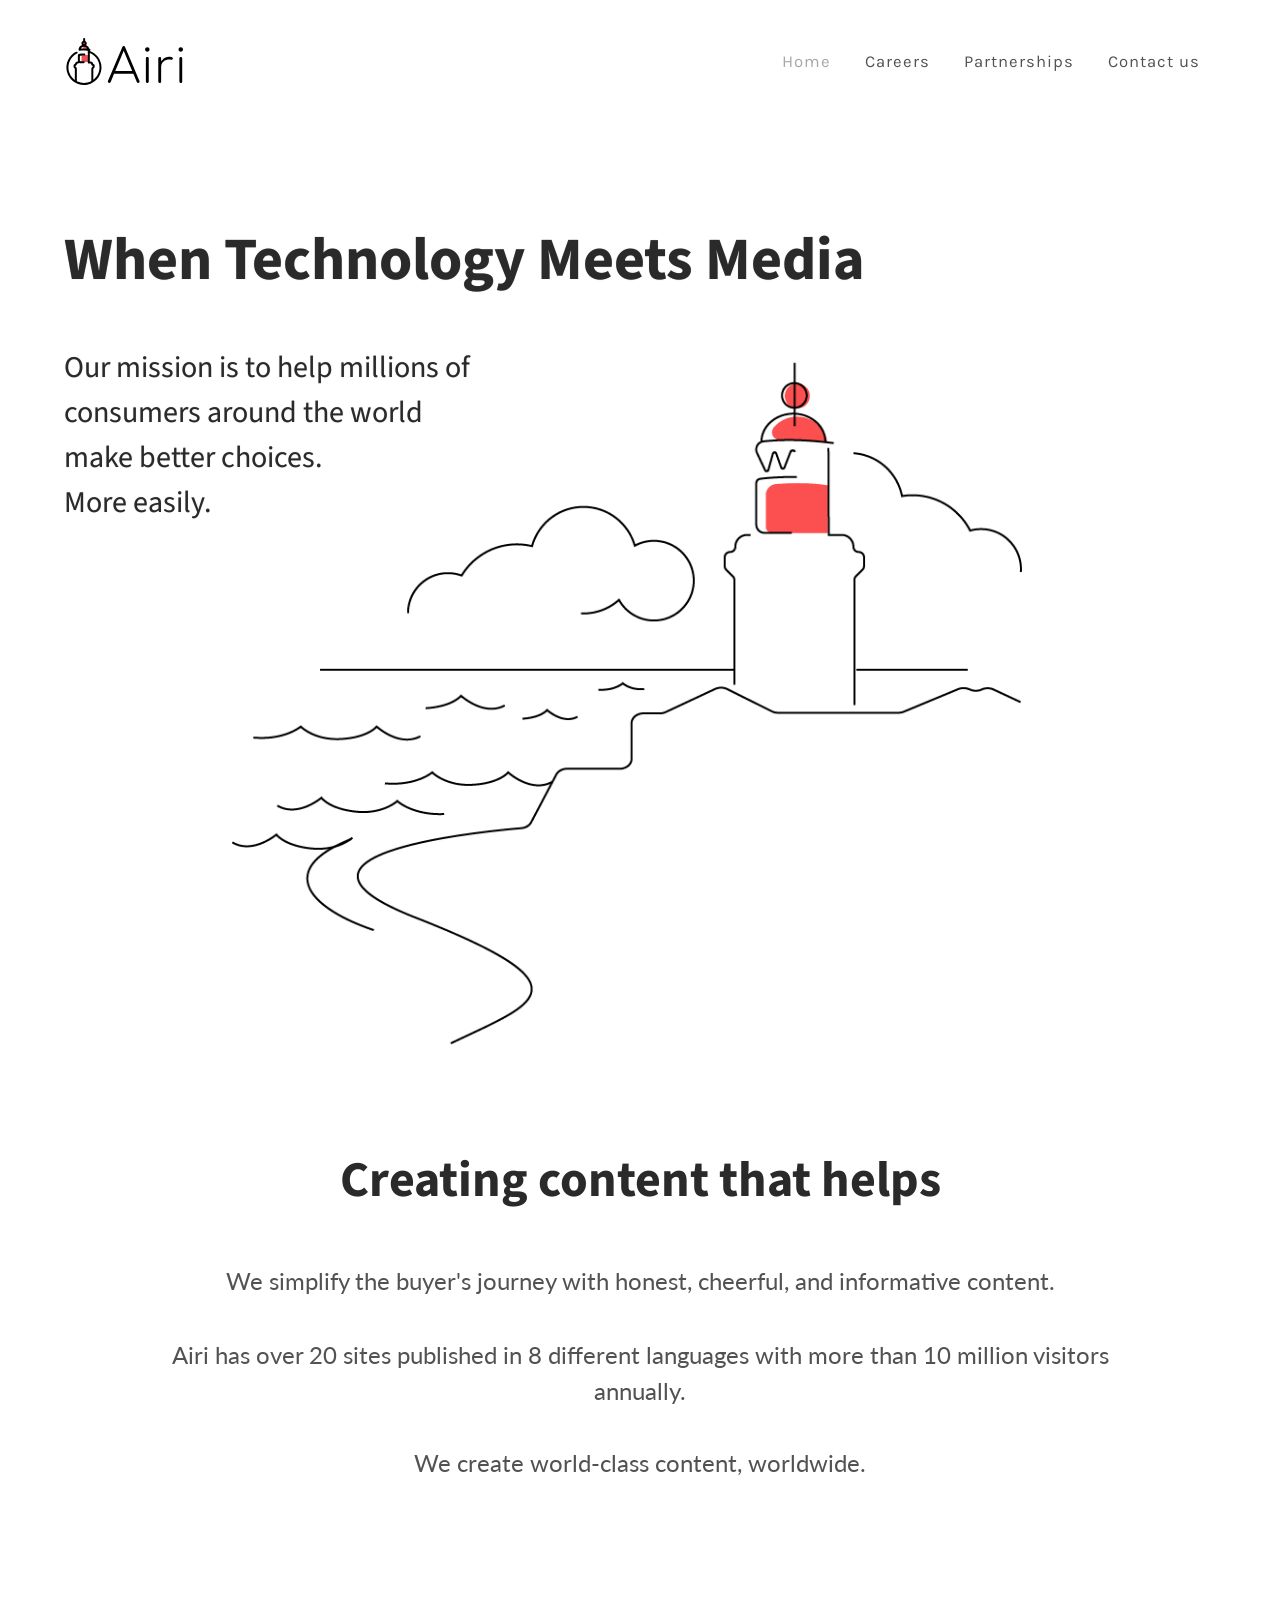
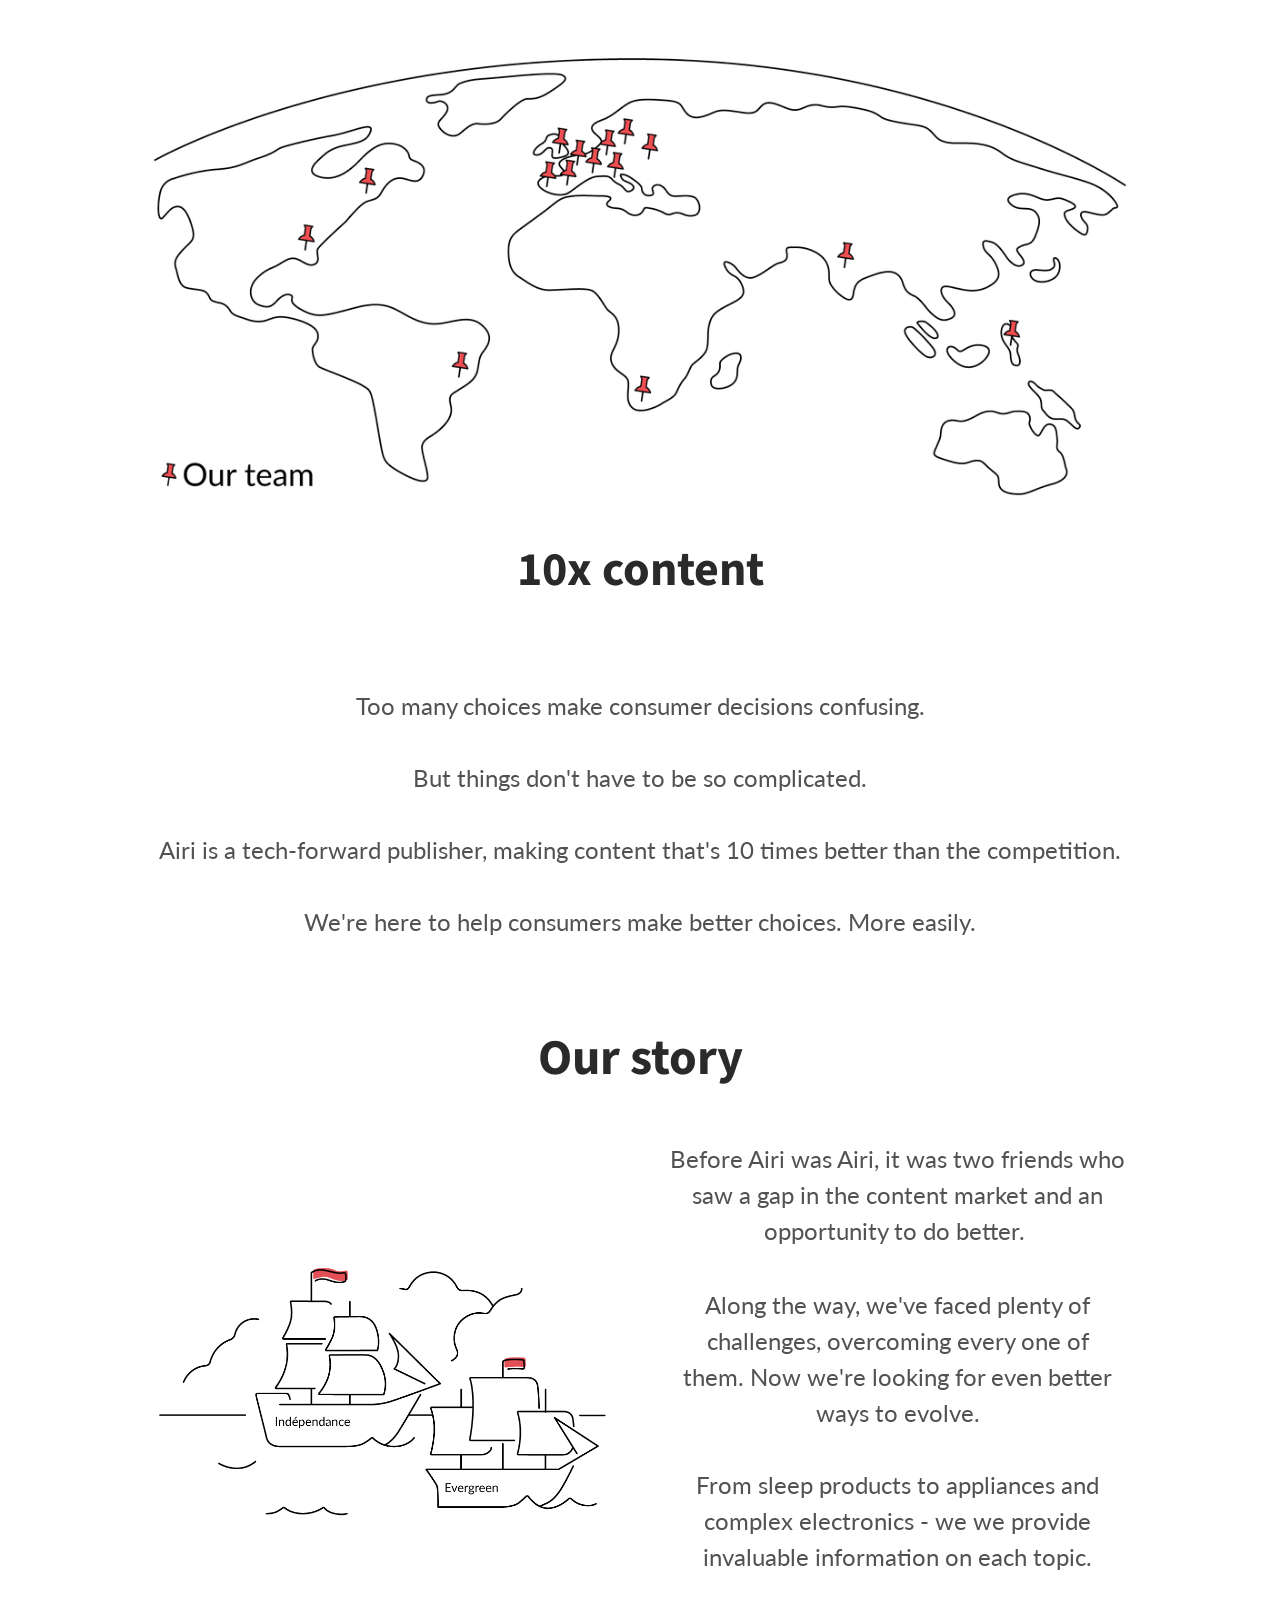
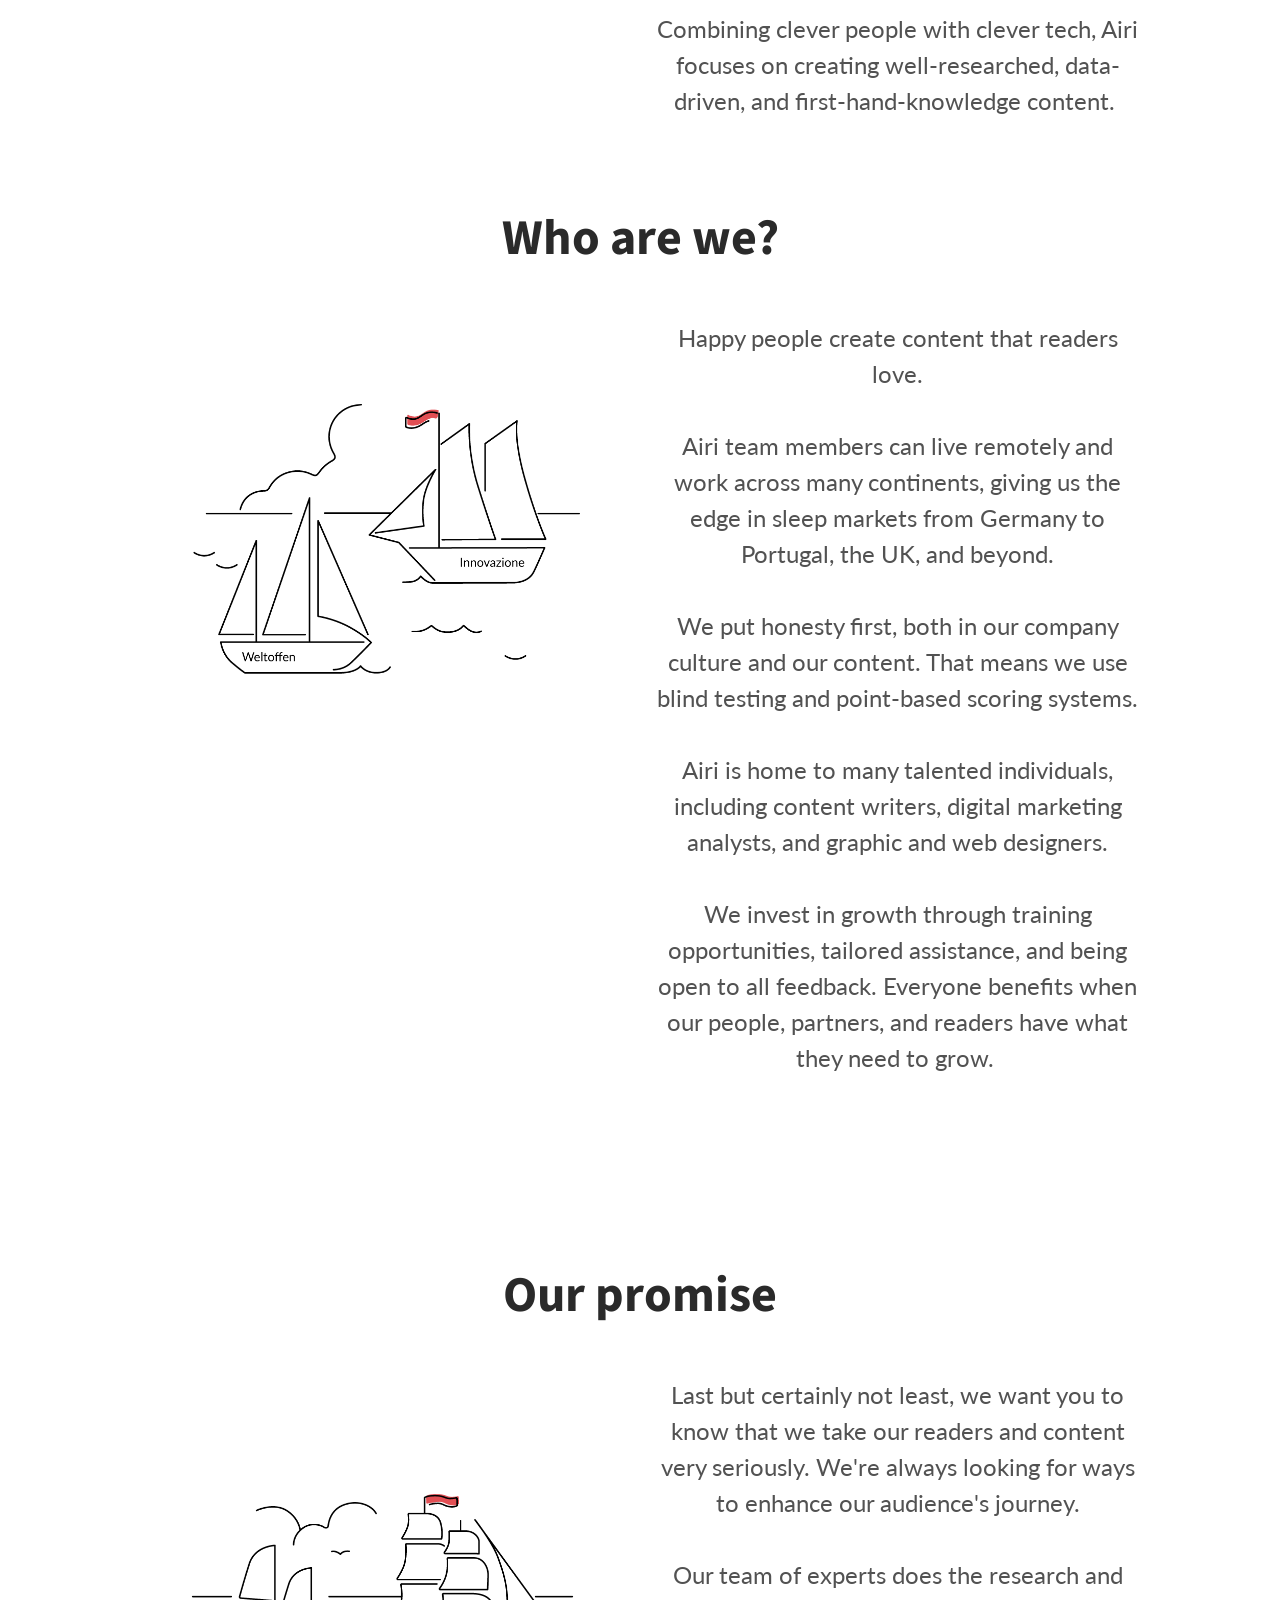
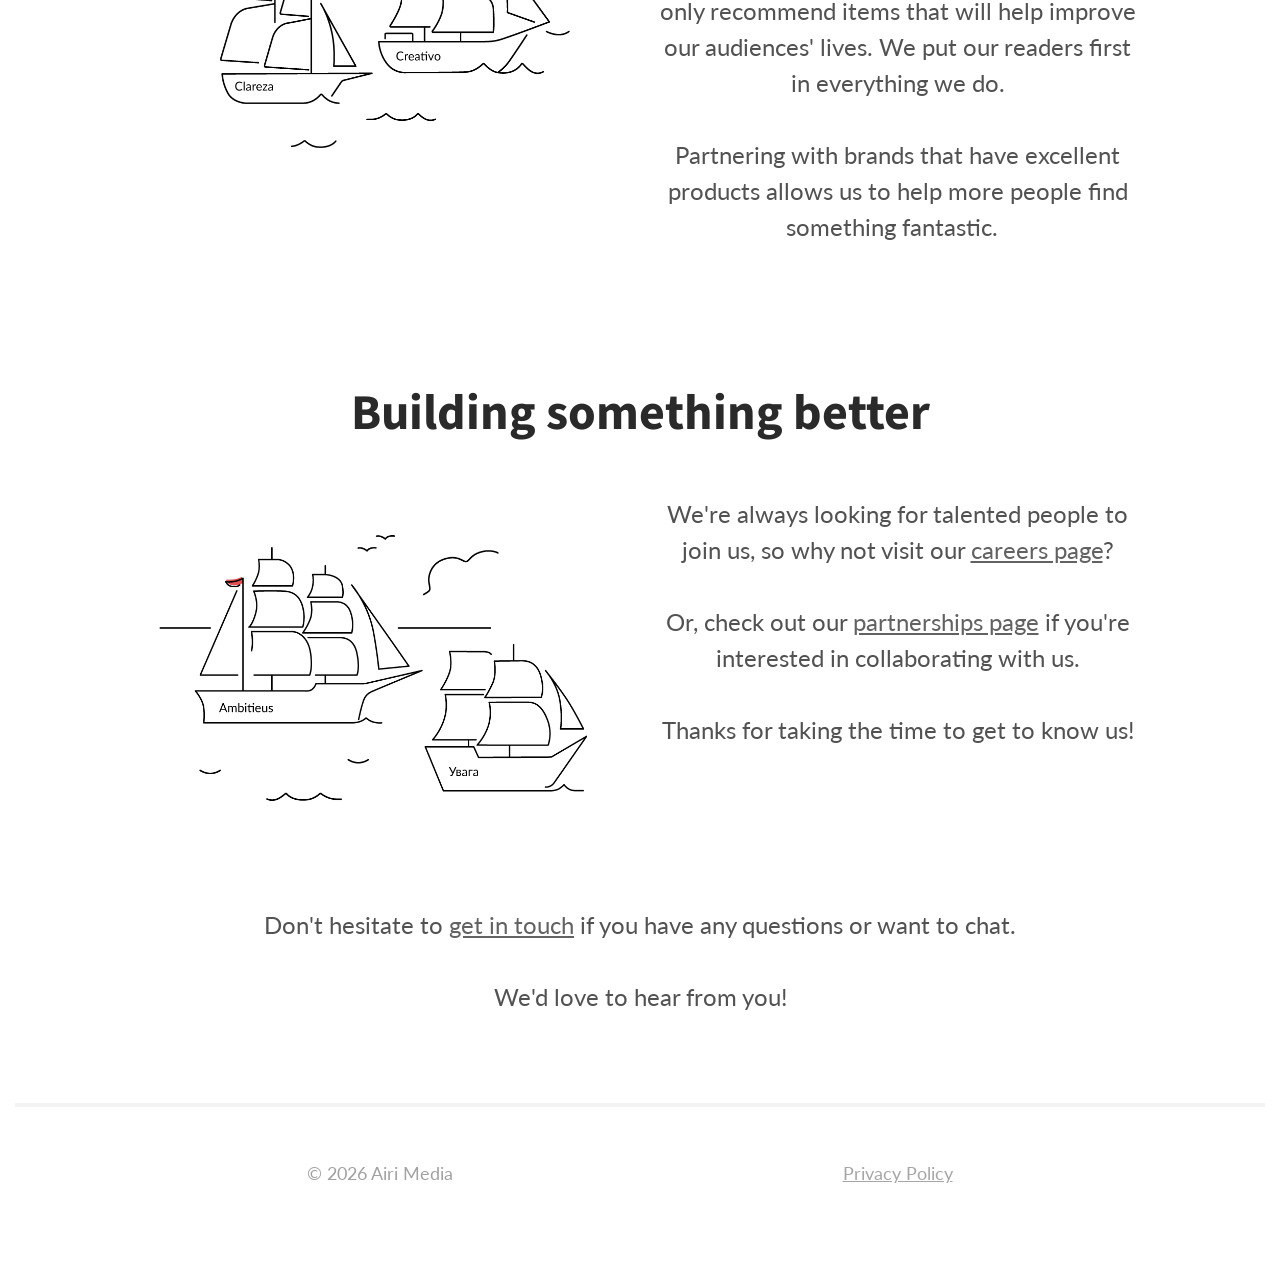
==== commit 97716f9d: "Update index.html" ====
--- a/index.html
+++ b/index.html
@@ -494,7 +494,7 @@
 					
 						
 
-<div class="paragraph" style="text-align:center;"><font size="4"><font style="color:rgb(129, 129, 129)">&#8203;</font><font color="#a1a1a1">&copy; 2025 Airi Media</font><font color="#202122">&nbsp;</font></font>&#8203;</div>
+<div class="paragraph" style="text-align:center;"><font size="4"><font style="color:rgb(129, 129, 129)">&#8203;</font><font color="#a1a1a1">&copy; 2026 Airi Media</font><font color="#202122">&nbsp;</font></font>&#8203;</div>
 
 
 					
